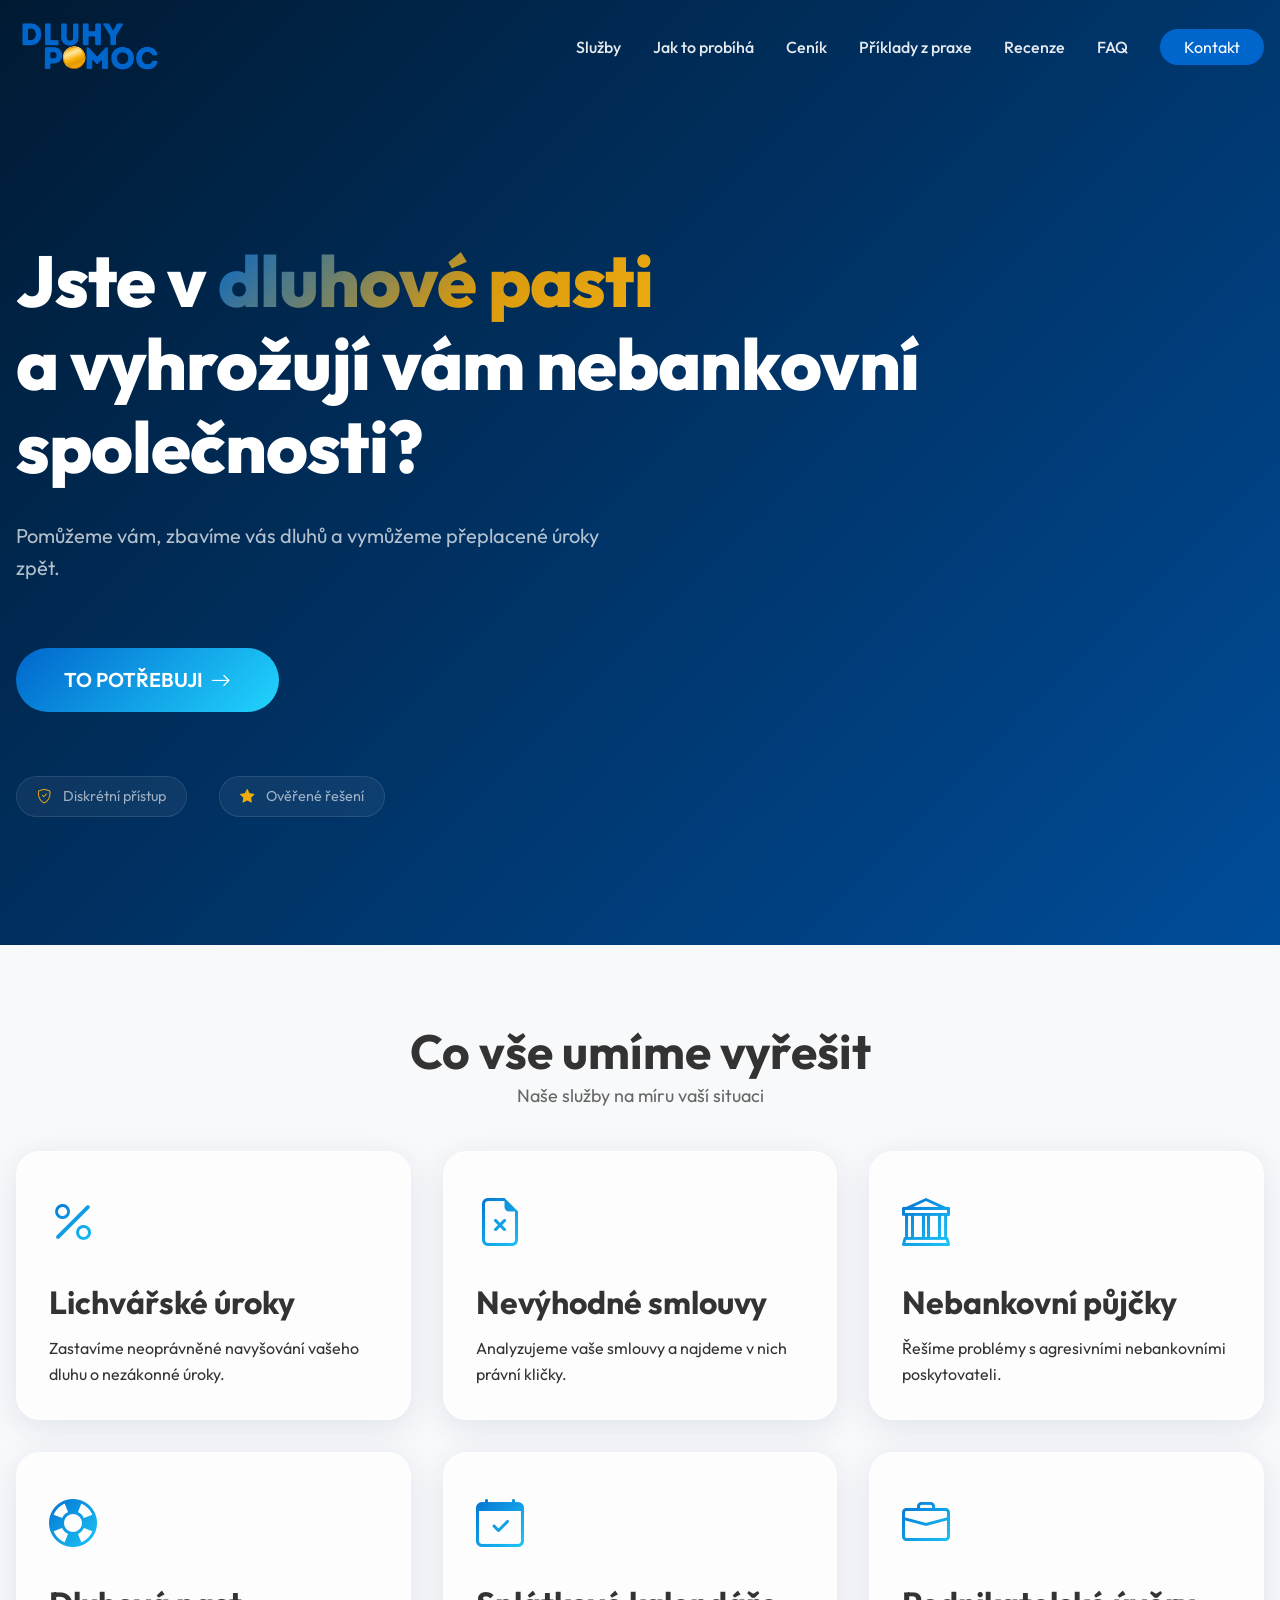
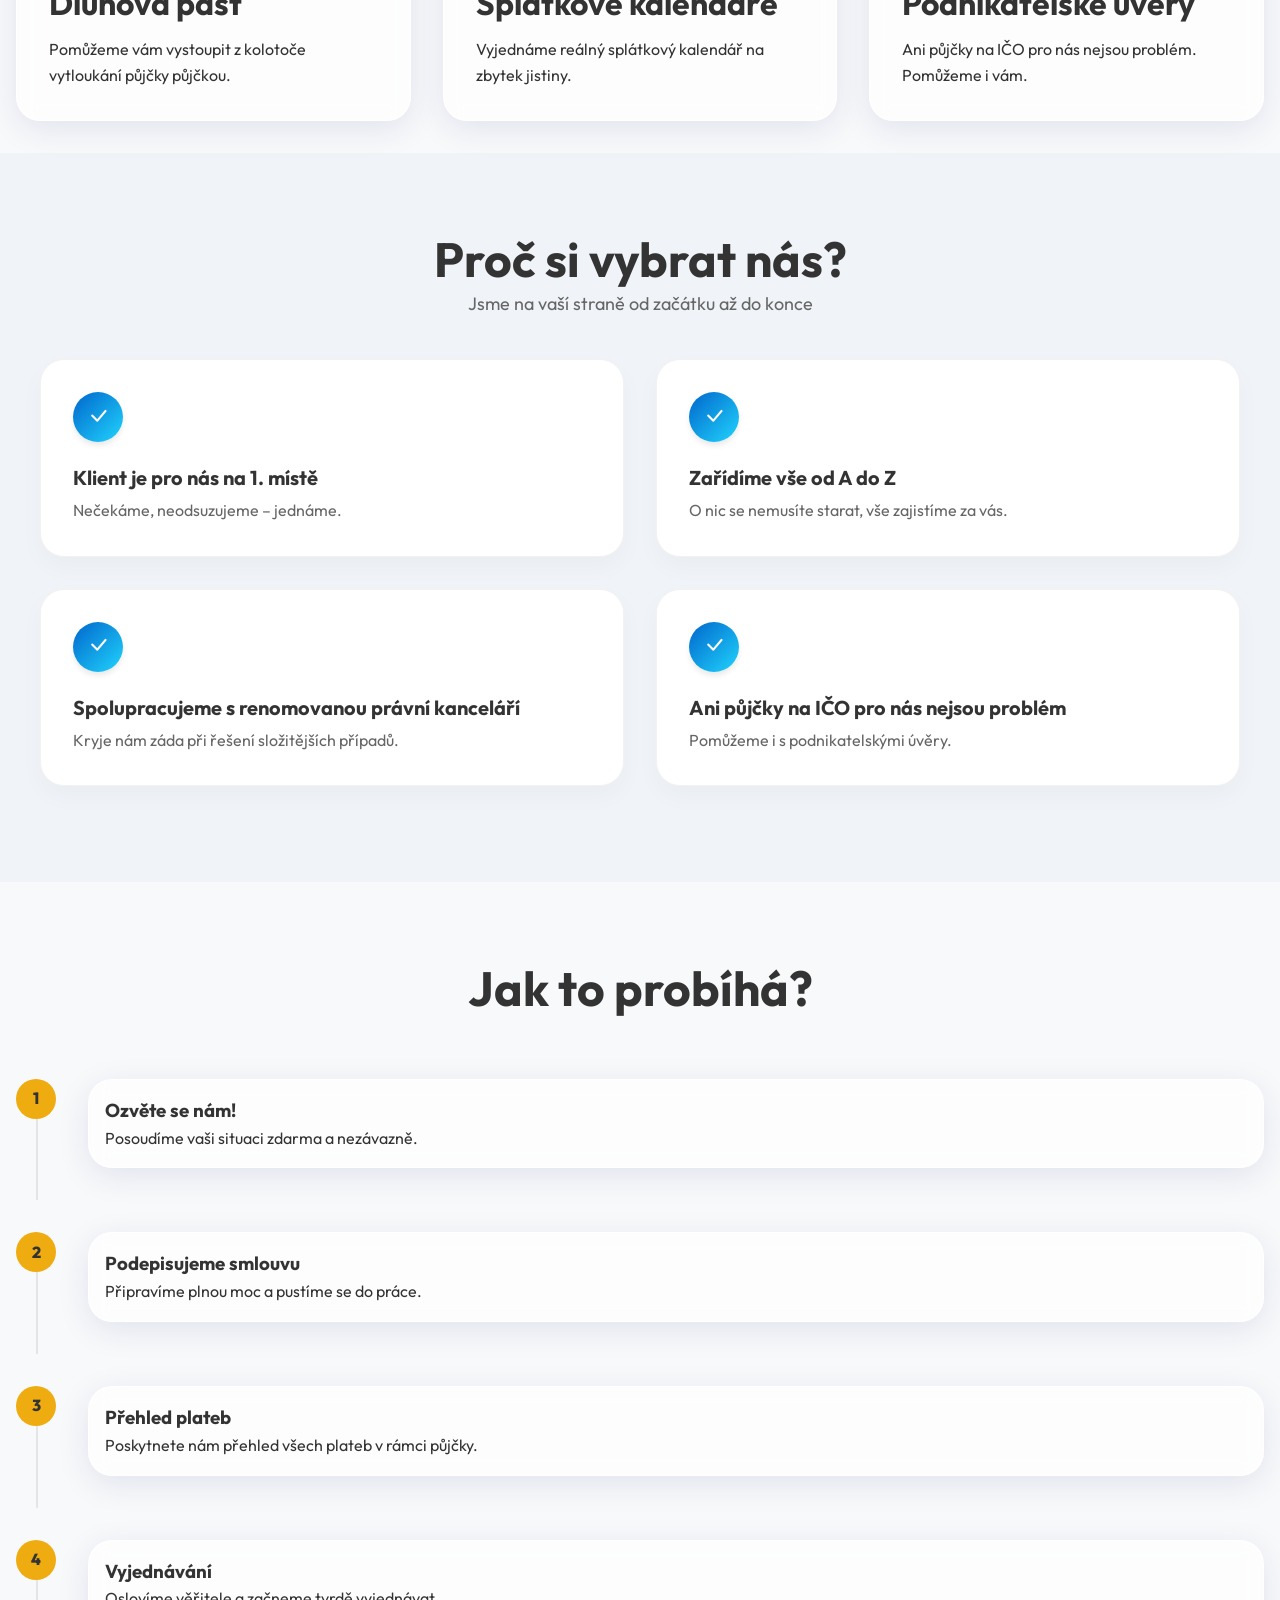
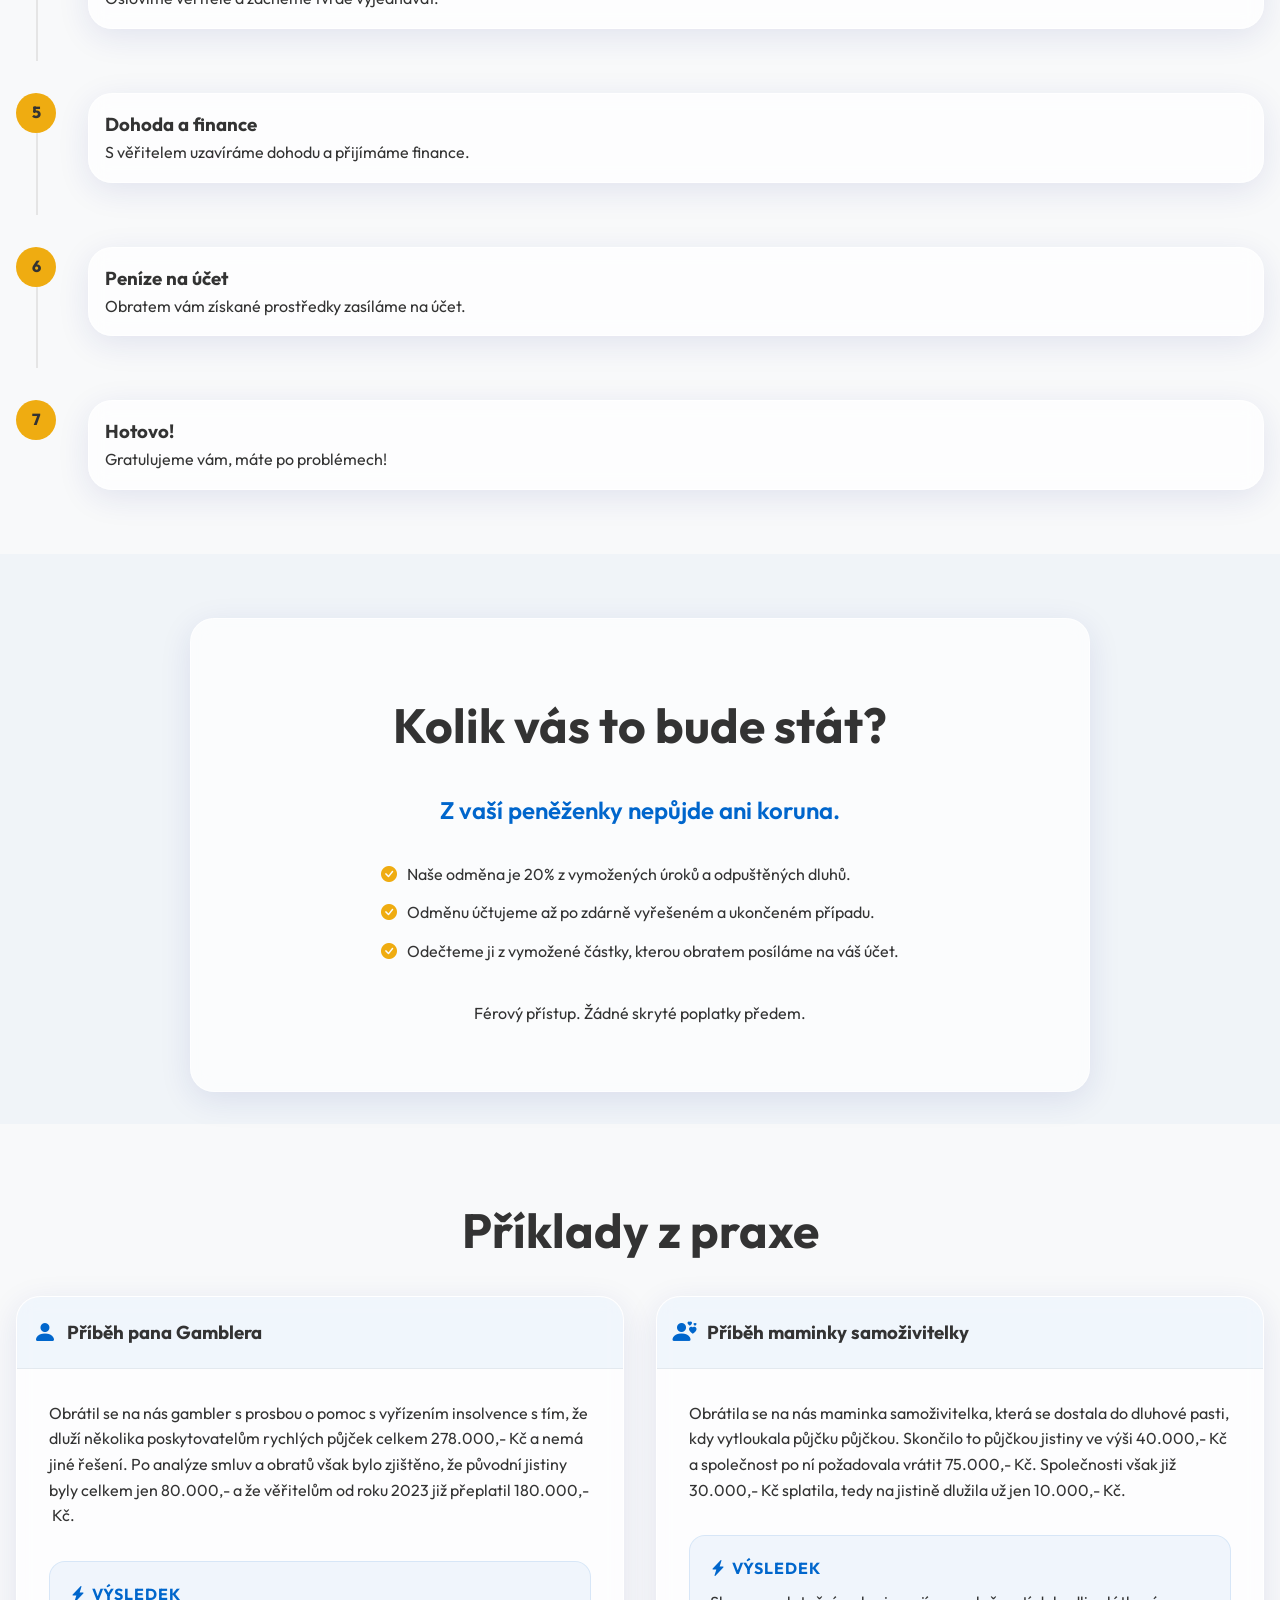
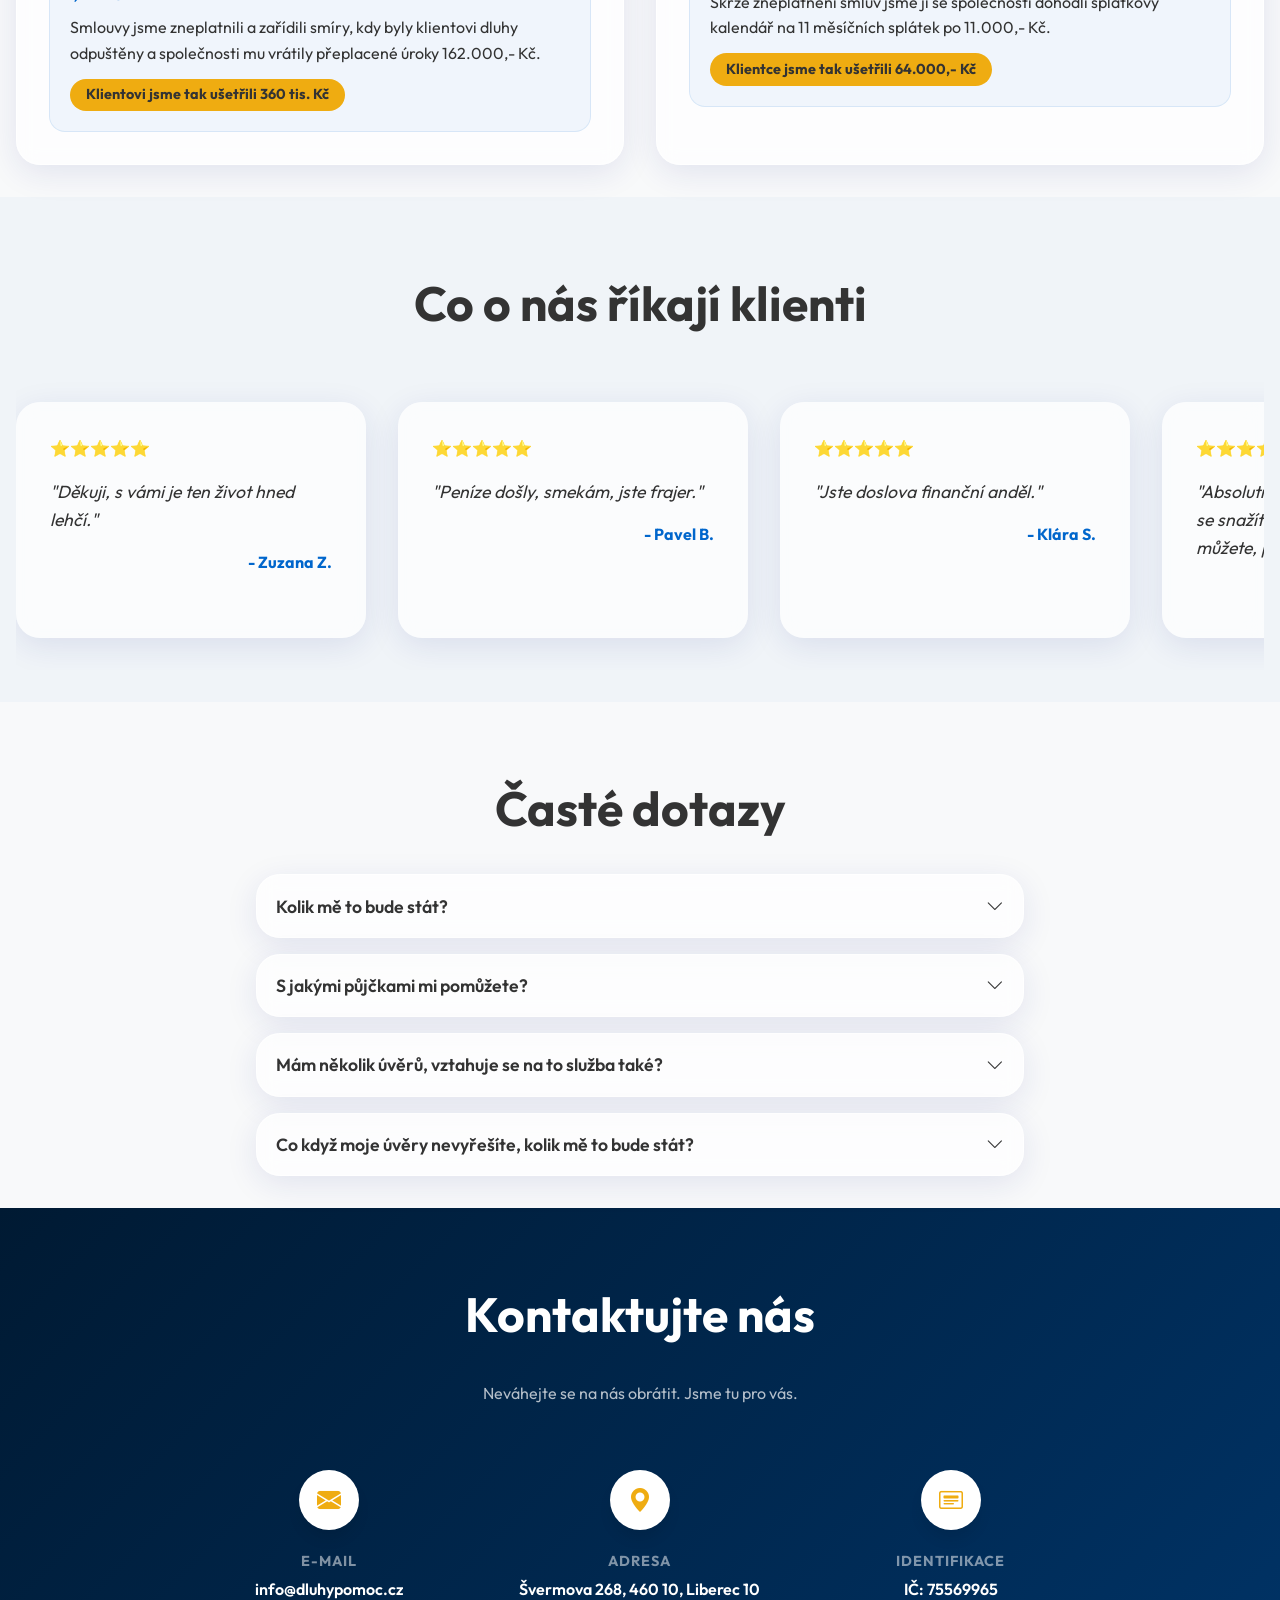
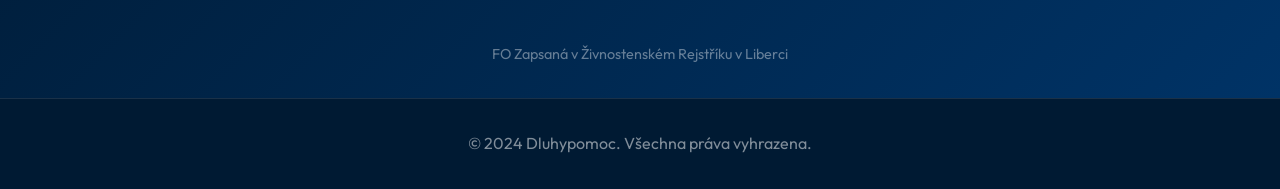
==== index.html @ 64cb5091 "fixovana navigace" ====
<!DOCTYPE html>
<html lang="cs">

<head>
    <meta charset="UTF-8">
    <meta name="viewport" content="width=device-width, initial-scale=1.0">
    <title>Dluhypomoc - Oddlužení, insolvence a pomoc s dluhy</title>
    <meta name="description"
        content="Jste v dluhové pasti? Pomůžeme vám, zbavíme vás dluhů a vymůžeme přeplacené úroky zpět. Profesionální oddlužení a finanční poradenství.">
    <link rel="canonical" href="https://dluhypomoc.cz/">

    <!-- SEO & Open Graph -->
    <meta property="og:type" content="website">
    <meta property="og:url" content="https://dluhypomoc.cz/">
    <meta property="og:title" content="Dluhypomoc.cz - Pomůžeme vám z dluhové pasti">
    <meta property="og:description"
        content="Zbavíme vás dluhů u nebankovních společností a vymůžeme přeplacené úroky zpět. Diskrétní a ověřené řešení.">
    <meta property="og:image" content="https://dluhypomoc.cz/Obrazky/og-preview.png">

    <!-- Fonts -->
    <link rel="preconnect" href="https://fonts.googleapis.com">
    <link rel="preconnect" href="https://fonts.gstatic.com" crossorigin>
    <link href="https://fonts.googleapis.com/css2?family=Outfit:wght@400;500;600;700&display=swap" rel="stylesheet">

    <!-- Icons & Assets -->
    <link rel="stylesheet" href="https://cdn.jsdelivr.net/npm/bootstrap-icons@1.11.1/font/bootstrap-icons.css">
    <link rel="stylesheet" href="style.css">

    <!-- Favicon & Mobile Icons -->
    <link rel="icon" type="image/png" href="Obrazky/Favicon.png">
    <link rel="apple-touch-icon" href="Obrazky/Favicon.png">
</head>

<body>

    <!-- Header -->
    <header class="header">
        <div class="container header__container">
            <a href="#" class="logo">
                <img src="Obrazky/Logo_new.png" alt="Dluhypomoc Logo" width="150" height="auto">
            </a>
            <nav class="nav">
                <ul class="nav__list">
                    <li><a href="#sluzby" class="nav__link">Služby</a></li>
                    <li><a href="#jak-to-probiha" class="nav__link">Jak to probíhá</a></li>
                    <li><a href="#cenik" class="nav__link">Ceník</a></li>
                    <li><a href="#priklady" class="nav__link">Příklady z praxe</a></li>
                    <li><a href="#recenze" class="nav__link">Recenze</a></li>
                    <li><a href="#faq" class="nav__link">FAQ</a></li>
                    <li><a href="#kontakt" class="nav__cta">Kontakt</a></li>
                </ul>
            </nav>
            <button class="hamburger" aria-label="Menu">
                <span></span>
                <span></span>
                <span></span>
            </button>
        </div>
    </header>

    <!-- Mobile Menu Overlay -->
    <div class="mobile-menu">
        <nav class="mobile-menu__nav">
            <a href="#sluzby" class="mobile-menu__link">Služby</a>
            <a href="#jak-to-probiha" class="mobile-menu__link">Jak to probíhá</a>
            <a href="#cenik" class="mobile-menu__link">Ceník</a>
            <a href="#priklady" class="mobile-menu__link">Příklady z praxe</a>
            <a href="#recenze" class="mobile-menu__link">Recenze</a>
            <a href="#faq" class="mobile-menu__link">FAQ</a>
            <a href="#kontakt" class="mobile-menu__link">Kontakt</a>
        </nav>
    </div>

    <main>
        <!-- Hero Section -->
        <!-- Hero Section -->
        <section class="hero" id="hero">
            <div class="container hero__container">
                <div class="hero__content">
                    <h1 class="hero__title">
                        Jste v <span class="highlight">dluhové pasti</span> <br>a&nbsp;vyhrožují vám nebankovní
                        společnosti?
                    </h1>
                    <p class="hero__text">
                        Pomůžeme vám, zbavíme vás dluhů a vymůžeme přeplacené úroky zpět.
                    </p>
                    <a href="#kontakt" class="btn btn--primary btn--large">TO POTŘEBUJI <i
                            class="bi bi-arrow-right"></i></a>

                    <div class="hero__trust">
                        <div class="hero__trust-item">
                            <i class="bi bi-shield-check"></i>
                            <span>Diskrétní přístup</span>
                        </div>
                        <div class="hero__trust-item">
                            <i class="bi bi-star-fill"></i>
                            <span>Ověřené řešení</span>
                        </div>
                    </div>
                </div>

            </div>
        </section>

        <!-- Services Section -->
        <section class="section services" id="sluzby">
            <div class="container">
                <div class="section-header text-center">
                    <h2 class="section-title">Co vše umíme vyřešit</h2>
                    <p class="section-subtitle">Naše služby na míru vaší situaci</p>
                </div>

                <div class="grid grid--3">
                    <div class="card service-card glass">
                        <div class="service-card__icon"><i class="bi bi-percent"></i></div>
                        <h3 class="service-card__title">Lichvářské úroky</h3>
                        <p>Zastavíme neoprávněné navyšování vašeho dluhu o nezákonné úroky.</p>
                    </div>
                    <div class="card service-card glass">
                        <div class="service-card__icon"><i class="bi bi-file-earmark-x"></i></div>
                        <h3 class="service-card__title">Nevýhodné smlouvy</h3>
                        <p>Analyzujeme vaše smlouvy a najdeme v nich právní kličky.</p>
                    </div>
                    <div class="card service-card glass">
                        <div class="service-card__icon"><i class="bi bi-bank"></i></div>
                        <h3 class="service-card__title">Nebankovní půjčky</h3>
                        <p>Řešíme problémy s agresivními nebankovními poskytovateli.</p>
                    </div>
                    <div class="card service-card glass">
                        <div class="service-card__icon"><i class="bi bi-life-preserver"></i></div>
                        <h3 class="service-card__title">Dluhová past</h3>
                        <p>Pomůžeme vám vystoupit z kolotoče vytloukání půjčky půjčkou.</p>
                    </div>
                    <div class="card service-card glass">
                        <div class="service-card__icon"><i class="bi bi-calendar-check"></i></div>
                        <h3 class="service-card__title">Splátkové kalendáře</h3>
                        <p>Vyjednáme reálný splátkový kalendář na zbytek jistiny.</p>
                    </div>
                    <div class="card service-card glass">
                        <div class="service-card__icon"><i class="bi bi-briefcase"></i></div>
                        <h3 class="service-card__title">Podnikatelské úvěry</h3>
                        <p>Ani půjčky na IČO pro nás nejsou problém. Pomůžeme i vám.</p>
                    </div>
                </div>
            </div>
        </section>

        <!-- Features Section -->
        <section class="section features bg-light" id="proc-my">
            <div class="container">
                <div class="section-header text-center">
                    <h2 class="section-title">Proč si vybrat nás?</h2>
                    <p class="section-subtitle">Jsme na vaší straně od začátku až do konce</p>
                </div>

                <div class="features-grid">
                    <div class="feature-item">
                        <div class="feature-number"><i class="bi bi-check-lg"></i></div>
                        <div>
                            <h4>Klient je pro nás na 1. místě</h4>
                            <p>Nečekáme, neodsuzujeme – jednáme.</p>
                        </div>
                    </div>
                    <div class="feature-item">
                        <div class="feature-number"><i class="bi bi-check-lg"></i></div>
                        <div>
                            <h4>Zařídíme vše od A do Z</h4>
                            <p>O nic se nemusíte starat, vše zajistíme za vás.</p>
                        </div>
                    </div>
                    <div class="feature-item">
                        <div class="feature-number"><i class="bi bi-check-lg"></i></div>
                        <div>
                            <h4>Spolupracujeme s renomovanou právní kanceláří</h4>
                            <p>Kryje nám záda při řešení složitějších případů.</p>
                        </div>
                    </div>
                    <div class="feature-item">
                        <div class="feature-number"><i class="bi bi-check-lg"></i></div>
                        <div>
                            <h4>Ani půjčky na IČO pro nás nejsou problém</h4>
                            <p>Pomůžeme i s podnikatelskými úvěry.</p>
                        </div>
                    </div>
                </div>
            </div>
        </section>

        <!-- Process Section -->
        <section class="section process" id="jak-to-probiha">
            <div class="container">
                <div class="section-header text-center">
                    <h2 class="section-title mb-5">Jak to probíhá?</h2>
                </div>

                <div class="process-steps">
                    <!-- Step 1 -->
                    <div class="step">
                        <div class="step__marker">1</div>
                        <div class="step__content glass">
                            <h3>Ozvěte se nám!</h3>
                            <p>Posoudíme vaši situaci zdarma a nezávazně.</p>
                        </div>
                    </div>
                    <!-- Step 2 -->
                    <div class="step">
                        <div class="step__marker">2</div>
                        <div class="step__content glass">
                            <h3>Podepisujeme smlouvu</h3>
                            <p>Připravíme plnou moc a pustíme se do práce.</p>
                        </div>
                    </div>
                    <!-- Step 3 -->
                    <div class="step">
                        <div class="step__marker">3</div>
                        <div class="step__content glass">
                            <h3>Přehled plateb</h3>
                            <p>Poskytnete nám přehled všech plateb v rámci půjčky.</p>
                        </div>
                    </div>
                    <!-- Step 4 -->
                    <div class="step">
                        <div class="step__marker">4</div>
                        <div class="step__content glass">
                            <h3>Vyjednávání</h3>
                            <p>Oslovíme věřitele a začneme tvrdě vyjednávat.</p>
                        </div>
                    </div>
                    <!-- Step 5 -->
                    <div class="step">
                        <div class="step__marker">5</div>
                        <div class="step__content glass">
                            <h3>Dohoda a finance</h3>
                            <p>S věřitelem uzavíráme dohodu a přijímáme finance.</p>
                        </div>
                    </div>
                    <!-- Step 6 -->
                    <div class="step">
                        <div class="step__marker">6</div>
                        <div class="step__content glass">
                            <h3>Peníze na účet</h3>
                            <p>Obratem vám získané prostředky zasíláme na účet.</p>
                        </div>
                    </div>
                    <!-- Step 7 -->
                    <div class="step">
                        <div class="step__marker">7</div>
                        <div class="step__content glass">
                            <h3>Hotovo!</h3>
                            <p>Gratulujeme vám, máte po problémech!</p>
                        </div>
                    </div>
                </div>
            </div>
        </section>

        <!-- Pricing Section -->
        <section class="section pricing bg-light" id="cenik">
            <div class="container">
                <div class="pricing-card glass mx-auto">
                    <h2 class="section-title text-center mb-5">Kolik vás to bude stát?</h2>
                    <div class="pricing-content text-center">
                        <p class="pricing-highlight">Z vaší peněženky nepůjde ani koruna.</p>
                        <ul class="pricing-list">
                            <li><i class="bi bi-check-circle-fill"></i> Naše odměna je 20% z vymožených úroků a
                                odpuštěných dluhů.</li>
                            <li><i class="bi bi-check-circle-fill"></i> Odměnu účtujeme až po zdárně vyřešeném a
                                ukončeném případu.</li>
                            <li><i class="bi bi-check-circle-fill"></i> Odečteme ji z vymožené částky, kterou obratem
                                posíláme na váš účet.</li>
                        </ul>
                        <p class="mt-4 text-muted">Férový přístup. Žádné skryté poplatky předem.</p>
                    </div>
                </div>
            </div>
        </section>

        <!-- Examples Section -->
        <section class="section examples" id="priklady">
            <div class="container">
                <h2 class="section-title text-center mb-5">Příklady z praxe</h2>

                <div class="grid grid--2">
                    <!-- Case Study 1 -->
                    <div class="card case-card glass">
                        <div class="case-card__header">
                            <i class="bi bi-person-fill"></i>
                            <h3>Příběh pana Gamblera</h3>
                        </div>
                        <div class="case-card__body">
                            <p>Obrátil se na nás gambler s prosbou o pomoc s vyřízením insolvence s tím, že dluží
                                několika poskytovatelům rychlých půjček celkem 278.000,- Kč a nemá jiné řešení. Po
                                analýze smluv a obratů však bylo zjištěno, že původní jistiny byly celkem jen 80.000,- a
                                že věřitelům od roku 2023 již přeplatil 180.000,-&nbsp;Kč.</p>
                            <div class="case-result success">
                                <h4><i class="bi bi-lightning-charge-fill"></i> Výsledek</h4>
                                <p>Smlouvy jsme zneplatnili a zařídili smíry, kdy byly klientovi dluhy odpuštěny a
                                    společnosti mu vrátily přeplacené úroky 162.000,- Kč.</p>
                                <div class="save-tag">Klientovi jsme tak ušetřili 360 tis.&nbsp;Kč</div>
                            </div>
                        </div>
                    </div>

                    <!-- Case Study 2 -->
                    <div class="card case-card glass">
                        <div class="case-card__header">
                            <i class="bi bi-person-hearts"></i>
                            <h3>Příběh maminky samoživitelky</h3>
                        </div>
                        <div class="case-card__body">
                            <p>Obrátila se na nás maminka samoživitelka, která se dostala do dluhové pasti, kdy
                                vytloukala půjčku půjčkou. Skončilo to půjčkou jistiny ve výši 40.000,- Kč a společnost
                                po ní požadovala vrátit 75.000,- Kč. Společnosti však již 30.000,- Kč splatila, tedy na
                                jistině dlužila už jen 10.000,- Kč.</p>
                            <div class="case-result success">
                                <h4><i class="bi bi-lightning-charge-fill"></i> Výsledek</h4>
                                <p>Skrze zneplatnění smluv jsme jí se společností dohodli splátkový kalendář na 11
                                    měsíčních splátek po 11.000,- Kč.</p>
                                <div class="save-tag">Klientce jsme tak ušetřili 64.000,- Kč</div>
                            </div>
                        </div>
                    </div>
                </div>
            </div>
        </section>

        <!-- Reviews Section -->
        <section class="section reviews bg-light" id="recenze">
            <div class="container">
                <h2 class="section-title text-center mb-5">Co o nás říkají klienti</h2>

                <div class="reviews-slider">
                    <div class="reviews-track">
                        <div class="review-card glass" data-tilt>
                            <div class="stars">⭐⭐⭐⭐⭐</div>
                            <p class="review-text">"Děkuji, s vámi je ten život hned lehčí."</p>
                            <p class="review-author">- Zuzana Z.</p>
                        </div>
                        <div class="review-card glass" data-tilt>
                            <div class="stars">⭐⭐⭐⭐⭐</div>
                            <p class="review-text">"Peníze došly, smekám, jste frajer."</p>
                            <p class="review-author">- Pavel B.</p>
                        </div>
                        <div class="review-card glass" data-tilt>
                            <div class="stars">⭐⭐⭐⭐⭐</div>
                            <p class="review-text">"Jste doslova finanční anděl."</p>
                            <p class="review-author">- Klára S.</p>
                        </div>
                        <div class="review-card glass" data-tilt>
                            <div class="stars">⭐⭐⭐⭐⭐</div>
                            <p class="review-text">"Absolutně vás obdivuji, kolika lidem se snažíte pomoc jak nejvíce
                                můžete, patří vám jedno velké díky."</p>
                            <p class="review-author">- Adriana V.</p>
                        </div>
                    </div>

                    <!-- Slider Navigation (optional, adding dots for JS control) -->
                </div>
            </div>
        </section>

        <!-- FAQ Section -->
        <section class="section faq" id="faq">
            <div class="container md-width">
                <h2 class="section-title text-center mb-5">Časté dotazy</h2>
                <div class="accordion">
                    <div class="accordion-item glass">
                        <button class="accordion-header">
                            Kolik mě to bude stát?
                            <i class="bi bi-chevron-down"></i>
                        </button>
                        <div class="accordion-content">
                            <p>Z vaší kapsy nepůjde ani koruna. Naši provizi si bereme z vymožených částek od
                                úvěrujících společností.</p>
                        </div>
                    </div>
                    <div class="accordion-item glass">
                        <button class="accordion-header">
                            S jakými půjčkami mi pomůžete?
                            <i class="bi bi-chevron-down"></i>
                        </button>
                        <div class="accordion-content">
                            <p>Pomůžeme vám s půjčkami od nebankovních společností.</p>
                        </div>
                    </div>
                    <div class="accordion-item glass">
                        <button class="accordion-header">
                            Mám několik úvěrů, vztahuje se na to služba také?
                            <i class="bi bi-chevron-down"></i>
                        </button>
                        <div class="accordion-content">
                            <p>Ano, každý úvěr posoudíme zvlášť a navrhneme vám řešení.</p>
                        </div>
                    </div>
                    <div class="accordion-item glass">
                        <button class="accordion-header">
                            Co když moje úvěry nevyřešíte, kolik mě to bude stát?
                            <i class="bi bi-chevron-down"></i>
                        </button>
                        <div class="accordion-content">
                            <p>V případě neúspěchu vám žádnou provizi neúčtujeme.</p>
                        </div>
                    </div>
                </div>
            </div>
        </section>

        <!-- Contact Section -->
        <section class="section contact" id="kontakt">
            <div class="container">
                <div class="contact-info text-center">
                    <h2 class="section-title mb-5">Kontaktujte nás</h2>
                    <p class="mb-5">Neváhejte se na nás obrátit. Jsme tu pro vás.</p>

                    <div class="contact-grid">
                        <div class="contact-item">
                            <i class="bi bi-envelope-fill"></i>
                            <div class="contact-item-text">
                                <strong>E-mail</strong>
                                <a href="mailto:info@dluhypomoc.cz">info@dluhypomoc.cz</a>
                            </div>
                        </div>
                        <div class="contact-item">
                            <i class="bi bi-geo-alt-fill"></i>
                            <div class="contact-item-text">
                                <strong>Adresa</strong>
                                <span>Švermova 268, 460 10, Liberec 10</span>
                            </div>
                        </div>
                        <div class="contact-item">
                            <i class="bi bi-card-heading"></i>
                            <div class="contact-item-text">
                                <strong>Identifikace</strong>
                                <span>IČ: 75569965</span>
                            </div>
                        </div>
                    </div>
                    <p class="legal-note mt-5">FO Zapsaná v Živnostenském Rejstříku v Liberci</p>
                </div>
            </div>
        </section>
    </main>

    <footer class="footer">
        <div class="container footer__container text-center">
            <p>&copy; 2024 Dluhypomoc. Všechna práva vyhrazena.</p>
        </div>
    </footer>

    <script src="script.js"></script>
</body>

</html>
---- style.css ----
:root {
    /* Colors */
    --color-primary: #0066cc;
    /* Blue */
    --color-primary-dark: #004c99;
    --color-secondary: #efac11;
    /* Rich Yellow */
    --color-accent: #21d4fd;
    /* Cyan accent for gradients */
    --color-bg: #f8f9fa;
    --color-text: #333333;
    --color-text-light: #666666;
    --color-white: #ffffff;

    /* Decoration Colors */
    --color-blob-1: rgba(33, 212, 253, 0.2);
    --color-blob-2: rgba(0, 102, 204, 0.15);
    /* Replaced purple with light primary blue */

    /* Typography */
    --font-main: 'Outfit', sans-serif;

    /* Clamp sizes for fluid text */
    --fs-h1: clamp(2.5rem, 5vw, 4rem);
    --fs-h2: clamp(2rem, 4vw, 3rem);
    --fs-h3: clamp(1.5rem, 3vw, 2rem);
    --fs-body: 1.125rem;
    /* 18px */
    --fs-small: 0.875rem;

    /* Spacing */
    --spacing-xs: 0.5rem;
    /* 8px */
    --spacing-sm: 1rem;
    /* 16px */
    --spacing-md: 2rem;
    /* 32px */
    --spacing-lg: 4rem;
    /* 64px */
    --spacing-xl: 8rem;
    /* 128px */

    /* Border Radius */
    --radius-sm: 8px;
    --radius-md: 16px;
    --radius-lg: 24px;
    --radius-full: 9999px;

    /* Shadows */
    --shadow-sm: 0 4px 6px -1px rgba(0, 0, 0, 0.1);
    --shadow-md: 0 10px 15px -3px rgba(0, 0, 0, 0.1);
    --shadow-lg: 0 20px 25px -5px rgba(0, 0, 0, 0.1);
    --shadow-glass: 0 8px 32px 0 rgba(31, 38, 135, 0.1);
}

/* Reset & Base */
*,
*::before,
*::after {
    box-sizing: border-box;
    margin: 0;
    padding: 0;
}

html {
    scroll-behavior: smooth;
    font-size: 16px;
}

body {
    font-family: var(--font-main);
    color: var(--color-text);
    background-color: var(--color-bg);
    line-height: 1.6;
    overflow-x: hidden;
}

img {
    max-width: 100%;
    height: auto;
    display: block;
}

a {
    text-decoration: none;
    color: inherit;
    transition: all 0.3s ease;
}

ul {
    list-style: none;
}

/* Utilities */
.container {
    width: 100%;
    max-width: 1280px;
    margin: 0 auto;
    padding: 0 var(--spacing-sm);
}

.md-width {
    max-width: 800px;
}

.grid {
    display: grid;
    gap: var(--spacing-md);
}

.grid--2 {
    grid-template-columns: 1fr;
}

.grid--3 {
    grid-template-columns: 1fr;
}

@media (min-width: 768px) {
    .grid--2 {
        grid-template-columns: 1fr 1fr;
    }

    .grid--3 {
        grid-template-columns: repeat(3, 1fr);
    }
}

.text-center {
    text-align: center;
}

.mx-auto {
    margin-left: auto;
    margin-right: auto;
}

.mt-4 {
    margin-top: 1.5rem !important;
}

.mt-5 {
    margin-top: 2.5rem !important;
}

.mb-4 {
    margin-bottom: 1.5rem !important;
}

.mb-5 {
    margin-bottom: 2.5rem !important;
}

.highlight {
    color: var(--color-primary);
    position: relative;
    z-index: 1;
}

.glass {
    background: rgba(255, 255, 255, 0.7);
    backdrop-filter: blur(10px);
    -webkit-backdrop-filter: blur(10px);
    border: 1px solid rgba(255, 255, 255, 0.6);
    box-shadow: var(--shadow-glass);
    border-radius: var(--radius-lg);
}

/* Buttons */
.btn {
    display: inline-flex;
    align-items: center;
    justify-content: center;
    gap: 0.5rem;
    padding: 0.75rem 2rem;
    font-weight: 600;
    border-radius: var(--radius-full);
    cursor: pointer;
    border: none;
    transition: transform 0.2s ease, box-shadow 0.2s ease;
}

.btn:hover {
    transform: translateY(-2px);
    box-shadow: var(--shadow-md);
}

.btn--primary {
    background: linear-gradient(135deg, var(--color-primary), var(--color-accent));
    color: var(--color-white);
}

.btn--full {
    width: 100%;
}

.btn--large {
    padding: 1rem 3rem;
    font-size: 1.25rem;
}

/* Header */
.header {
    position: fixed;
    top: 0;
    left: 0;
    width: 100%;
    background: transparent;
    padding: var(--spacing-sm) 0;
    box-shadow: none;
    z-index: 1000;
    transition: all 0.3s ease;
}

.header--scrolled {
    background: rgba(0, 26, 51, 0.95);
    backdrop-filter: blur(10px);
    -webkit-backdrop-filter: blur(10px);
    padding: 0.5rem 0;
    box-shadow: 0 4px 20px rgba(0, 0, 0, 0.2);
}

.header--scrolled .nav__link {
    color: rgba(255, 255, 255, 0.9);
}

.header--scrolled .nav__link:hover {
    color: var(--color-white);
}

.header--scrolled .hamburger span {
    background: var(--color-white);
}

.header__container {
    display: flex;
    justify-content: space-between;
    align-items: center;
}

.nav__list {
    display: none;
    /* Mobile first hidden */
    align-items: center;
    gap: var(--spacing-md);
}

.nav__link {
    font-weight: 500;
    color: rgba(255, 255, 255, 0.9);
}

.nav__link:hover {
    color: var(--color-white);
}

.nav__cta {
    background: var(--color-primary);
    color: white;
    padding: 0.5rem 1.5rem;
    border-radius: var(--radius-full);
}

.hamburger {
    display: flex;
    flex-direction: column;
    gap: 6px;
    background: rgba(255, 255, 255, 0.2);
    border: 1px solid rgba(255, 255, 255, 0.3);
    border-radius: var(--radius-sm);
    cursor: pointer;
    padding: 10px;
    backdrop-filter: blur(5px);
}

.hamburger span {
    display: block;
    width: 30px;
    height: 3px;
    background: var(--color-white);
    border-radius: 3px;
    transition: 0.3s;
}

@media (min-width: 992px) {
    .nav__list {
        display: flex;
    }

    .hamburger {
        display: none;
    }
}

/* Mobile Menu */
.mobile-menu {
    position: fixed;
    top: 0;
    left: 0;
    width: 100%;
    height: 100vh;
    background: var(--color-white);
    z-index: 999;
    display: flex;
    align-items: center;
    justify-content: center;
    transform: translateX(100%);
    transition: transform 0.3s ease-in-out;
}

.mobile-menu.active {
    transform: translateX(0);
}

.mobile-menu__nav {
    display: flex;
    flex-direction: column;
    align-items: center;
    gap: var(--spacing-md);
    font-size: 1.5rem;
}

/* Hero Section */
.hero {
    position: relative;
    padding-top: 140px;
    /* Default smaller top padding */
    padding-bottom: var(--spacing-xl);
    overflow: hidden;
    background: linear-gradient(135deg, #001a33, var(--color-primary-dark));
    color: var(--color-white);
    min-height: auto;
}

@media (min-width: 1024px) {
    .hero {
        padding-top: 240px;
    }
}

/* Remove image overlay */
.hero::before {
    display: none;
}

.hero__container {
    display: flex;
    flex-direction: column;
    align-items: flex-start;
    margin: 0 auto;
    text-align: left;
}

.hero__content {
    display: flex;
    flex-direction: column;
    align-items: flex-start;
    text-align: left;
}

.hero__title {
    font-size: clamp(2.25rem, 6vw, 4.5rem);
    line-height: 1.15;
    margin-bottom: var(--spacing-md);
    color: var(--color-white);
    font-weight: 800;
    letter-spacing: -1px;
    text-shadow: none;
}

.hero__title .highlight {
    background: linear-gradient(135deg, #0066cc 0%, #d89a0f 60%, #efac11 100%);
    -webkit-background-clip: text;
    background-clip: text;
    -webkit-text-fill-color: transparent;
}

.hero__text {
    font-size: 1.25rem;
    margin-bottom: var(--spacing-lg);
    color: rgba(255, 255, 255, 0.7);
    max-width: 600px;
    text-shadow: none;
}

.hero__trust {
    display: flex;
    gap: var(--spacing-md);
    margin-top: var(--spacing-lg);
    font-size: 0.9rem;
    color: rgba(255, 255, 255, 0.6);
    justify-content: flex-start;
}

.hero__trust-item {
    background: rgba(255, 255, 255, 0.05);
    border: 1px solid rgba(255, 255, 255, 0.1);
    padding: 0.5rem 1.25rem;
    border-radius: var(--radius-full);
    display: flex;
    align-items: center;
    gap: 0.75rem;
}

.hero__trust-item i {
    color: var(--color-secondary);
}

/* Hero Visual removed */

.text-sm {
    font-size: 0.8rem;
    color: rgba(255, 255, 255, 0.6);
}

@keyframes rotate {
    from {
        transform: translate(-50%, -50%) rotate(0deg);
    }

    to {
        transform: translate(-50%, -50%) rotate(360deg);
    }
}

/* General Sections */
.section {
    padding: var(--spacing-lg) 0 var(--spacing-md);
    /* Larger top padding, regular bottom */
}

@media (max-width: 768px) {
    .section {
        padding: 3rem 0 1.5rem;
    }
}

.section-title {
    font-size: var(--fs-h2);
    margin-top: 1rem;
    margin-bottom: 0.25rem;
    /* Tight line below the header */
    line-height: 1.1;
}

.section-subtitle {
    color: var(--color-text-light);
    font-size: var(--fs-body);
    margin-bottom: 2.5rem;
    margin-top: 0;
}

/* Services */
.service-card {
    padding: var(--spacing-md);
    transition: 0.3s;
}

.service-card:hover {
    transform: translateY(-10px);
    border-color: var(--color-primary);
}

.service-card__icon {
    font-size: 3rem;
    margin-bottom: var(--spacing-sm);
}

.service-card__icon i {
    background: linear-gradient(135deg, var(--color-primary), var(--color-accent));
    -webkit-background-clip: text;
    -webkit-text-fill-color: transparent;
    background-clip: text;
    display: inline-block;
}

.service-card__title {
    font-size: var(--fs-h3);
    margin-bottom: var(--spacing-xs);
}

.bg-light {
    background-color: #f0f4f8;
    /* Very light blue-grey */
}

.features-grid {
    display: grid;
    grid-template-columns: 1fr;
    gap: var(--spacing-md);
    max-width: 1200px;
    margin: 0 auto;
    padding-bottom: var(--spacing-lg);
}

@media (min-width: 768px) {
    .features-grid {
        grid-template-columns: repeat(2, 1fr);
    }
}

.feature-item {
    display: flex;
    flex-direction: column;
    gap: 1.25rem;
    align-items: flex-start;
    padding: var(--spacing-md);
    background: white;
    border: 1px solid rgba(0, 0, 0, 0.05);
    border-radius: var(--radius-lg);
    box-shadow: 0 10px 25px rgba(0, 0, 0, 0.03);
    transition: transform 0.3s ease, box-shadow 0.3s ease;
}

.feature-item:hover {
    transform: translateY(-5px);
    box-shadow: 0 15px 35px rgba(0, 0, 0, 0.08);
    border-color: var(--color-primary);
}

/* Remove sticky positioning and individual top offsets */
.feature-item:nth-child(n) {
    position: static;
    top: auto;
    z-index: auto;
}

.feature-number {
    background: linear-gradient(135deg, var(--color-primary), var(--color-accent));
    color: white;
    font-weight: 800;
    width: 50px;
    height: 50px;
    border-radius: 50%;
    display: flex;
    align-items: center;
    justify-content: center;
    flex-shrink: 0;
    font-size: 1.4rem;
    box-shadow: var(--shadow-sm);
}

.feature-item h4 {
    font-size: 1.25rem;
    margin-bottom: 0.25rem;
    color: var(--color-text);
}

.feature-item p {
    color: var(--color-text-light);
    margin: 0;
}

/* Process */
.process-steps {
    display: flex;
    flex-direction: column;
    gap: var(--spacing-md);
    margin-top: var(--spacing-lg);
}

.step {
    display: flex;
    gap: var(--spacing-md);
    position: relative;
    padding-bottom: var(--spacing-md);
}

.step::before {
    content: '';
    position: absolute;
    left: 20px;
    top: 40px;
    bottom: 0;
    width: 2px;
    background: #e5e5e5;
    z-index: 1;
}

.step:last-child::before {
    display: none;
}

.step__marker {
    width: 40px;
    height: 40px;
    background: #efac11;
    color: #333;
    border-radius: 50%;
    display: flex;
    align-items: center;
    justify-content: center;
    font-weight: 800;
    z-index: 2;
    flex-shrink: 0;
}

.step__content {
    flex: 1;
    padding: var(--spacing-sm);
}

/* Pricing */
.pricing-card {
    padding: var(--spacing-md);
    max-width: 900px;
}

@media (min-width: 768px) {
    .pricing-card {
        padding: var(--spacing-lg);
    }
}

.pricing-highlight {
    font-size: 1.5rem;
    font-weight: 600;
    color: var(--color-primary);
    margin-bottom: var(--spacing-md);
}

.pricing-list {
    text-align: left;
    display: inline-block;
}

.pricing-list li {
    margin-bottom: 0.8rem;
    display: flex;
    align-items: center;
    gap: 10px;
}

.pricing-list i {
    color: #efac11;
}

/* Examples / Case Studies */
.case-card {
    overflow: hidden;
}

.case-card__header {
    background: rgba(0, 102, 204, 0.05);
    padding: var(--spacing-sm);
    display: flex;
    align-items: center;
    gap: 10px;
    border-bottom: 1px solid rgba(0, 0, 0, 0.05);
}

.case-card__header i {
    font-size: 1.5rem;
    color: var(--color-primary);
}

.case-card__body {
    padding: var(--spacing-md);
}

.case-result {
    background: rgba(0, 102, 204, 0.05);
    /* Light blue bg */
    padding: 1.25rem;
    border-radius: var(--radius-md);
    margin-top: var(--spacing-md);
    border: 1px solid rgba(0, 102, 204, 0.1);
}

.case-result h4 {
    color: var(--color-primary);
    display: flex;
    align-items: center;
    gap: 5px;
    margin-bottom: 0.5rem;
    font-size: 1rem;
    text-transform: uppercase;
    letter-spacing: 1px;
}

.save-tag {
    display: inline-block;
    background: var(--color-secondary);
    color: var(--color-text);
    padding: 0.3rem 1rem;
    border-radius: var(--radius-full);
    font-size: 0.9rem;
    font-weight: 700;
    margin-top: 0.75rem;
}

/* Reviews Slider */
.reviews-slider {
    position: relative;
    overflow: hidden;
    padding: var(--spacing-md) 0;
}

.reviews-track {
    display: flex;
    gap: var(--spacing-md);
    width: max-content;
    animation: marquee 40s linear infinite;
}

.reviews-track:active {
    cursor: grabbing;
}

.reviews-slider:hover .reviews-track {
    animation-play-state: paused;
}

@keyframes marquee {
    0% {
        transform: translateX(0);
    }

    100% {
        transform: translateX(calc(-50% - (var(--spacing-md) / 2)));
    }
}

.review-card {
    flex: 0 0 350px;
    /* Fixed width for consistent marquee speed */
    padding: var(--spacing-md);
    transition: transform 0.4s ease, border-color 0.3s ease;
    border: 2px solid transparent;
    perspective: 1000px;
    /* For 3D Tilt */
}

.review-card:hover {
    border-color: var(--color-primary);
}

.review-text {
    font-style: italic;
    font-size: 1.1rem;
    margin: 1rem 0;
    line-height: 1.6;
}

.review-author {
    font-weight: 700;
    color: var(--color-primary);
    text-align: right;
    margin-top: auto;
}

.slider-dots {
    display: flex;
    justify-content: center;
    gap: 10px;
    margin-top: var(--spacing-lg);
}

.dot {
    width: 12px;
    height: 12px;
    border-radius: 50%;
    background: #ccc;
    cursor: pointer;
    transition: all 0.3s ease;
}

.dot.active {
    background: var(--color-primary);
    transform: scale(1.3);
}

/* 3D Tilt Base */
.review-card[data-tilt] {
    transform-style: preserve-3d;
    transform: perspective(1000px) rotateX(0deg) rotateY(0deg);
}

/* FAQ */
.accordion {
    display: flex;
    flex-direction: column;
    gap: var(--spacing-sm);
}

.accordion-item {
    overflow: hidden;
}

.accordion-header {
    width: 100%;
    padding: 1.2rem;
    display: flex;
    justify-content: space-between;
    align-items: center;
    background: none;
    border: none;
    cursor: pointer;
    font-weight: 600;
    font-size: 1.1rem;
    text-align: left;
    font-family: inherit;
    color: var(--color-text);
}

.accordion-content {
    padding: 0 1.2rem;
    max-height: 0;
    overflow: hidden;
    transition: max-height 0.3s ease, padding 0.3s ease;
}

.accordion-item.active .accordion-content {
    padding-bottom: 1.2rem;
    max-height: 200px;
    /* Rough estimate */
}

.accordion-item.active .accordion-header i {
    transform: rotate(180deg);
}

/* Contact */
.contact {
    background: linear-gradient(135deg, #001a33 0%, #003366 100%);
    color: var(--color-white);
}

.contact .section-title {
    color: var(--color-white);
}

.contact-info {
    max-width: 900px;
    margin: 0 auto;
}

.contact-grid {
    display: grid;
    grid-template-columns: 1fr;
    gap: var(--spacing-md);
    margin-top: var(--spacing-lg);
}

@media (min-width: 768px) {
    .contact-grid {
        grid-template-columns: repeat(3, 1fr);
    }
}

.contact-item {
    display: flex;
    flex-direction: column;
    align-items: center;
    text-align: center;
    gap: 1.25rem;
}

.contact-item i {
    background: white;
    width: 60px;
    height: 60px;
    border-radius: 50%;
    display: flex;
    align-items: center;
    justify-content: center;
    color: #efac11;
    /* User requested yellow */
    font-size: 1.5rem;
    box-shadow: var(--shadow-md);
    transition: transform 0.3s ease;
}

.contact-item:hover i {
    transform: scale(1.1);
}

.contact-item-text {
    display: flex;
    flex-direction: column;
    gap: 0.25rem;
}

.contact-info p {
    color: rgba(255, 255, 255, 0.7);
}

.contact-item-text strong {
    font-size: 0.9rem;
    text-transform: uppercase;
    letter-spacing: 1px;
    color: rgba(255, 255, 255, 0.5);
}

.contact-item a,
.contact-item span {
    color: var(--color-white);
    font-weight: 600;
}

.contact-info .legal-note {
    font-size: 0.9rem;
    color: rgba(255, 255, 255, 0.4);
}

/* Footer */
.footer {
    padding: var(--spacing-md) 0;
    background: #001a33;
    color: rgba(255, 255, 255, 0.5);
    border-top: 1px solid rgba(255, 255, 255, 0.1);
}

/* Responsive Adjustments */
@media (max-width: 576px) {
    .hero__float-card {
        padding: 0.5rem;
        gap: 0.5rem;
    }

    .hero__float-card span {
        font-size: 0.7rem;
    }

    .hero__float-card i {
        font-size: 1rem;
    }
}
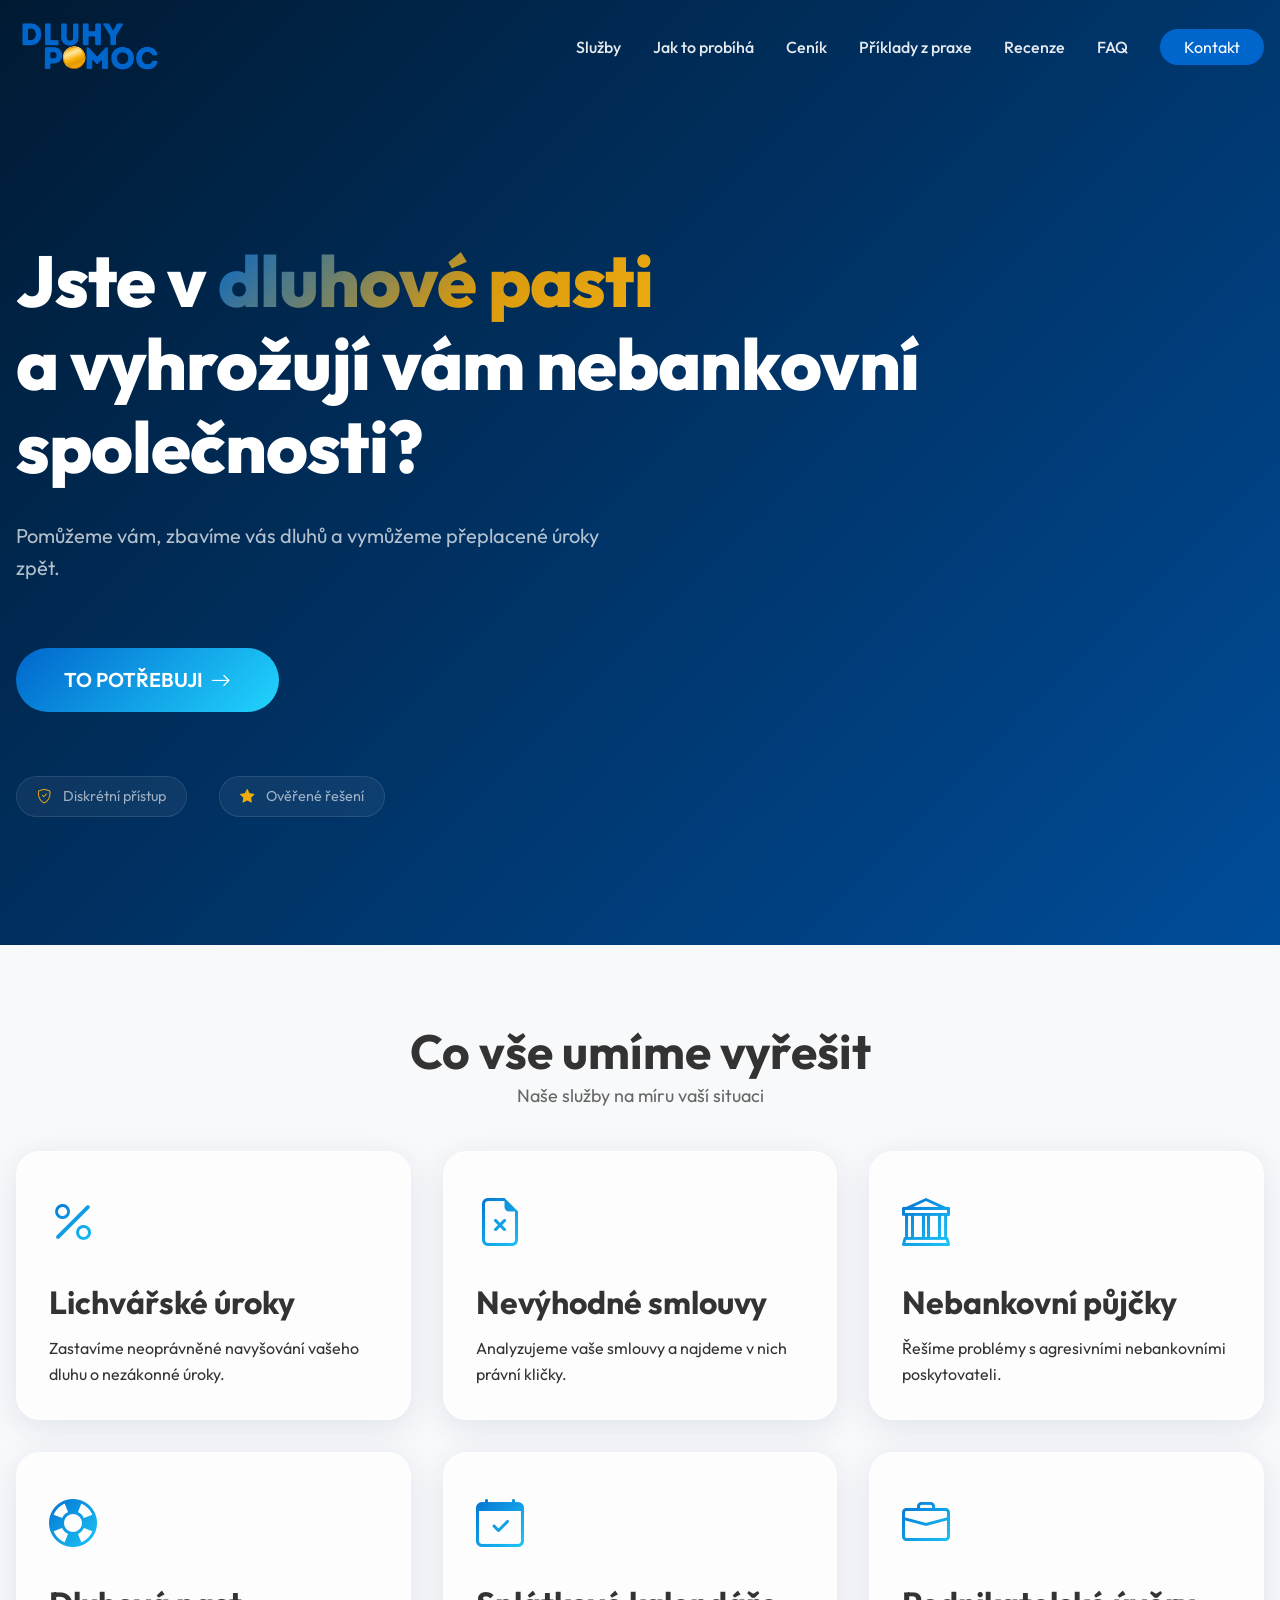
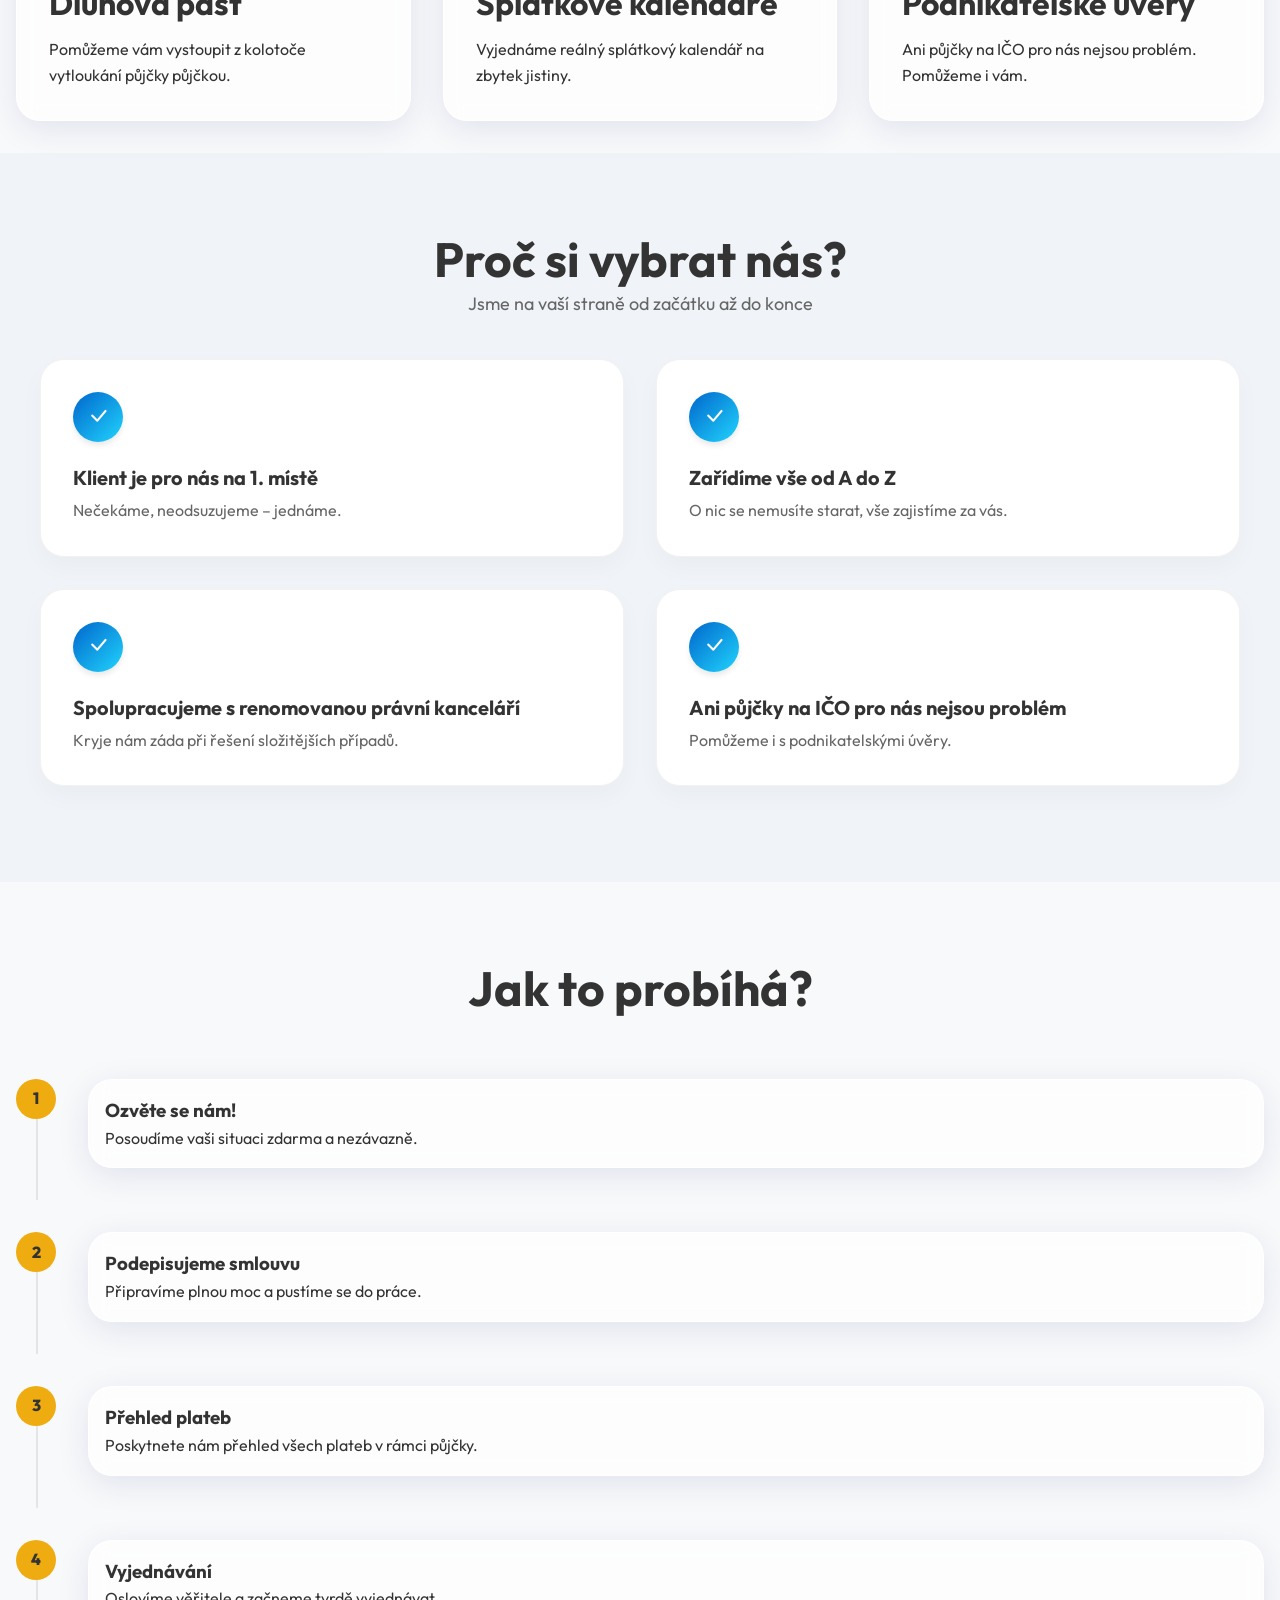
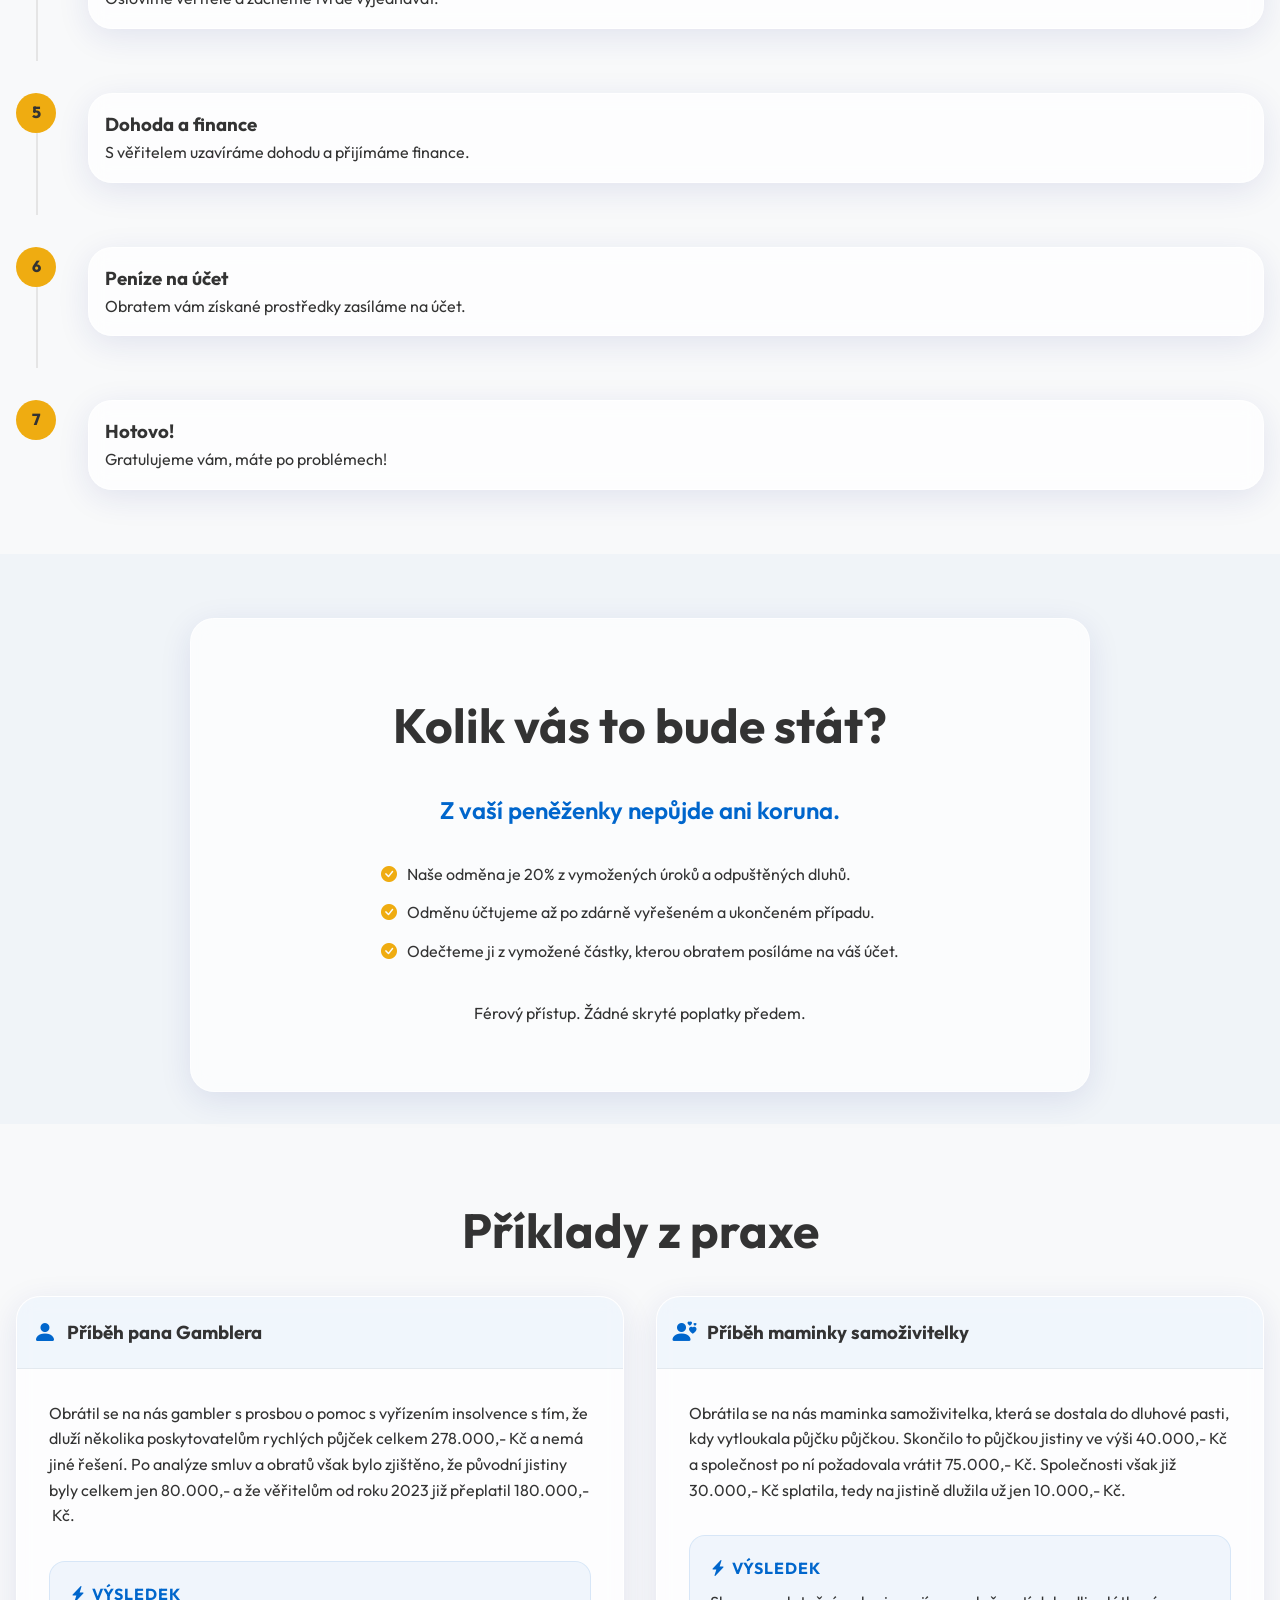
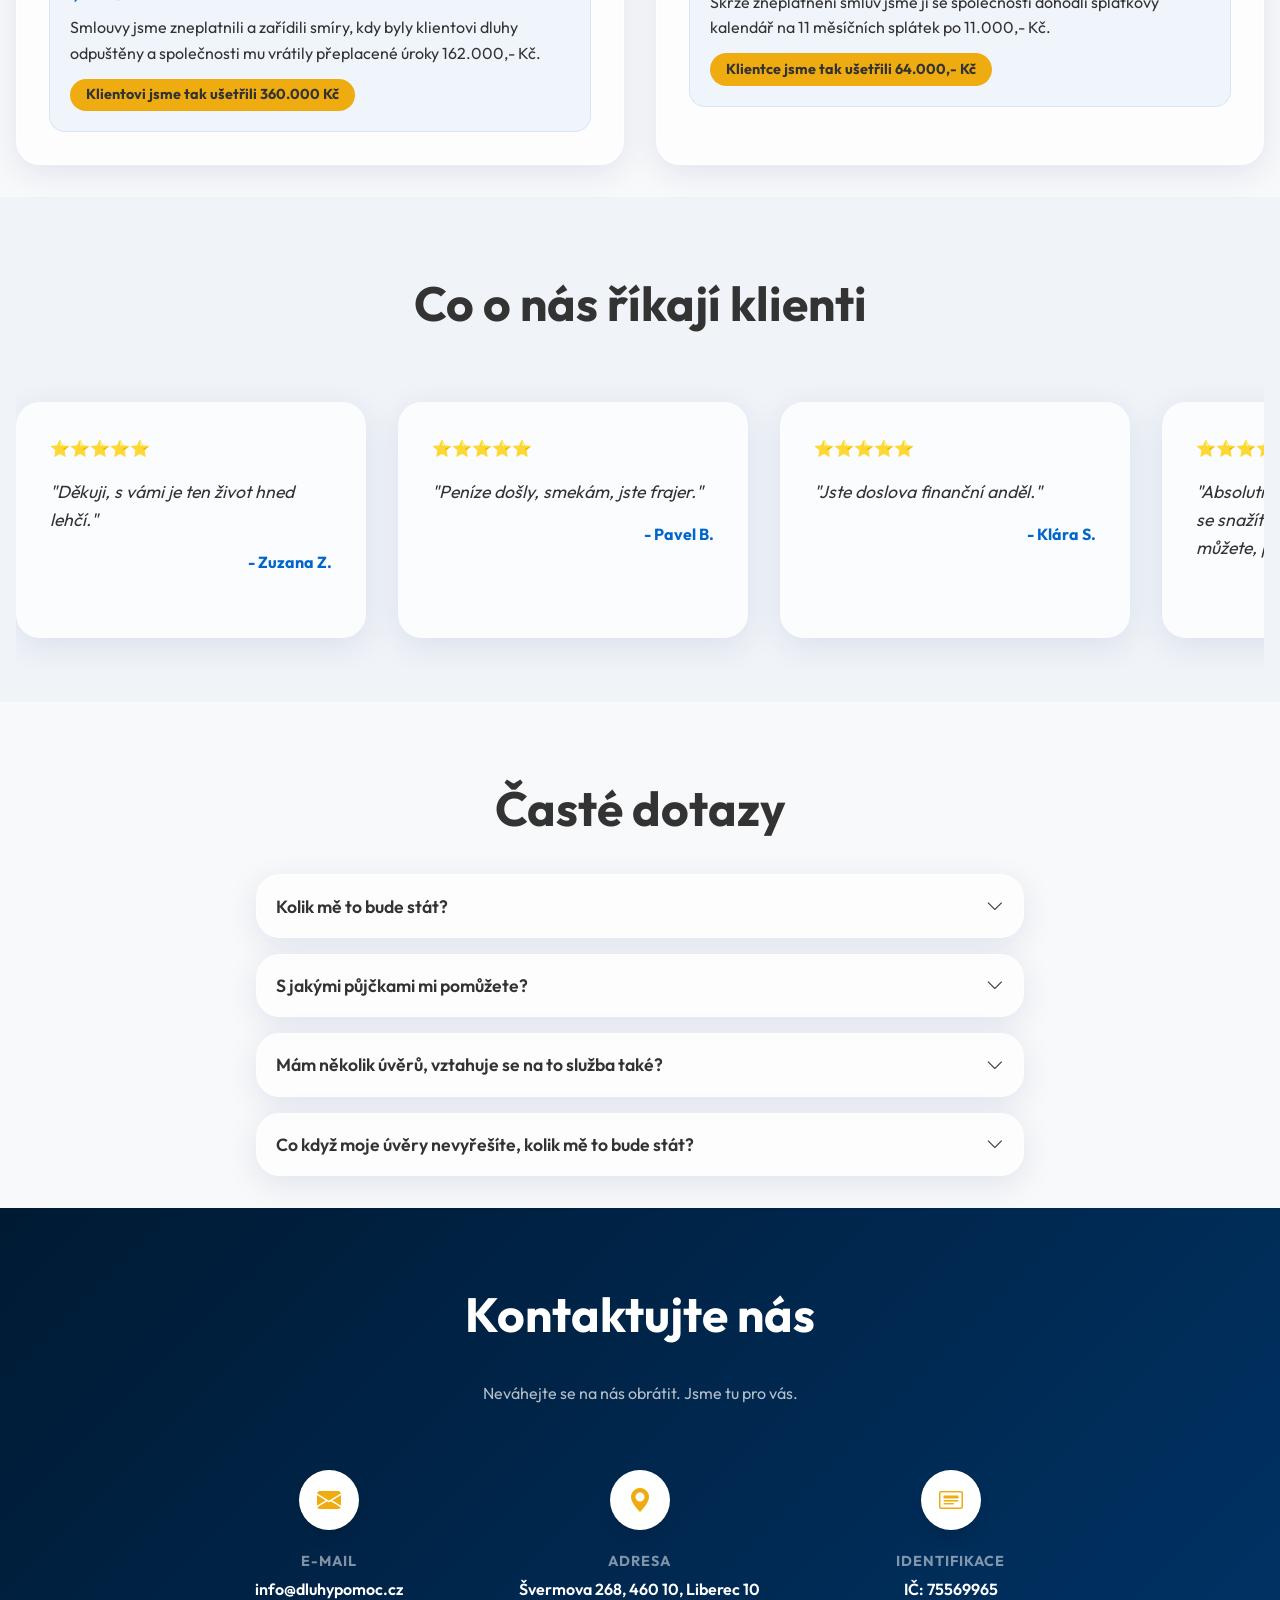
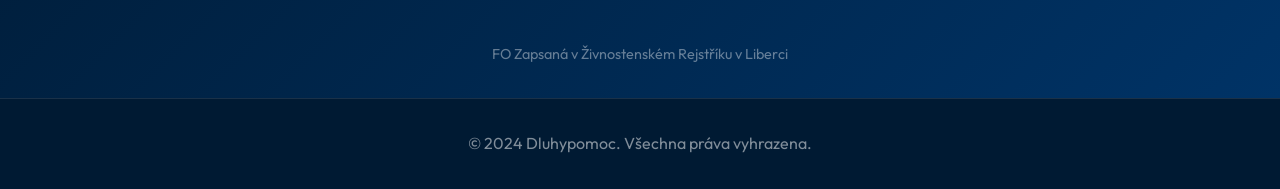
==== commit 9e9e9a86: "zmena" ====
--- a/index.html
+++ b/index.html
@@ -296,7 +296,7 @@
                                 <h4><i class="bi bi-lightning-charge-fill"></i> Výsledek</h4>
                                 <p>Smlouvy jsme zneplatnili a zařídili smíry, kdy byly klientovi dluhy odpuštěny a
                                     společnosti mu vrátily přeplacené úroky 162.000,- Kč.</p>
-                                <div class="save-tag">Klientovi jsme tak ušetřili 360 tis.&nbsp;Kč</div>
+                                <div class="save-tag">Klientovi jsme tak ušetřili 360.000&nbsp;Kč</div>
                             </div>
                         </div>
                     </div>
--- a/style.css
+++ b/style.css
@@ -213,23 +213,24 @@
 }
 
 .header--scrolled {
-    background: rgba(0, 26, 51, 0.95);
+    background: rgba(240, 244, 248, 0.95);
+    /* Matches .bg-light section backgrounds */
     backdrop-filter: blur(10px);
     -webkit-backdrop-filter: blur(10px);
     padding: 0.5rem 0;
-    box-shadow: 0 4px 20px rgba(0, 0, 0, 0.2);
+    box-shadow: none;
 }
 
 .header--scrolled .nav__link {
-    color: rgba(255, 255, 255, 0.9);
+    color: var(--color-text);
 }
 
 .header--scrolled .nav__link:hover {
-    color: var(--color-white);
+    color: var(--color-primary);
 }
 
 .header--scrolled .hamburger span {
-    background: var(--color-white);
+    background: var(--color-text);
 }
 
 .header__container {
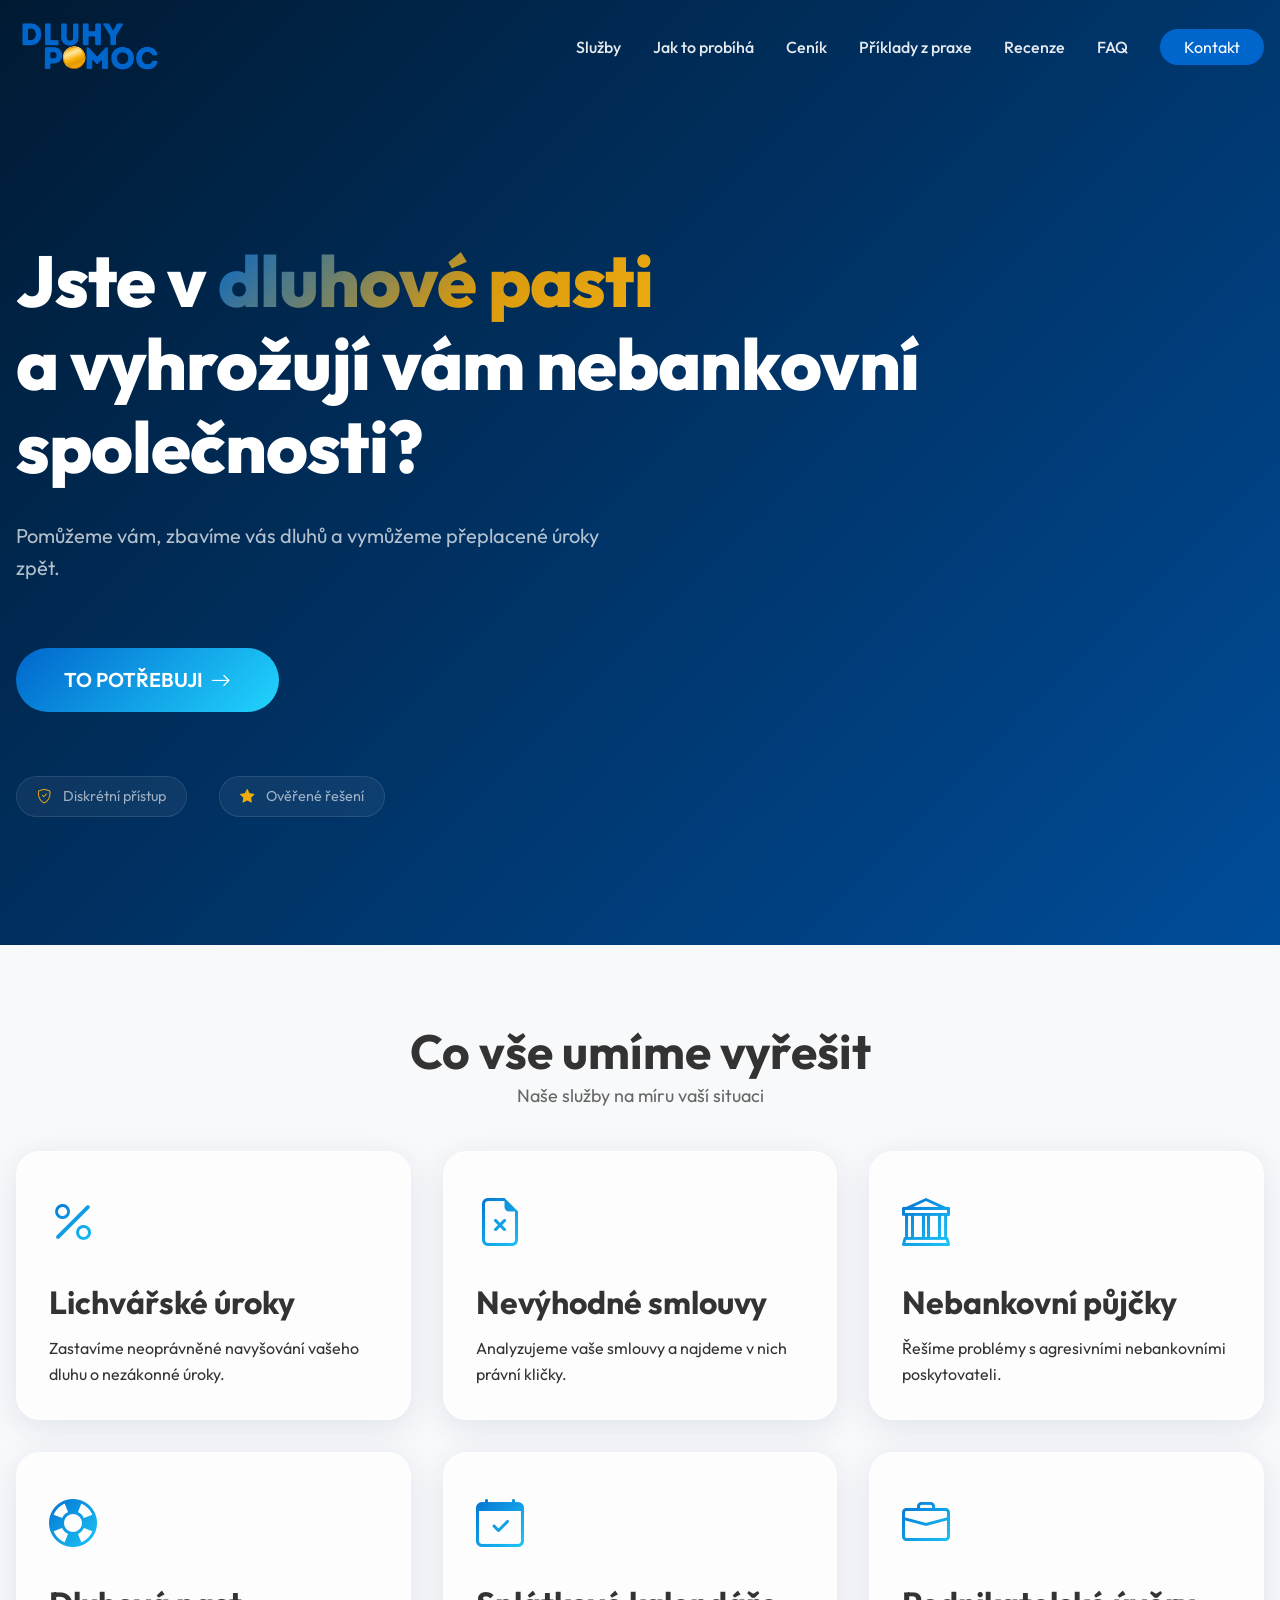
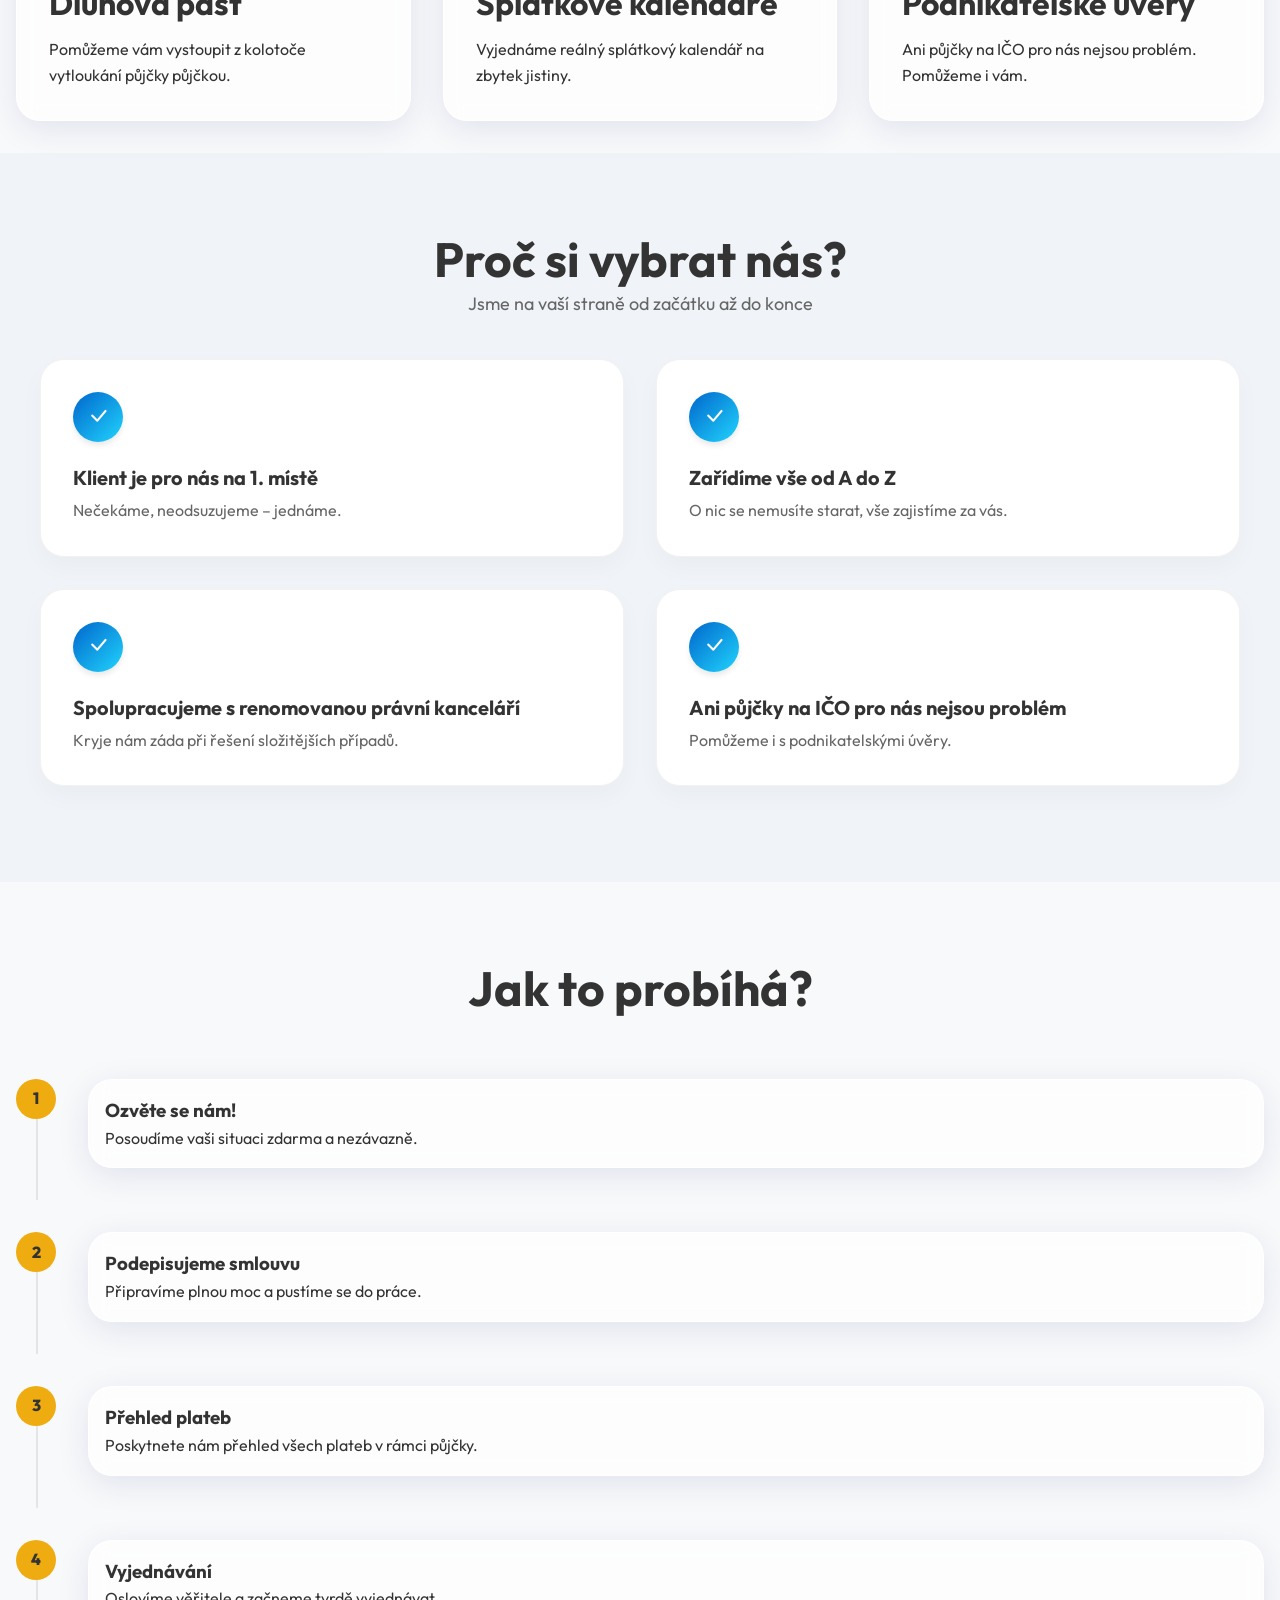
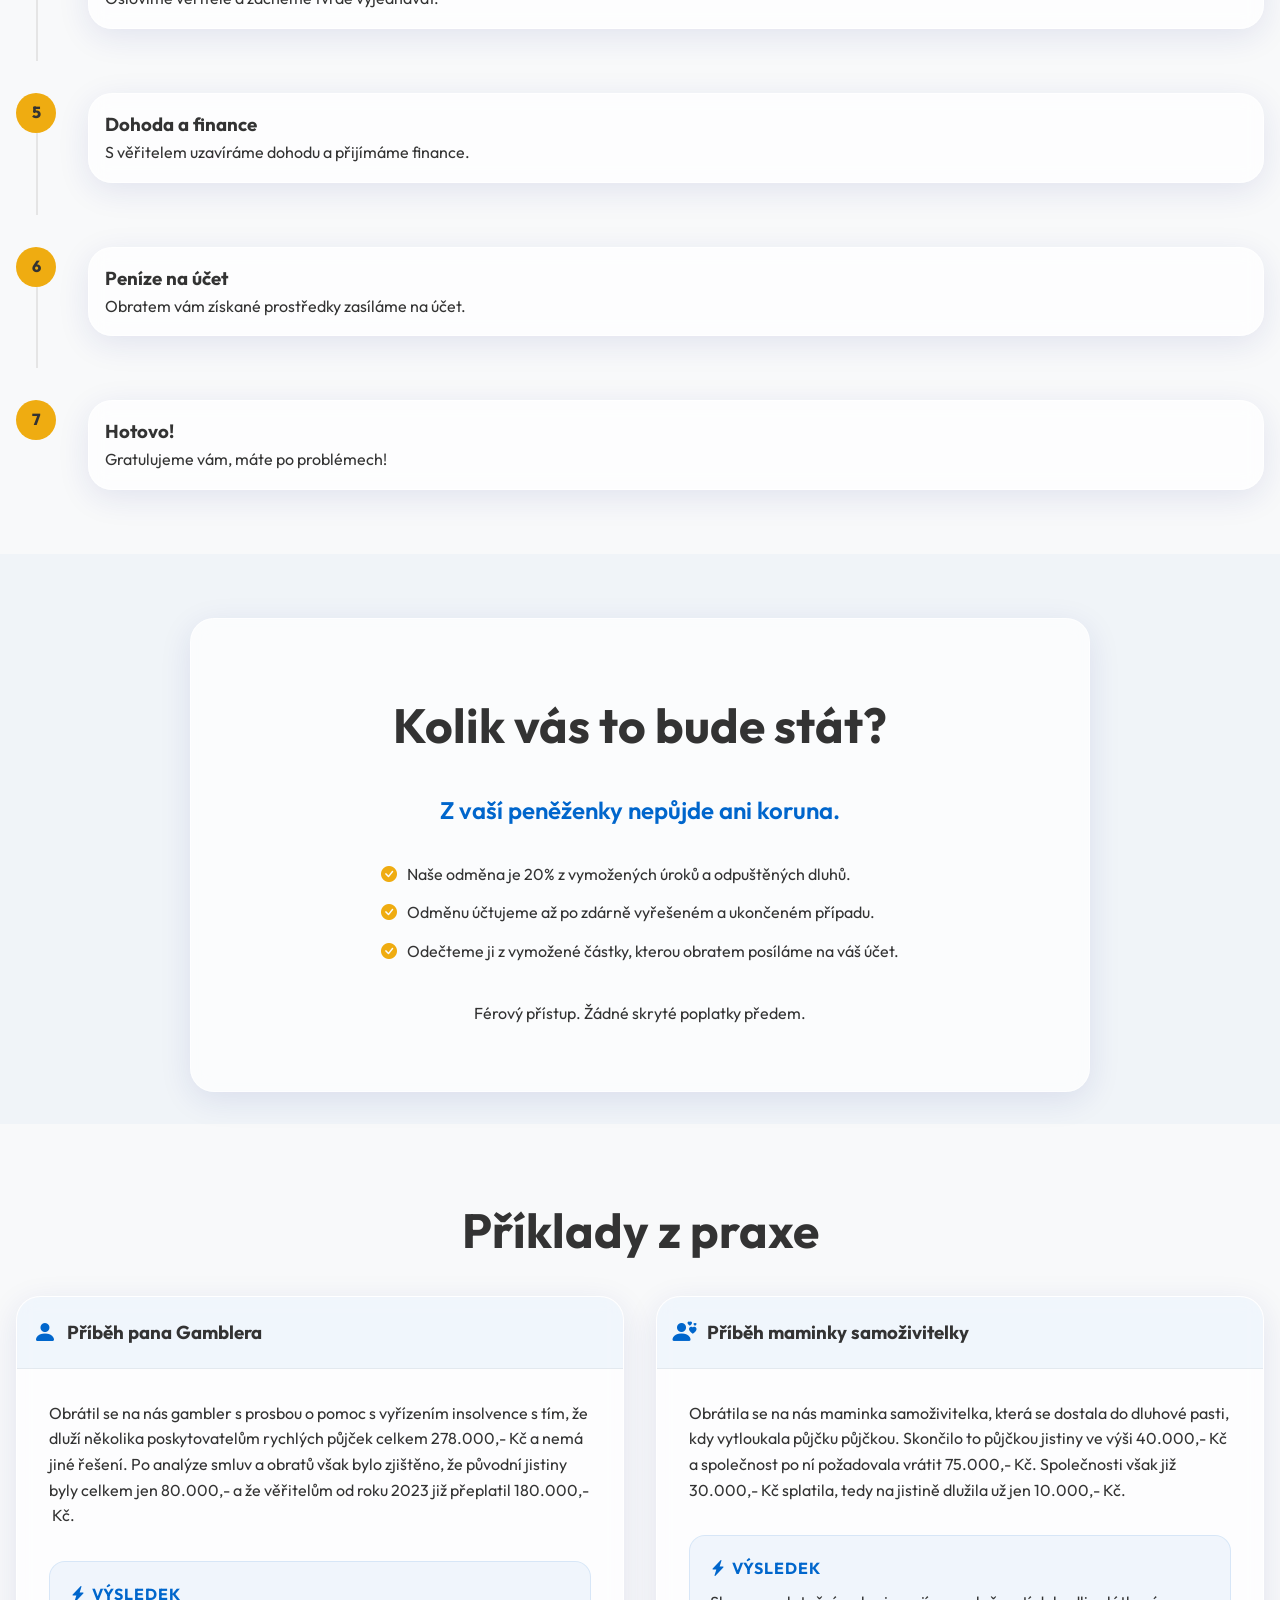
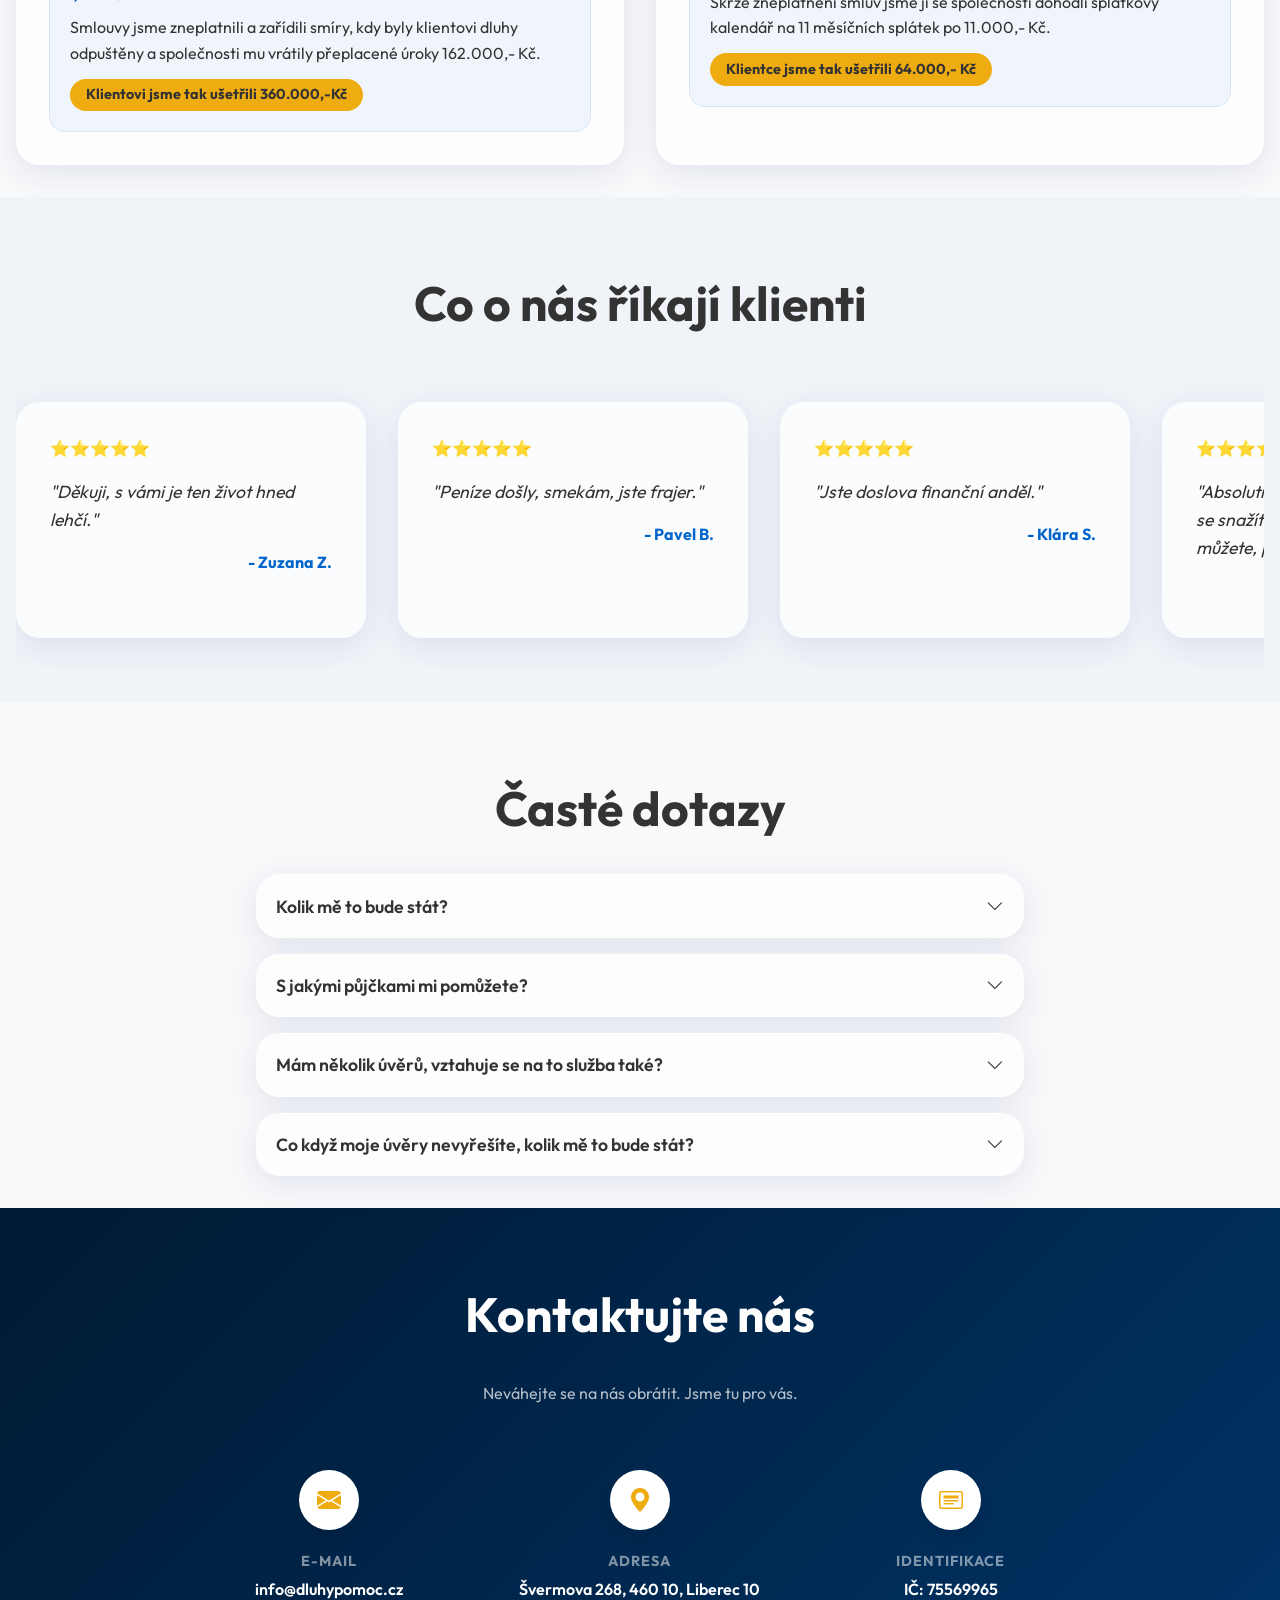
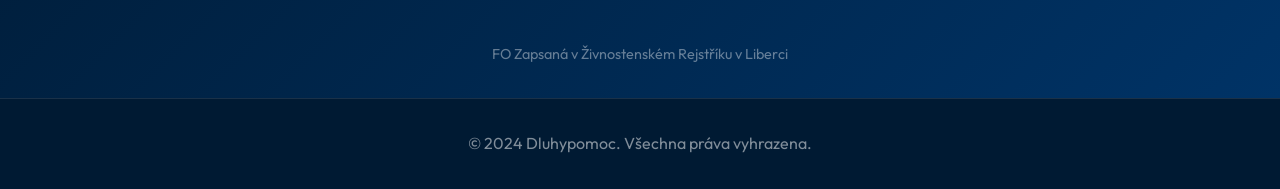
==== commit 6797998d: "uprava castky" ====
--- a/index.html
+++ b/index.html
@@ -296,7 +296,7 @@
                                 <h4><i class="bi bi-lightning-charge-fill"></i> Výsledek</h4>
                                 <p>Smlouvy jsme zneplatnili a zařídili smíry, kdy byly klientovi dluhy odpuštěny a
                                     společnosti mu vrátily přeplacené úroky 162.000,- Kč.</p>
-                                <div class="save-tag">Klientovi jsme tak ušetřili 360.000&nbsp;Kč</div>
+                                <div class="save-tag">Klientovi jsme tak ušetřili 360.000,-Kč</div>
                             </div>
                         </div>
                     </div>
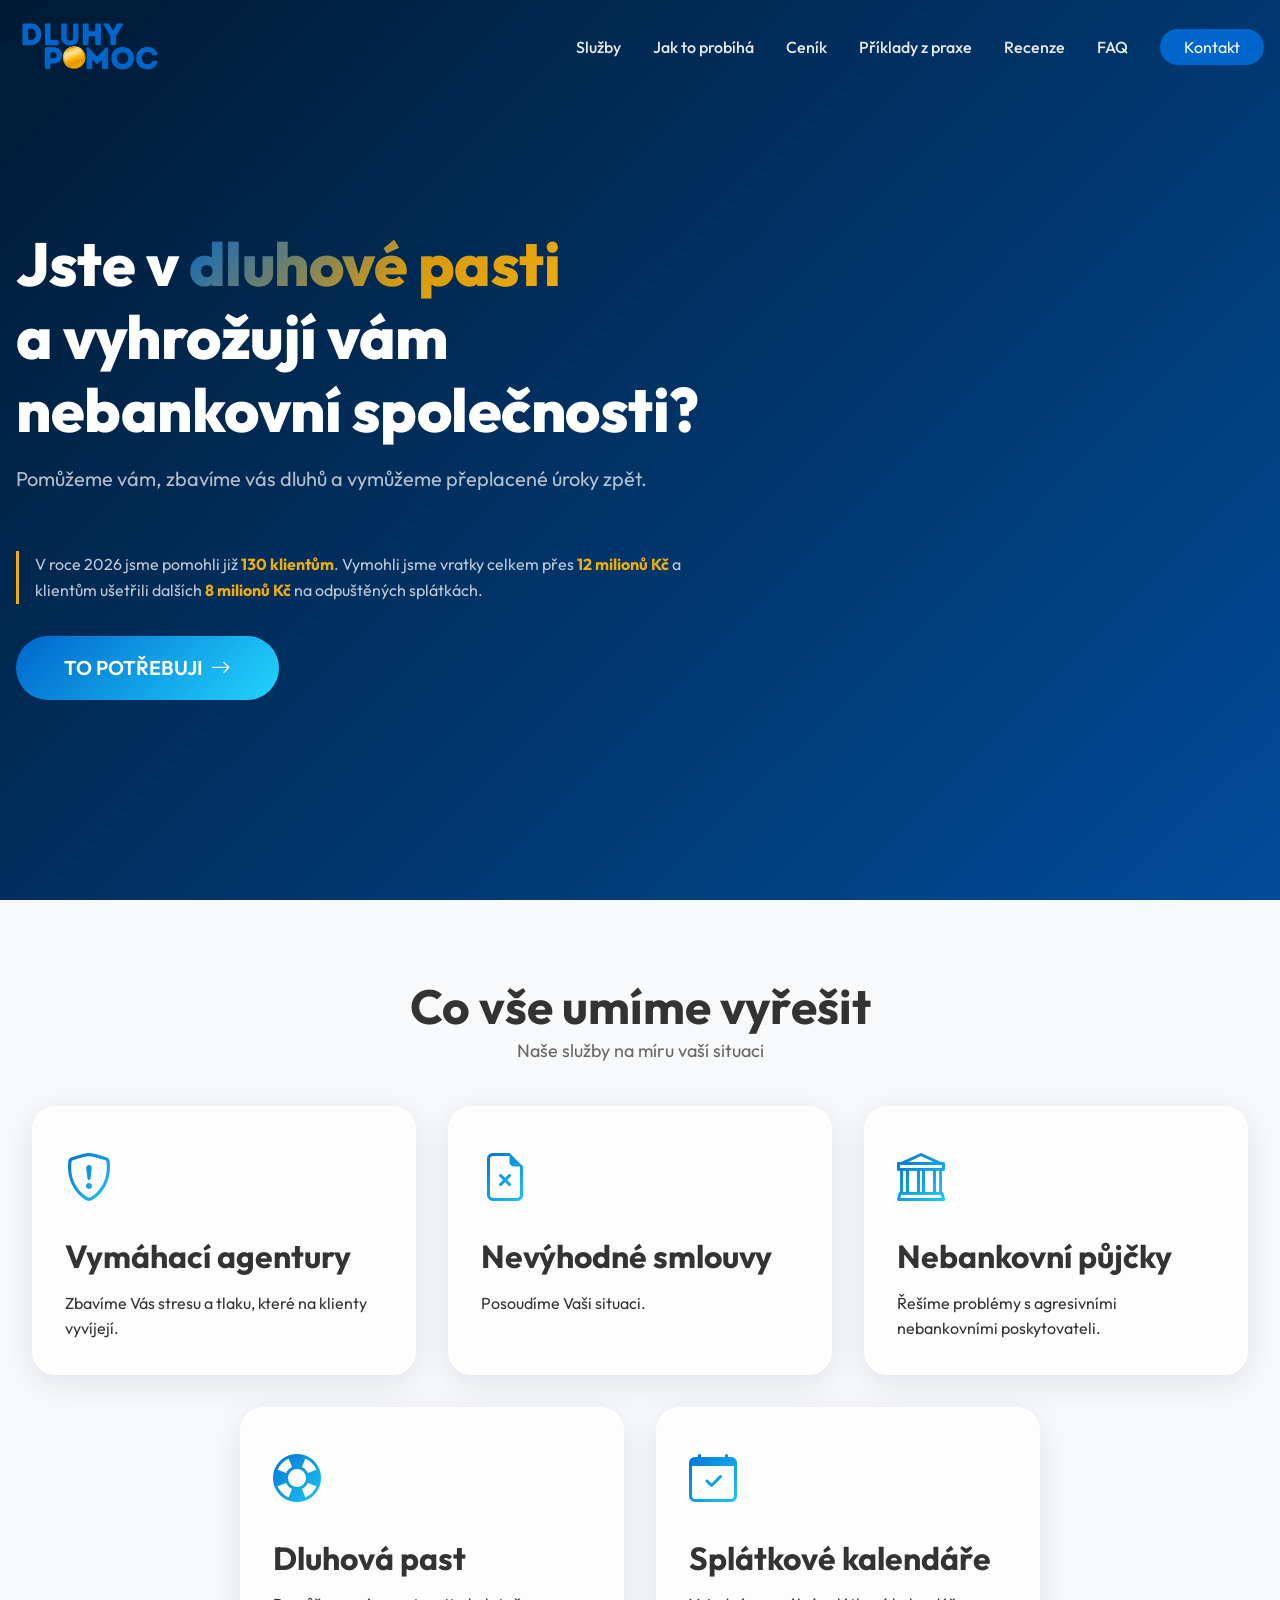
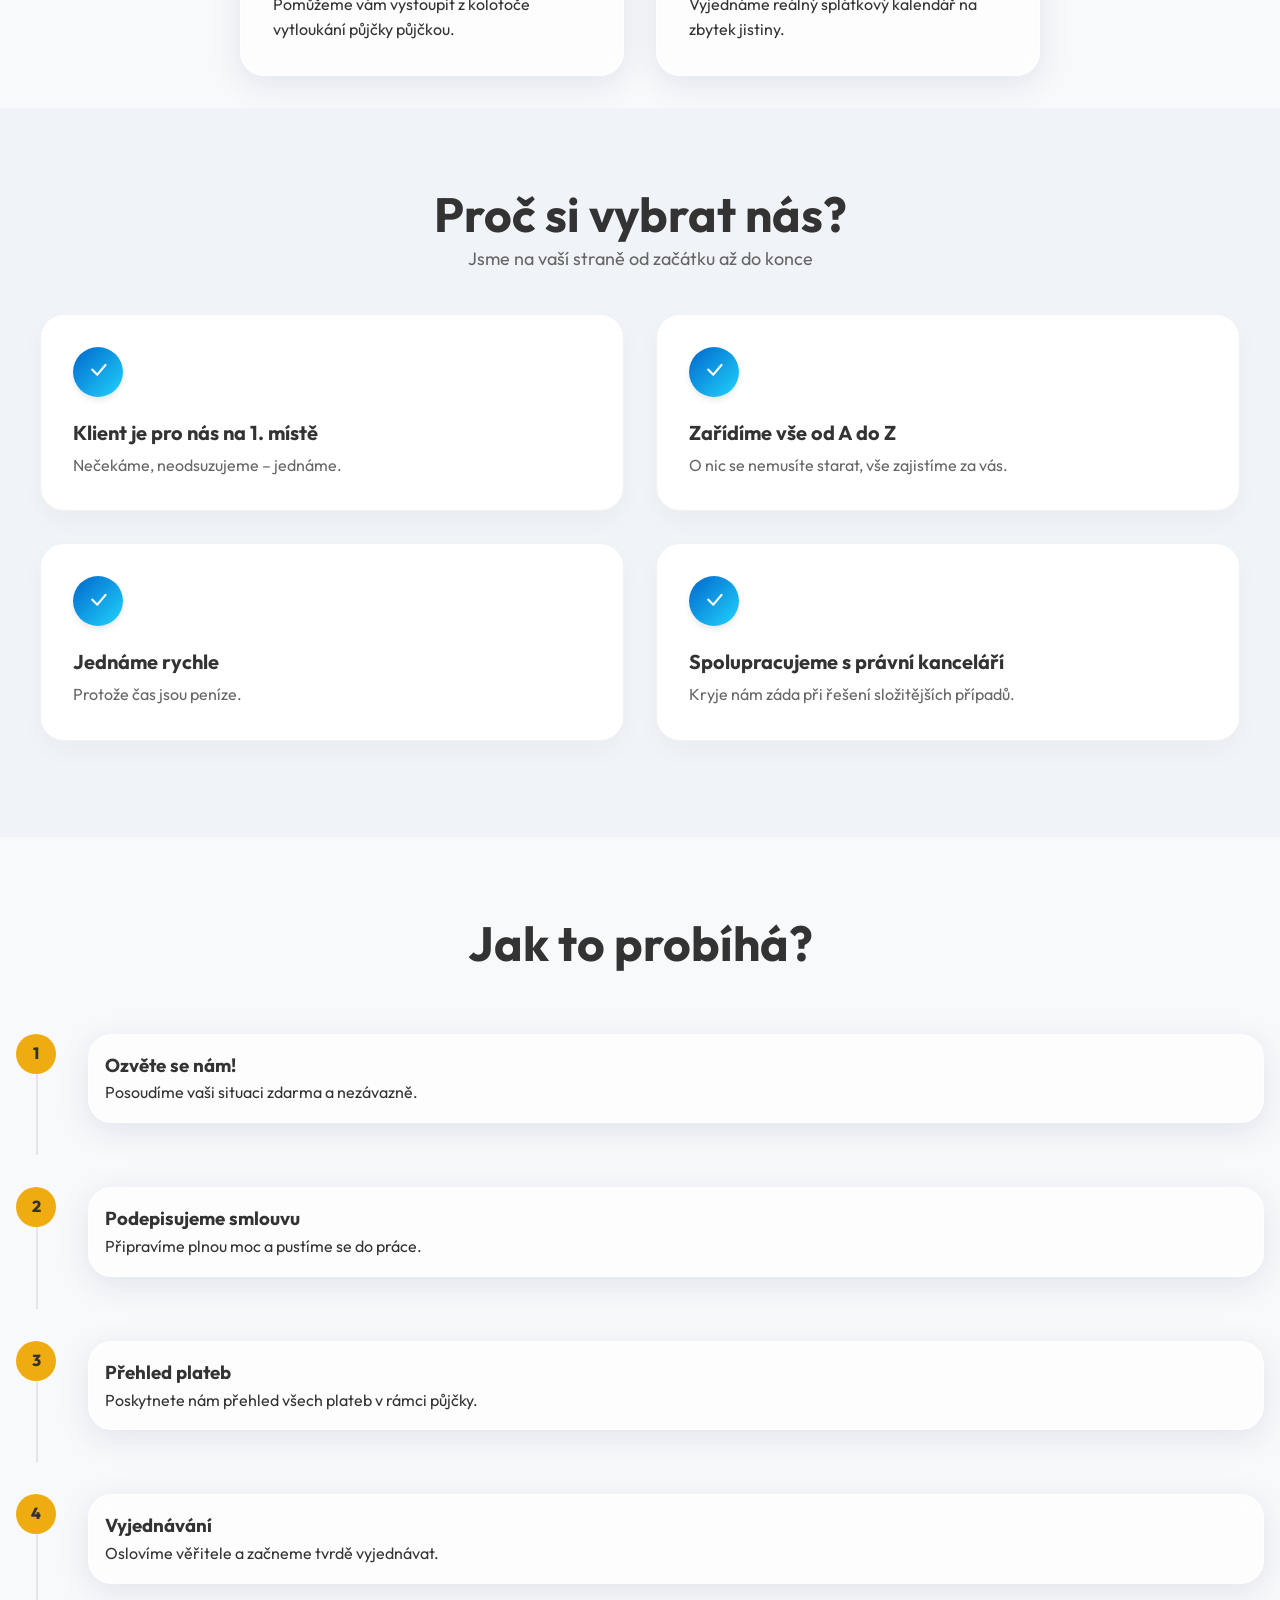
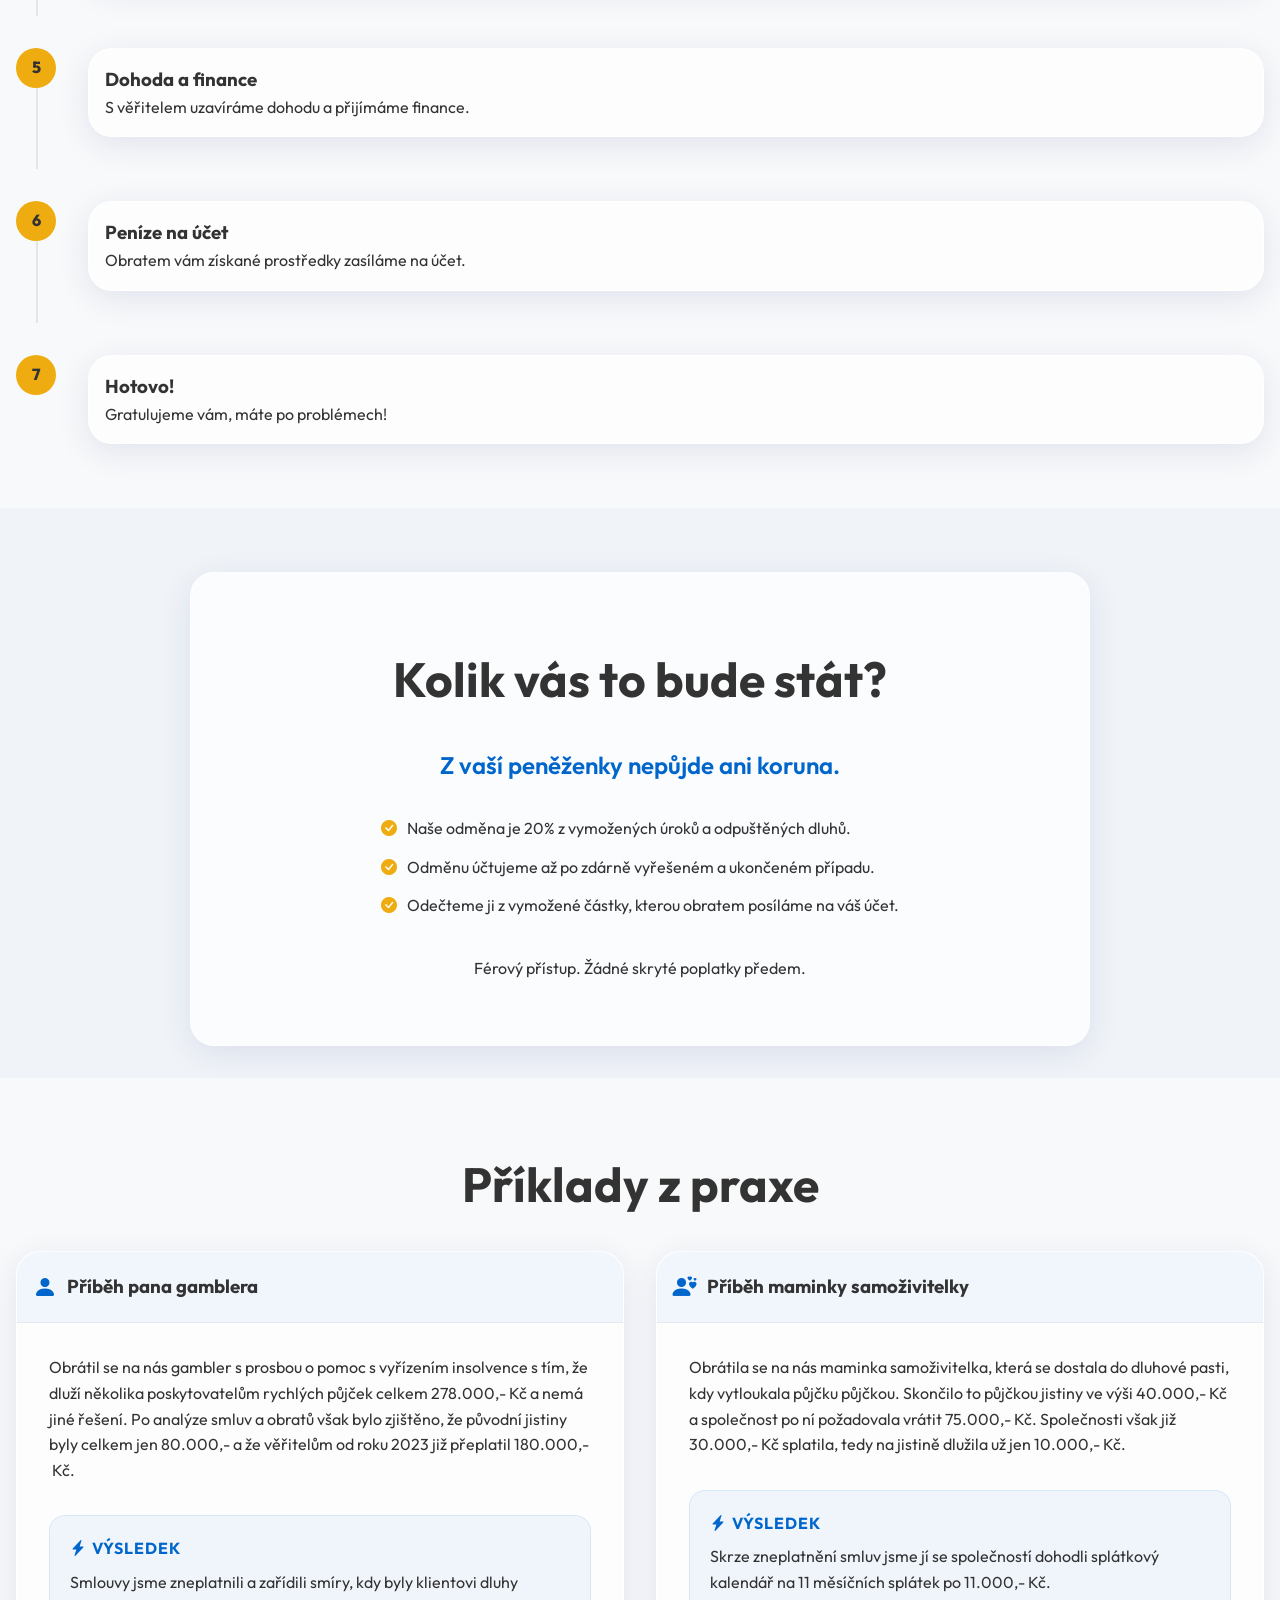
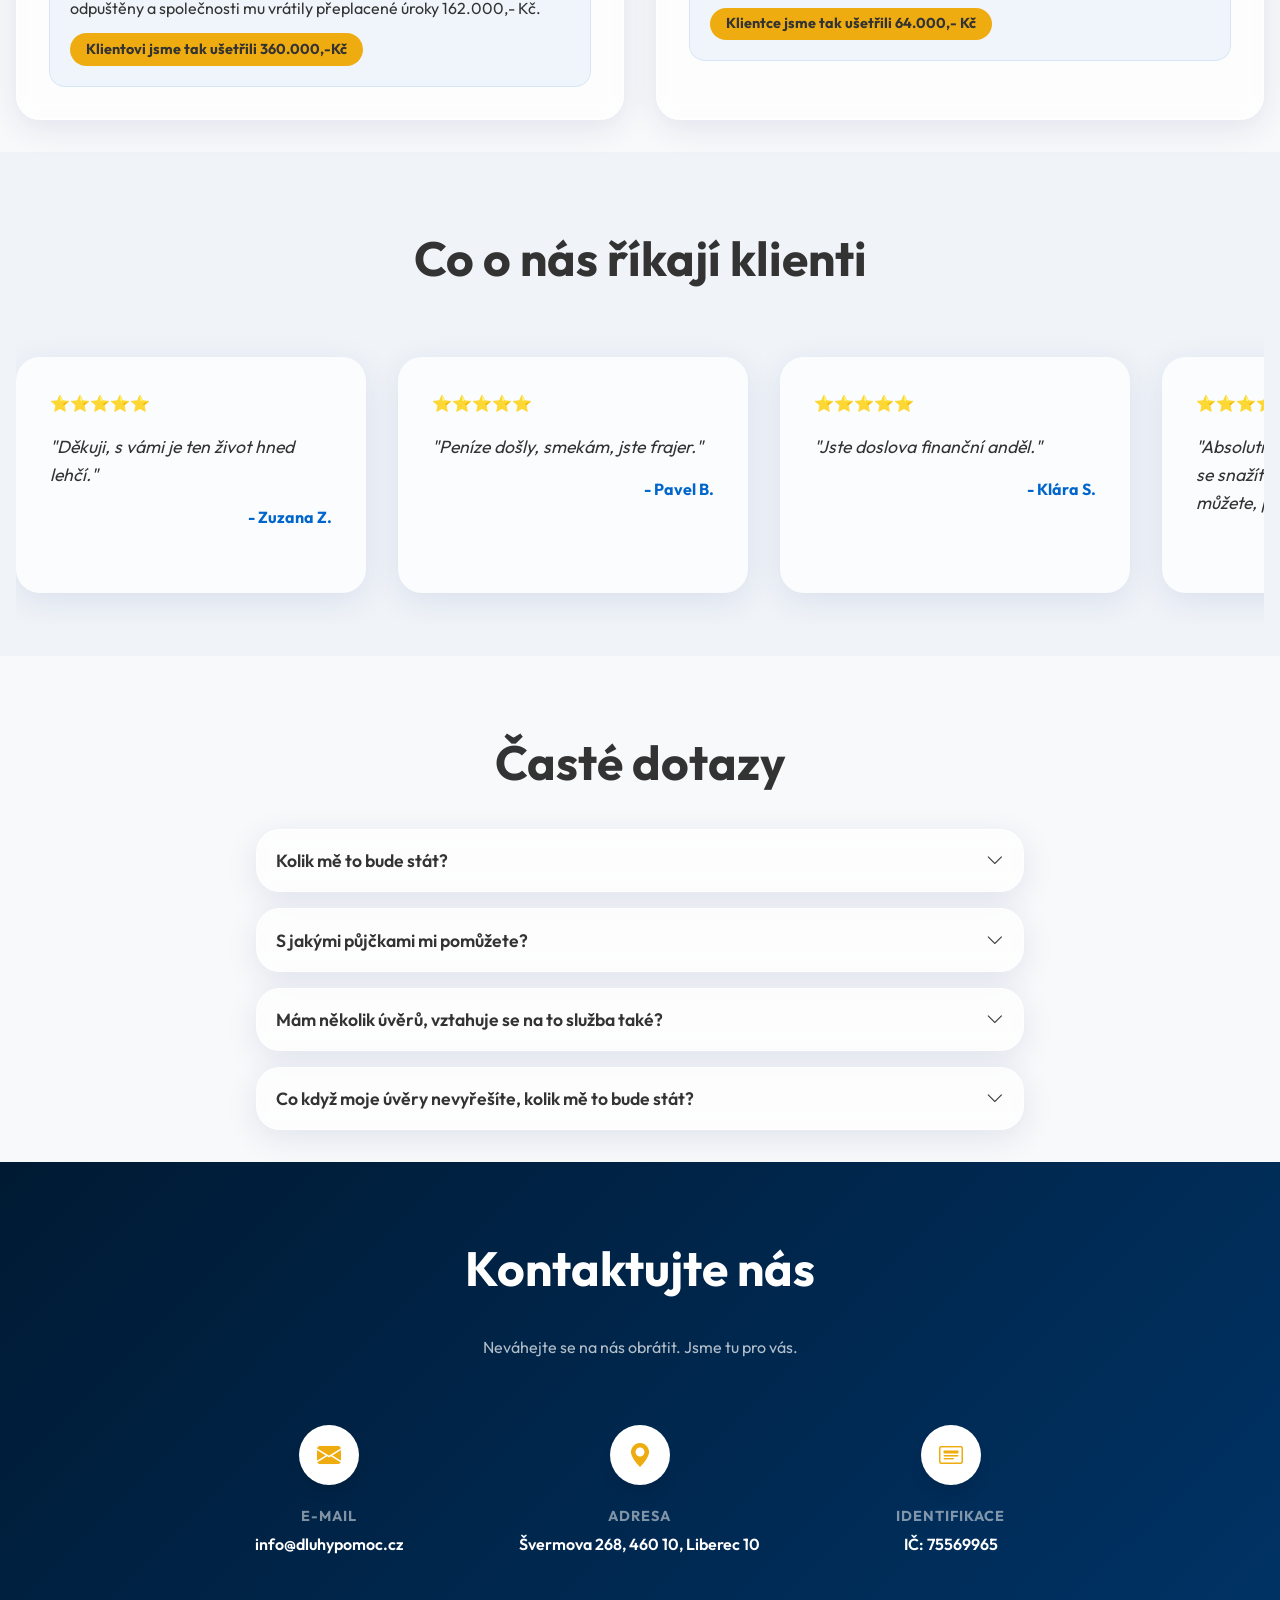
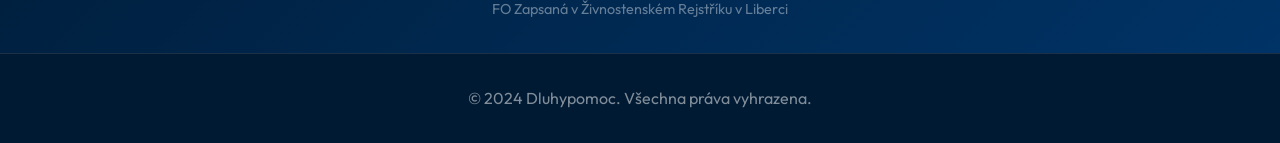
==== commit 0f2415df: "final" ====
--- a/index.html
+++ b/index.html
@@ -73,30 +73,18 @@
 
     <main>
         <!-- Hero Section -->
-        <!-- Hero Section -->
         <section class="hero" id="hero">
             <div class="container hero__container">
                 <div class="hero__content">
                     <h1 class="hero__title">
-                        Jste v <span class="highlight">dluhové pasti</span> <br>a&nbsp;vyhrožují vám nebankovní
-                        společnosti?
+                        Jste v <span class="highlight">dluhové pasti</span> <br>a&nbsp;vyhrožují vám<br>nebankovní společnosti?
                     </h1>
                     <p class="hero__text">
                         Pomůžeme vám, zbavíme vás dluhů a vymůžeme přeplacené úroky zpět.
                     </p>
+                    <p class="hero__stats-text">V roce 2026 jsme pomohli již <strong>130 klientům</strong>. Vymohli jsme vratky celkem přes <strong>12 milionů Kč</strong> a klientům ušetřili dalších <strong>8 milionů Kč</strong> na odpuštěných splátkách.</p>
                     <a href="#kontakt" class="btn btn--primary btn--large">TO POTŘEBUJI <i
                             class="bi bi-arrow-right"></i></a>
-
-                    <div class="hero__trust">
-                        <div class="hero__trust-item">
-                            <i class="bi bi-shield-check"></i>
-                            <span>Diskrétní přístup</span>
-                        </div>
-                        <div class="hero__trust-item">
-                            <i class="bi bi-star-fill"></i>
-                            <span>Ověřené řešení</span>
-                        </div>
-                    </div>
                 </div>
 
             </div>
@@ -112,14 +100,14 @@
 
                 <div class="grid grid--3">
                     <div class="card service-card glass">
-                        <div class="service-card__icon"><i class="bi bi-percent"></i></div>
-                        <h3 class="service-card__title">Lichvářské úroky</h3>
-                        <p>Zastavíme neoprávněné navyšování vašeho dluhu o nezákonné úroky.</p>
+                        <div class="service-card__icon"><i class="bi bi-shield-exclamation"></i></div>
+                        <h3 class="service-card__title">Vymáhací agentury</h3>
+                        <p>Zbavíme Vás stresu a tlaku, které na klienty vyvíjejí.</p>
                     </div>
                     <div class="card service-card glass">
                         <div class="service-card__icon"><i class="bi bi-file-earmark-x"></i></div>
                         <h3 class="service-card__title">Nevýhodné smlouvy</h3>
-                        <p>Analyzujeme vaše smlouvy a najdeme v nich právní kličky.</p>
+                        <p>Posoudíme Vaši situaci.</p>
                     </div>
                     <div class="card service-card glass">
                         <div class="service-card__icon"><i class="bi bi-bank"></i></div>
@@ -135,11 +123,6 @@
                         <div class="service-card__icon"><i class="bi bi-calendar-check"></i></div>
                         <h3 class="service-card__title">Splátkové kalendáře</h3>
                         <p>Vyjednáme reálný splátkový kalendář na zbytek jistiny.</p>
-                    </div>
-                    <div class="card service-card glass">
-                        <div class="service-card__icon"><i class="bi bi-briefcase"></i></div>
-                        <h3 class="service-card__title">Podnikatelské úvěry</h3>
-                        <p>Ani půjčky na IČO pro nás nejsou problém. Pomůžeme i vám.</p>
                     </div>
                 </div>
             </div>
@@ -171,15 +154,15 @@
                     <div class="feature-item">
                         <div class="feature-number"><i class="bi bi-check-lg"></i></div>
                         <div>
-                            <h4>Spolupracujeme s renomovanou právní kanceláří</h4>
-                            <p>Kryje nám záda při řešení složitějších případů.</p>
+                            <h4>Jednáme rychle</h4>
+                            <p>Protože čas jsou peníze.</p>
                         </div>
                     </div>
                     <div class="feature-item">
                         <div class="feature-number"><i class="bi bi-check-lg"></i></div>
                         <div>
-                            <h4>Ani půjčky na IČO pro nás nejsou problém</h4>
-                            <p>Pomůžeme i s podnikatelskými úvěry.</p>
+                            <h4>Spolupracujeme s právní kanceláří</h4>
+                            <p>Kryje nám záda při řešení složitějších případů.</p>
                         </div>
                     </div>
                 </div>
@@ -285,7 +268,7 @@
                     <div class="card case-card glass">
                         <div class="case-card__header">
                             <i class="bi bi-person-fill"></i>
-                            <h3>Příběh pana Gamblera</h3>
+                            <h3>Příběh pana gamblera</h3>
                         </div>
                         <div class="case-card__body">
                             <p>Obrátil se na nás gambler s prosbou o pomoc s vyřízením insolvence s tím, že dluží
--- a/style.css
+++ b/style.css
@@ -324,18 +324,20 @@
 /* Hero Section */
 .hero {
     position: relative;
-    padding-top: 140px;
-    /* Default smaller top padding */
-    padding-bottom: var(--spacing-xl);
     overflow: hidden;
     background: linear-gradient(135deg, #001a33, var(--color-primary-dark));
     color: var(--color-white);
-    min-height: auto;
+    min-height: 100vh;
+    display: flex;
+    flex-direction: column;
+    justify-content: center;
+    padding-top: 80px;
+    padding-bottom: var(--spacing-md);
 }
 
 @media (min-width: 1024px) {
     .hero {
-        padding-top: 240px;
+        padding-top: 100px;
     }
 }
 
@@ -357,15 +359,16 @@
     flex-direction: column;
     align-items: flex-start;
     text-align: left;
+    margin-top: -2.5rem;
 }
 
 .hero__title {
-    font-size: clamp(2.25rem, 6vw, 4.5rem);
-    line-height: 1.15;
-    margin-bottom: var(--spacing-md);
+    font-size: clamp(2.2rem, 5vw, 3.8rem);
+    line-height: 1.2;
+    margin-bottom: var(--spacing-sm);
     color: var(--color-white);
     font-weight: 800;
-    letter-spacing: -1px;
+    letter-spacing: -0.5px;
     text-shadow: none;
 }
 
@@ -378,10 +381,40 @@
 
 .hero__text {
     font-size: 1.25rem;
-    margin-bottom: var(--spacing-lg);
+    margin-bottom: 3rem;
     color: rgba(255, 255, 255, 0.7);
-    max-width: 600px;
+    max-width: 900px;
+    white-space: nowrap;
     text-shadow: none;
+}
+
+@media (max-width: 768px) {
+    .hero__text {
+        white-space: normal;
+        font-size: 1.1rem;
+        margin-bottom: 2.5rem;
+    }
+
+    .hero__content {
+        margin-top: 0;
+    }
+}
+
+/* Hero Stats Text */
+.hero__stats-text {
+    margin-top: 0.5rem;
+    margin-bottom: var(--spacing-md);
+    font-size: 1rem;
+    color: rgba(255, 255, 255, 0.75);
+    max-width: 700px;
+    line-height: 1.65;
+    border-left: 3px solid var(--color-secondary);
+    padding-left: 1rem;
+}
+
+.hero__stats-text strong {
+    color: var(--color-secondary);
+    font-weight: 700;
 }
 
 .hero__trust {
@@ -452,6 +485,24 @@
 }
 
 /* Services */
+.services .grid--3 {
+    display: flex;
+    flex-wrap: wrap;
+    justify-content: center;
+    gap: var(--spacing-md);
+}
+
+.services .grid--3 .service-card {
+    flex: 0 1 calc(33.333% - var(--spacing-md));
+    min-width: 260px;
+}
+
+@media (max-width: 768px) {
+    .services .grid--3 .service-card {
+        flex: 1 1 100%;
+    }
+}
+
 .service-card {
     padding: var(--spacing-md);
     transition: 0.3s;
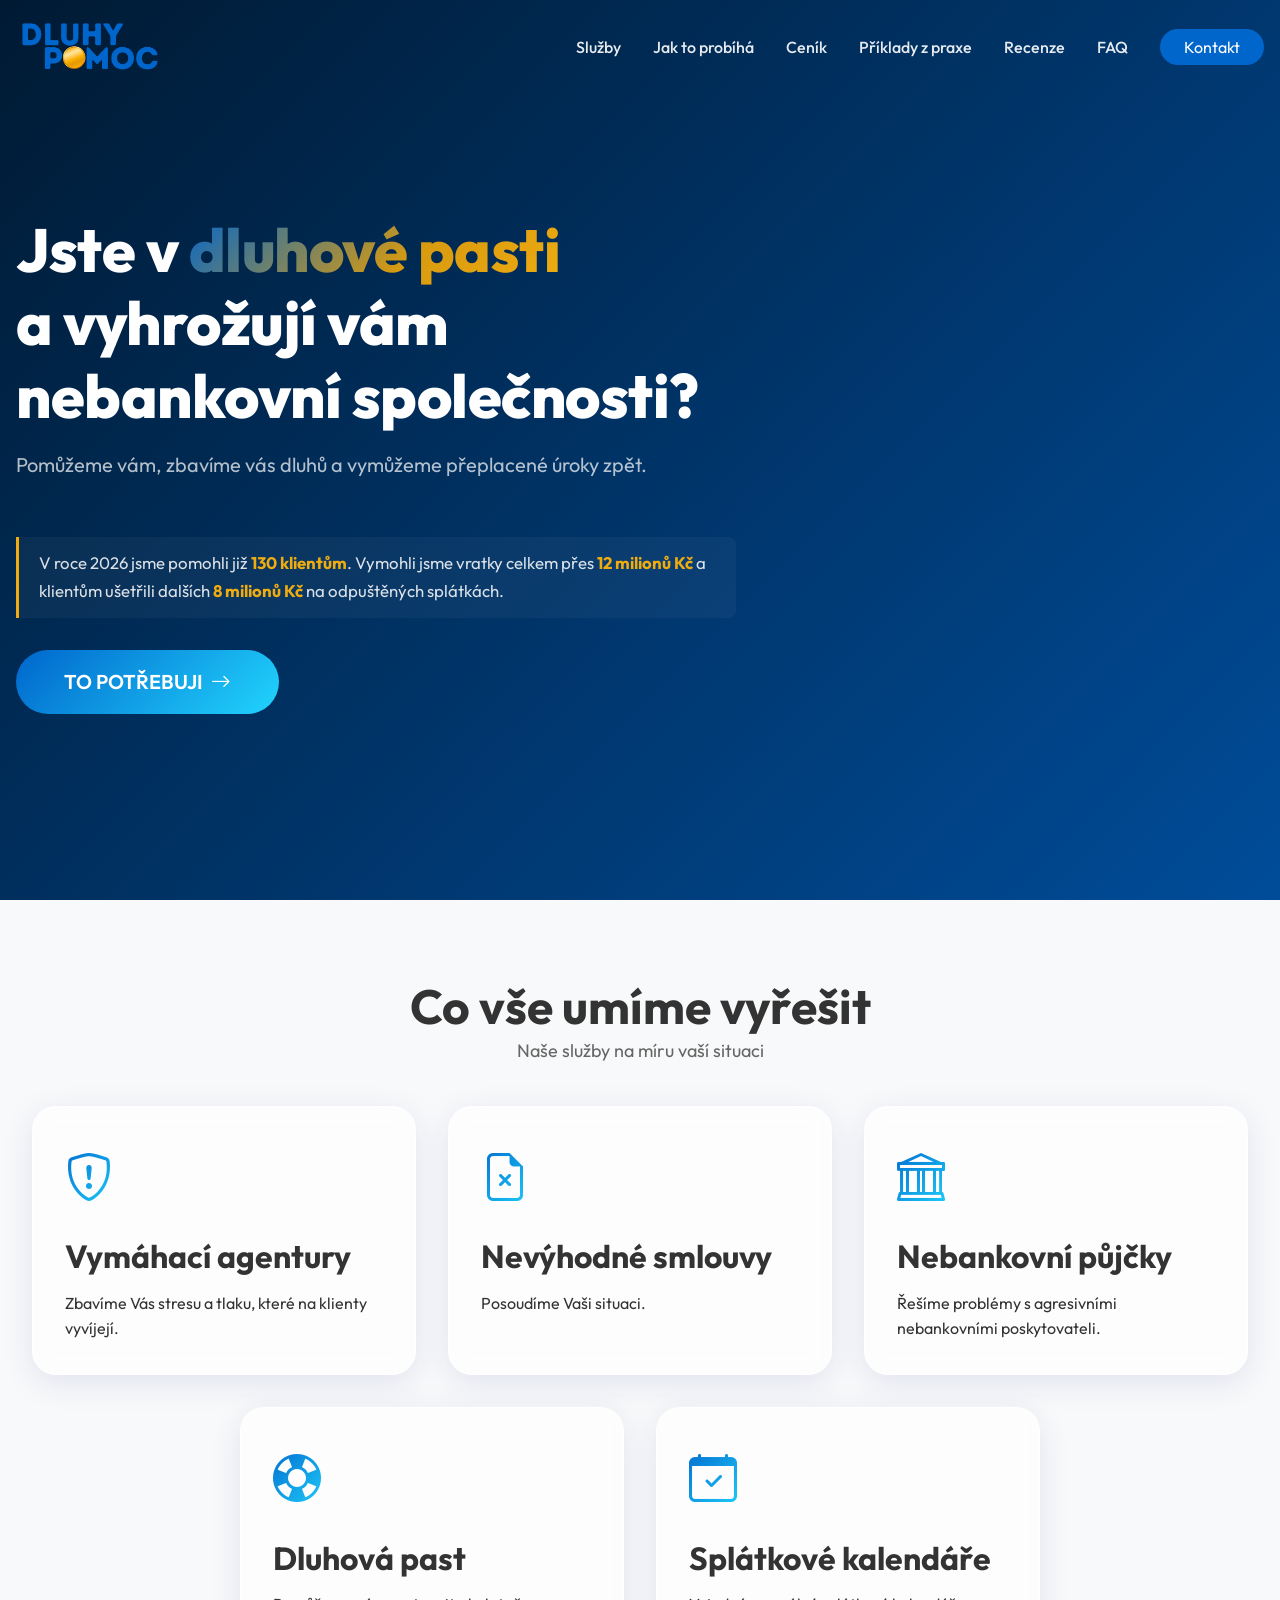
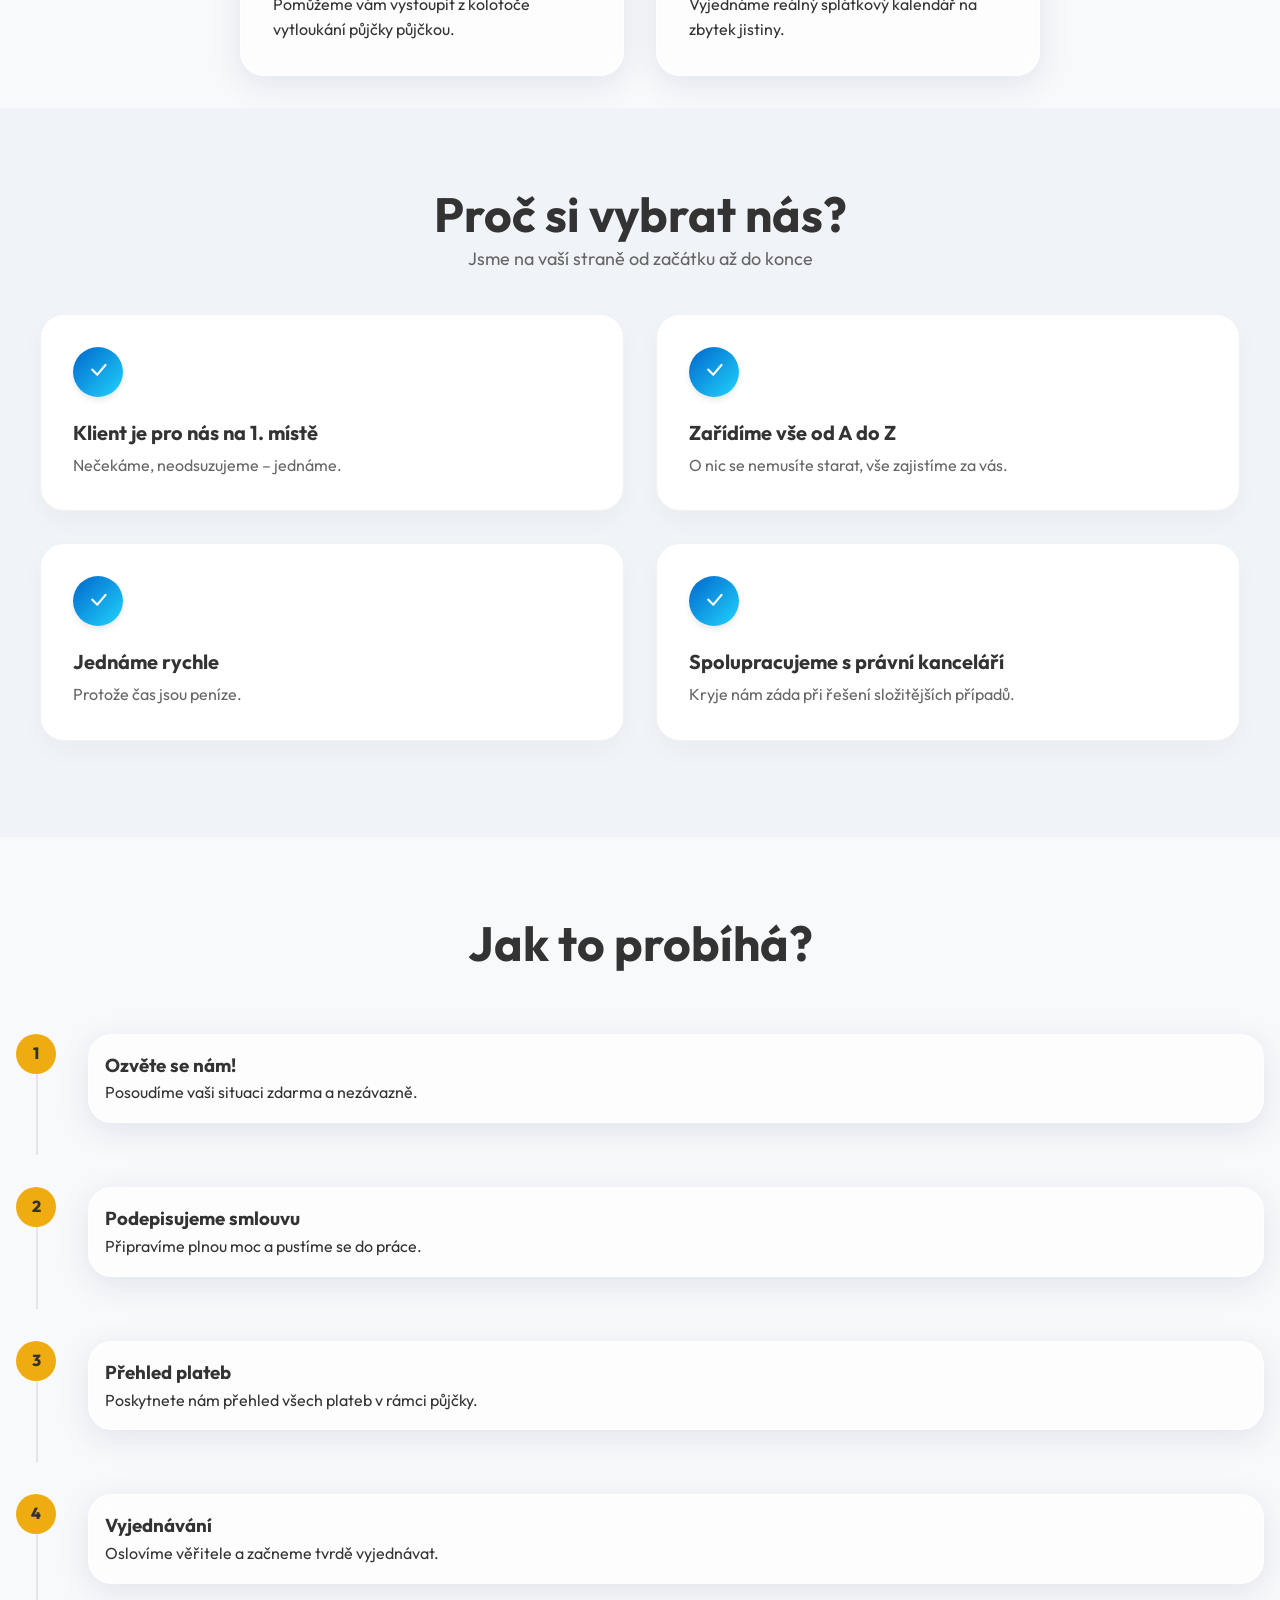
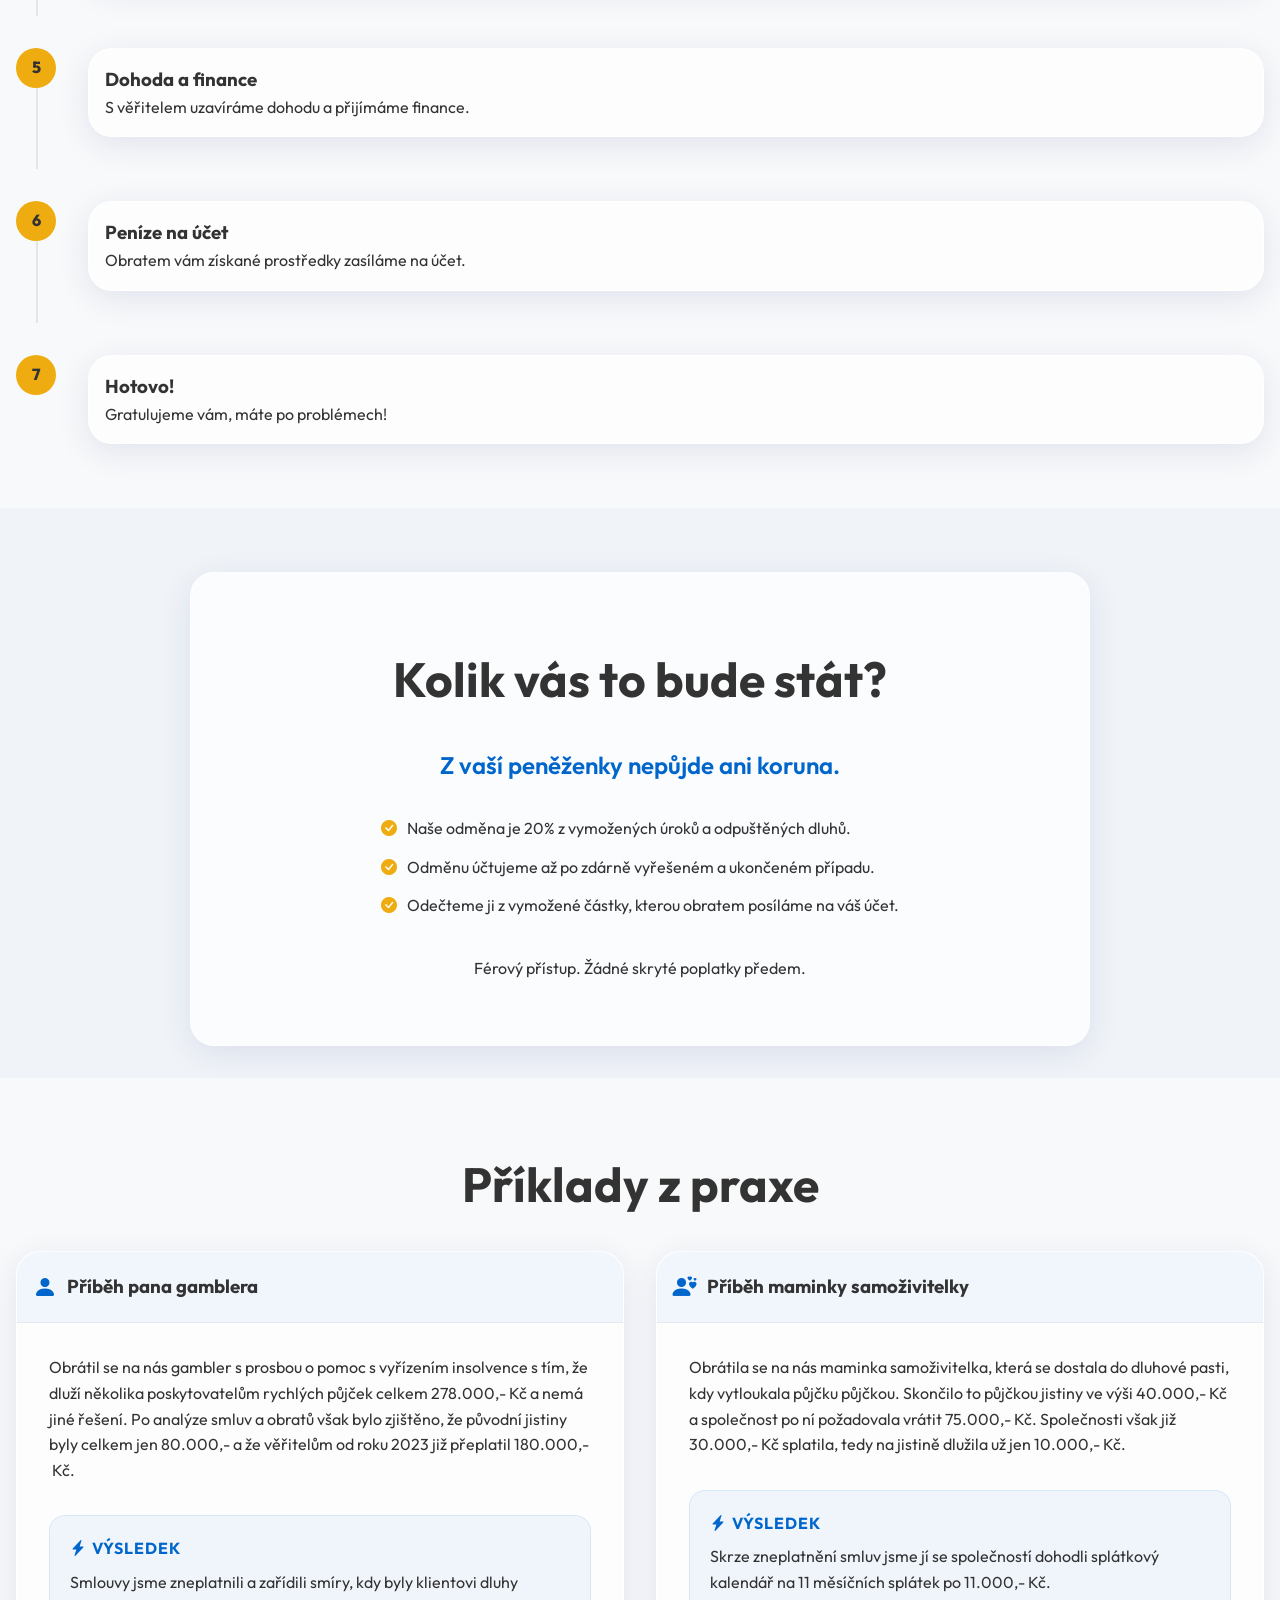
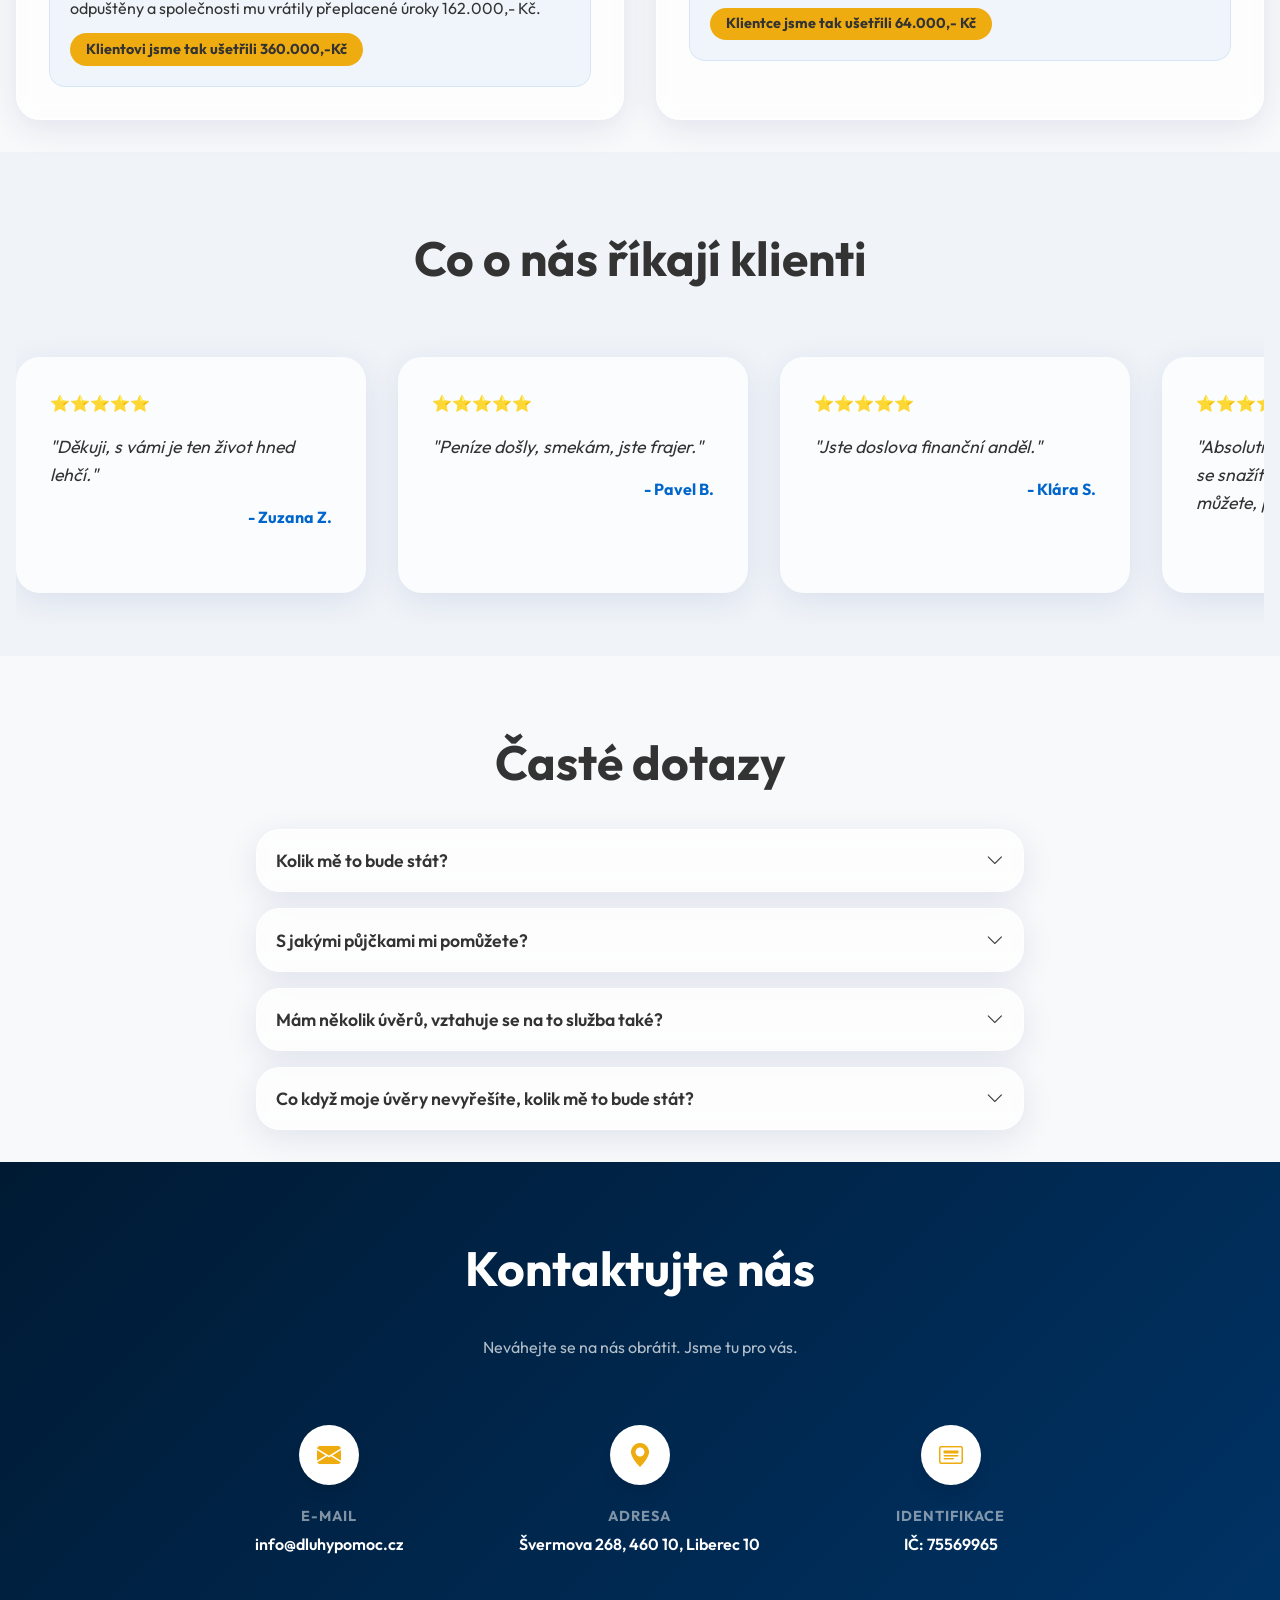
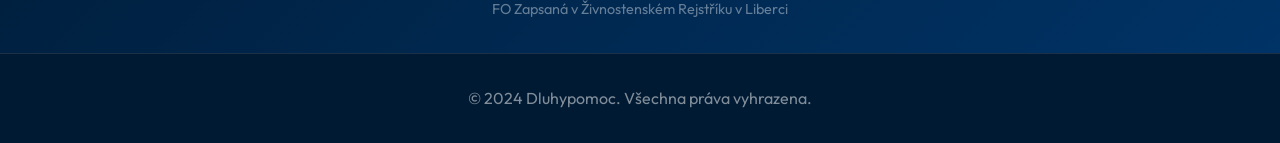
==== commit 246ea6c3: "final upraveny" ====
--- a/index.html
+++ b/index.html
@@ -24,7 +24,7 @@
 
     <!-- Icons & Assets -->
     <link rel="stylesheet" href="https://cdn.jsdelivr.net/npm/bootstrap-icons@1.11.1/font/bootstrap-icons.css">
-    <link rel="stylesheet" href="style.css">
+    <link rel="stylesheet" href="style.css?v=2">
 
     <!-- Favicon & Mobile Icons -->
     <link rel="icon" type="image/png" href="Obrazky/Favicon.png">
@@ -82,7 +82,7 @@
                     <p class="hero__text">
                         Pomůžeme vám, zbavíme vás dluhů a vymůžeme přeplacené úroky zpět.
                     </p>
-                    <p class="hero__stats-text">V roce 2026 jsme pomohli již <strong>130 klientům</strong>. Vymohli jsme vratky celkem přes <strong>12 milionů Kč</strong> a klientům ušetřili dalších <strong>8 milionů Kč</strong> na odpuštěných splátkách.</p>
+                    <p class="hero__stats-text">V roce 2026 jsme pomohli již <strong style="color: #efac11;">130 klientům</strong>. Vymohli jsme vratky celkem přes <strong style="color: #efac11;">12 milionů Kč</strong> a klientům ušetřili dalších <strong style="color: #efac11;">8 milionů Kč</strong> na odpuštěných splátkách.</p>
                     <a href="#kontakt" class="btn btn--primary btn--large">TO POTŘEBUJI <i
                             class="bi bi-arrow-right"></i></a>
                 </div>
--- a/style.css
+++ b/style.css
@@ -404,12 +404,14 @@
 .hero__stats-text {
     margin-top: 0.5rem;
     margin-bottom: var(--spacing-md);
-    font-size: 1rem;
-    color: rgba(255, 255, 255, 0.75);
-    max-width: 700px;
-    line-height: 1.65;
+    font-size: 1.05rem;
+    color: rgba(255, 255, 255, 0.85);
+    max-width: 720px;
+    line-height: 1.7;
     border-left: 3px solid var(--color-secondary);
-    padding-left: 1rem;
+    padding: 0.75rem 1.25rem;
+    background: rgba(255, 255, 255, 0.04);
+    border-radius: 0 var(--radius-sm) var(--radius-sm) 0;
 }
 
 .hero__stats-text strong {
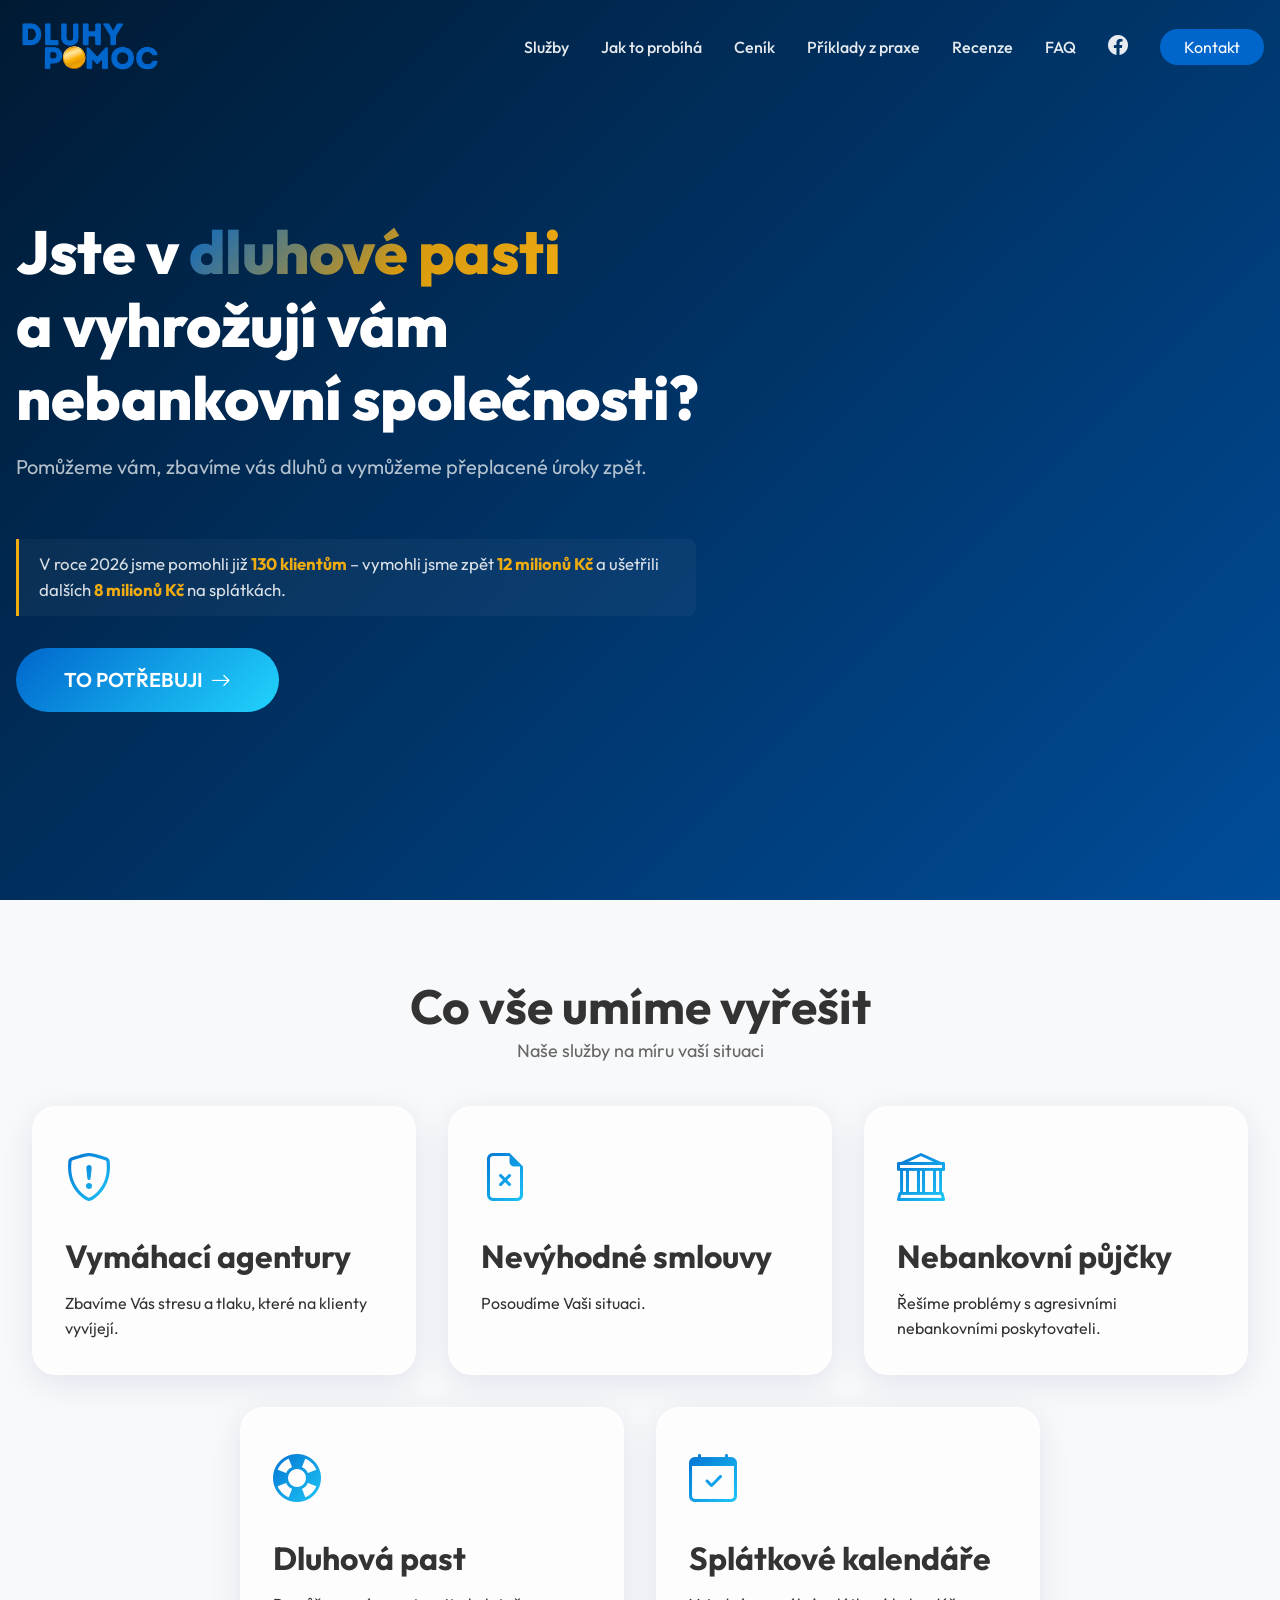
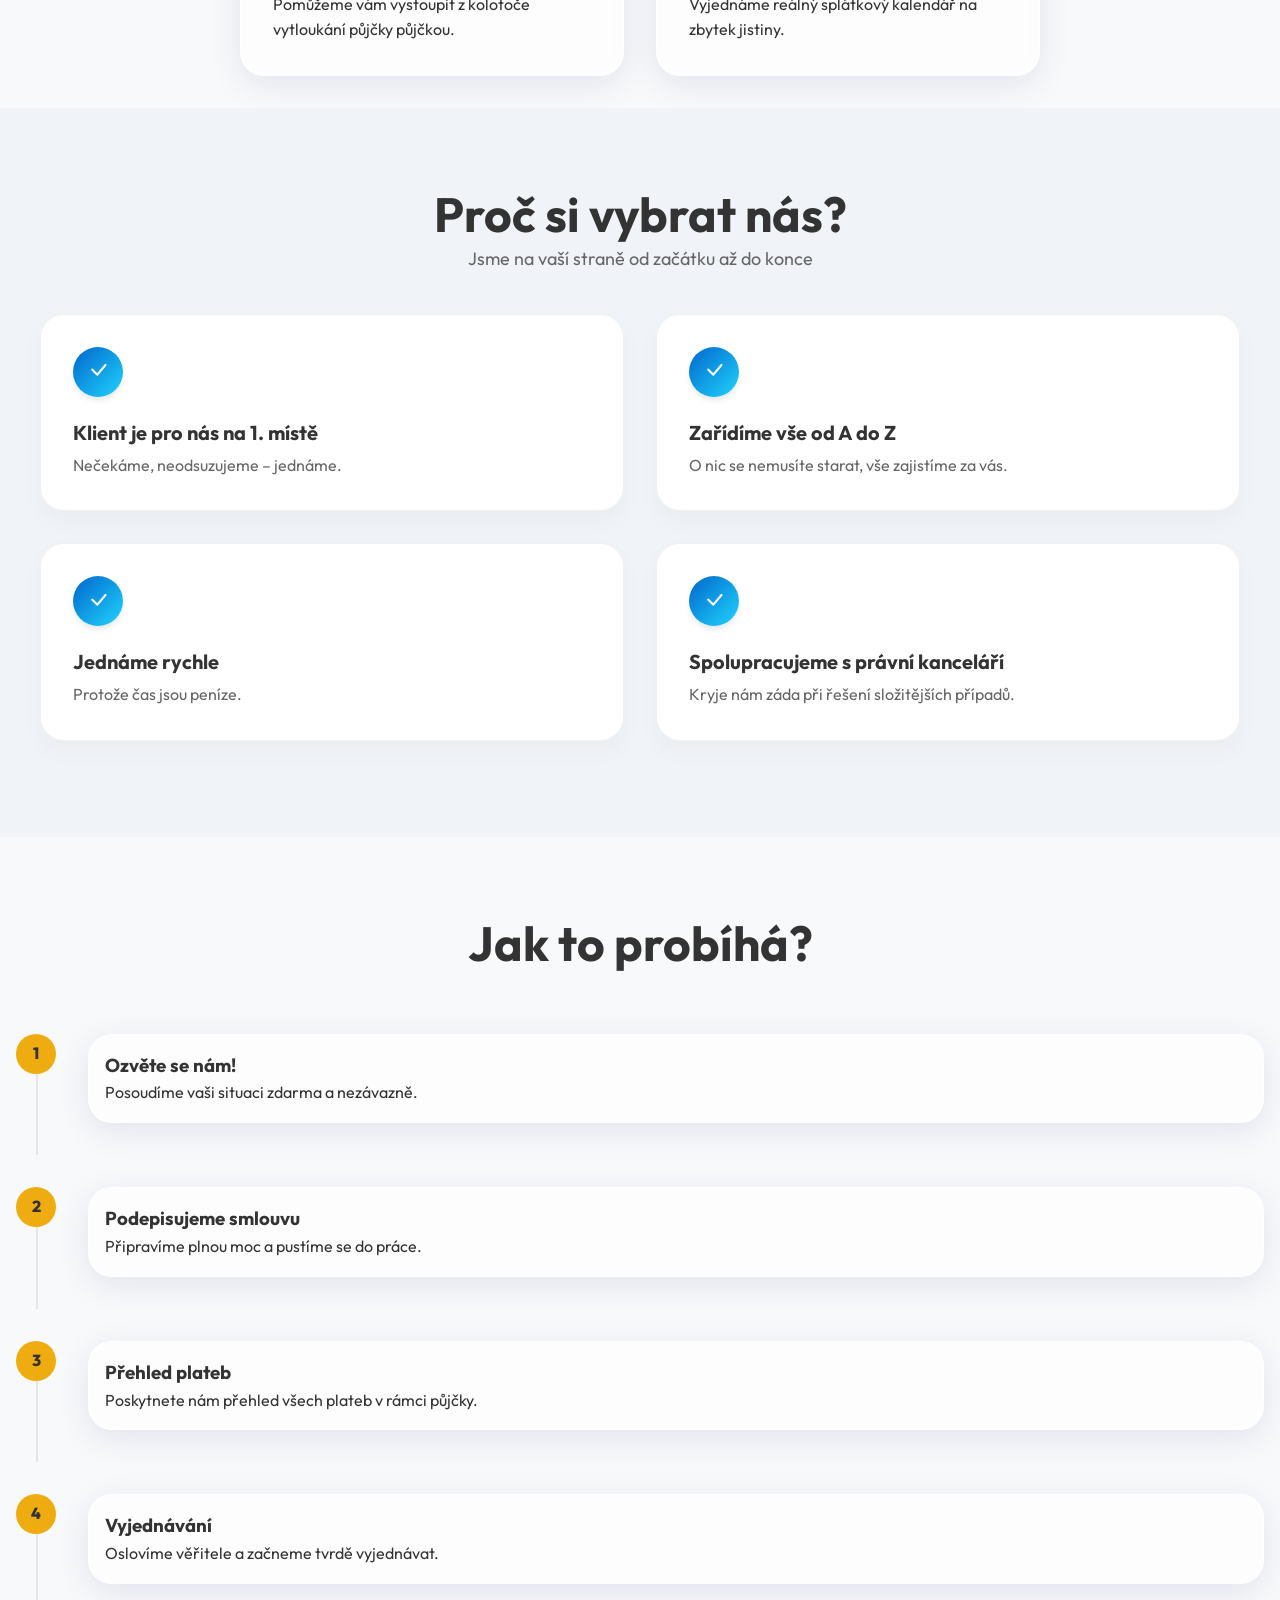
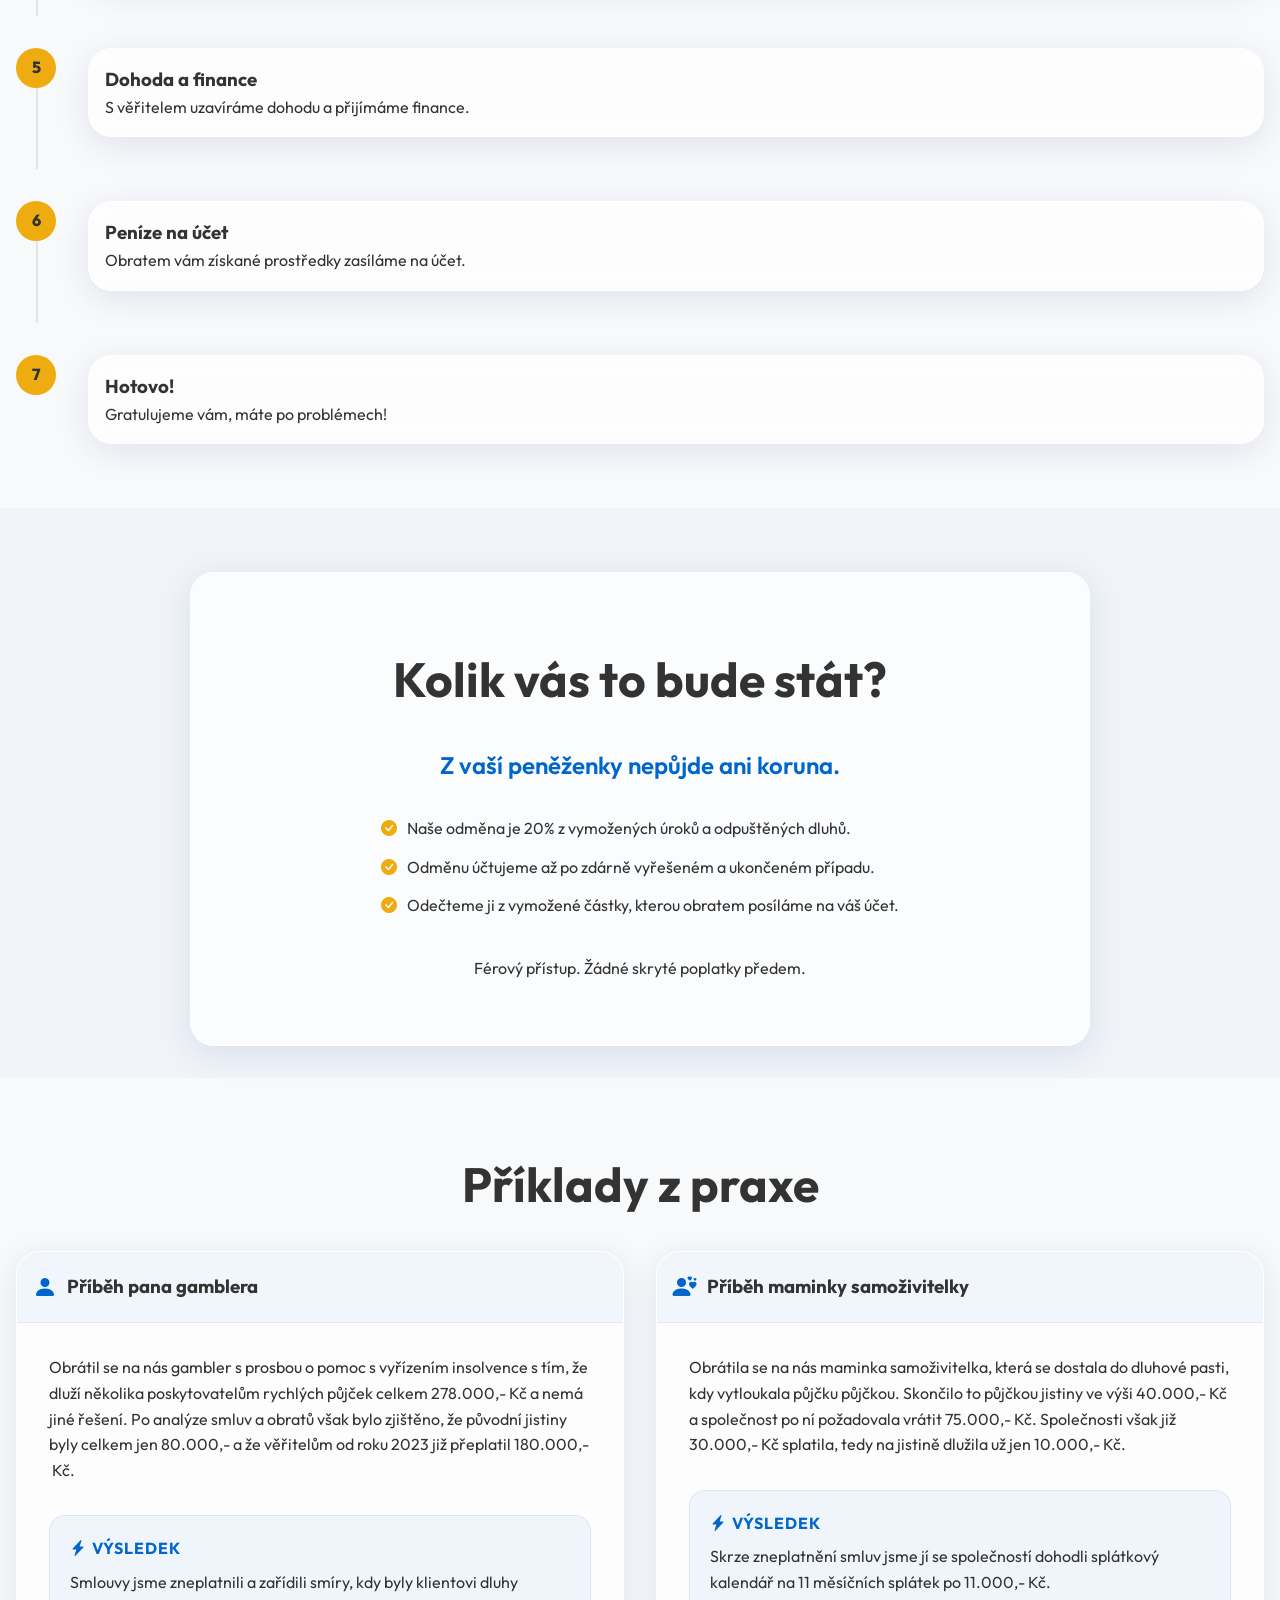
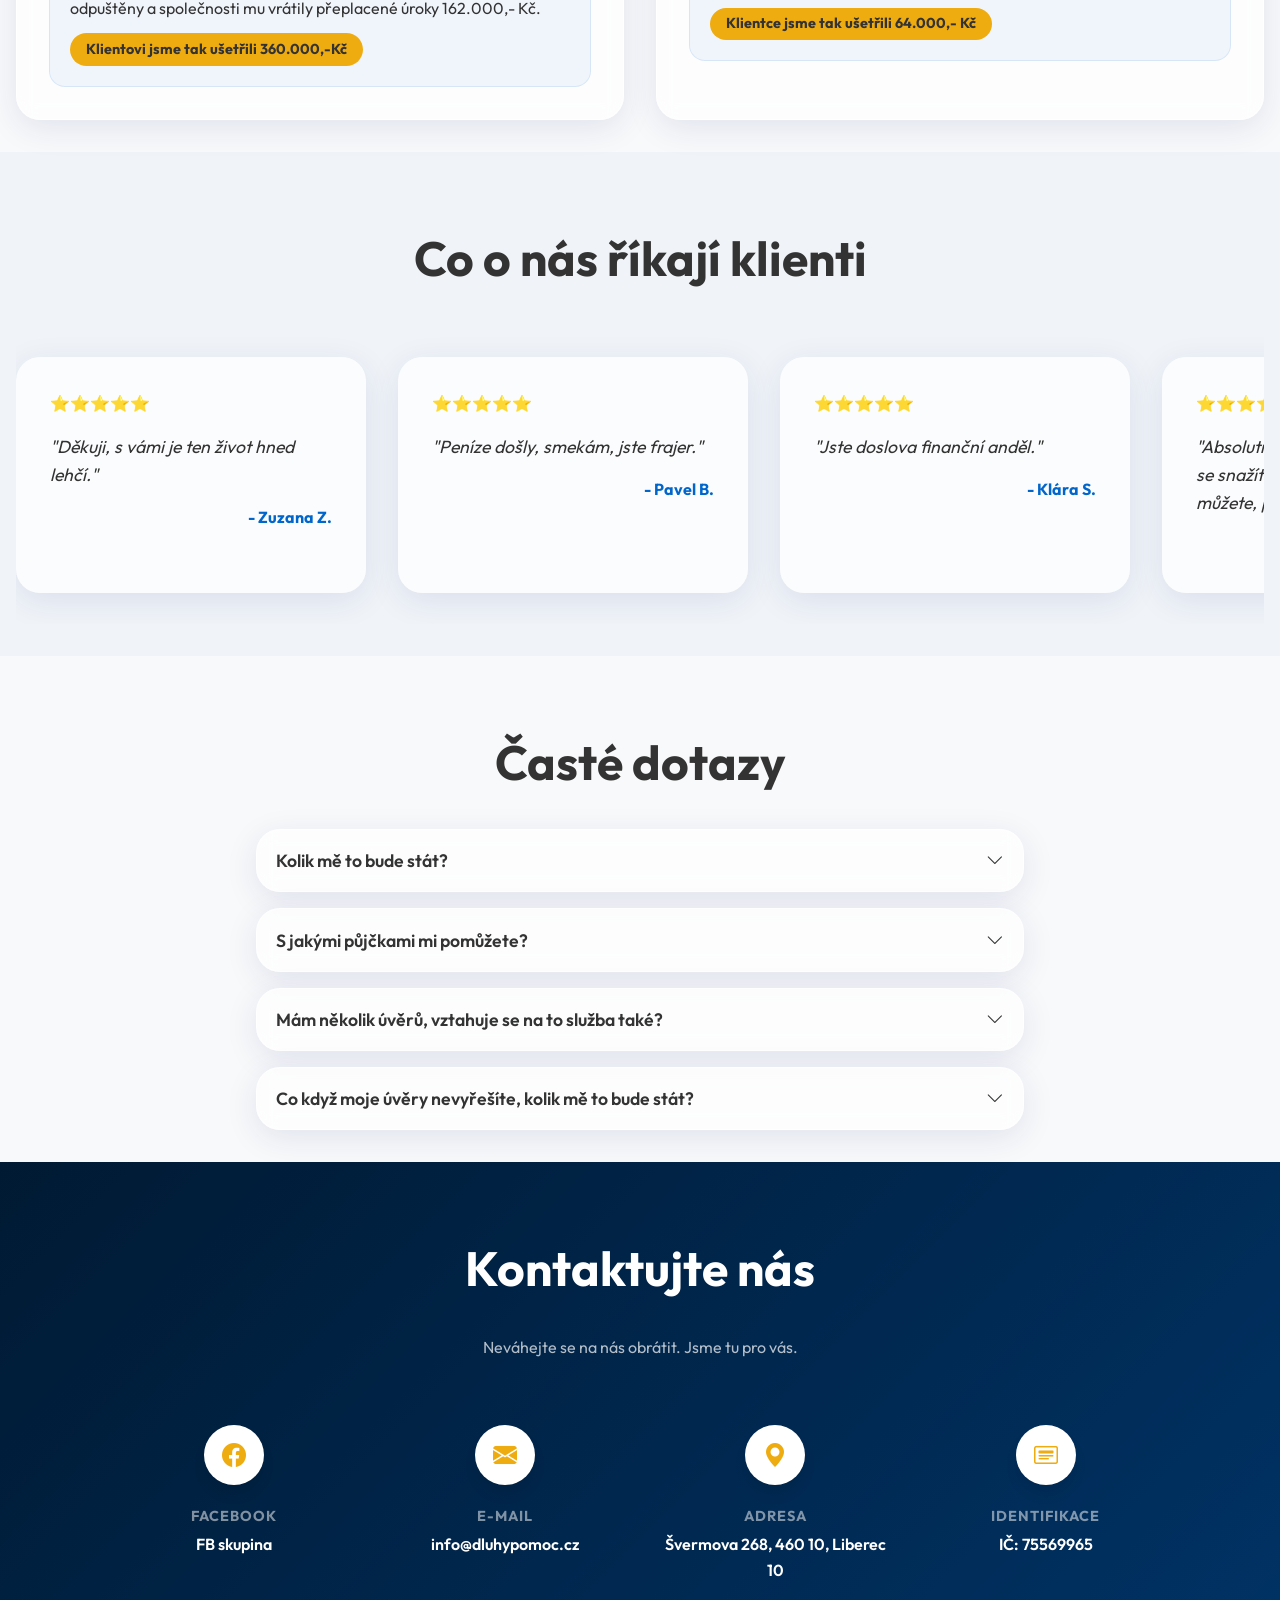
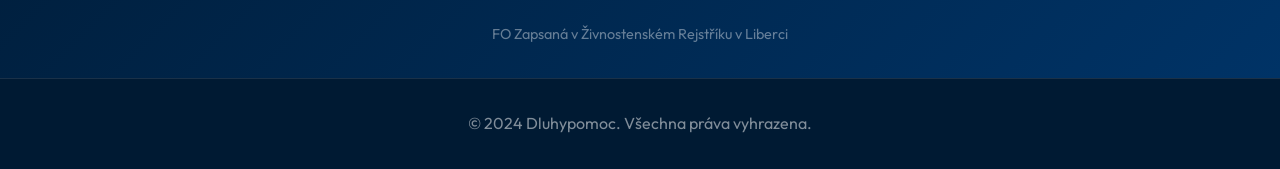
==== commit 1e54accb: "Pridani FB skupiny a uprava textu v hero sekci" ====
--- a/index.html
+++ b/index.html
@@ -24,7 +24,7 @@
 
     <!-- Icons & Assets -->
     <link rel="stylesheet" href="https://cdn.jsdelivr.net/npm/bootstrap-icons@1.11.1/font/bootstrap-icons.css">
-    <link rel="stylesheet" href="style.css?v=2">
+    <link rel="stylesheet" href="style.css?v=3">
 
     <!-- Favicon & Mobile Icons -->
     <link rel="icon" type="image/png" href="Obrazky/Favicon.png">
@@ -47,6 +47,7 @@
                     <li><a href="#priklady" class="nav__link">Příklady z praxe</a></li>
                     <li><a href="#recenze" class="nav__link">Recenze</a></li>
                     <li><a href="#faq" class="nav__link">FAQ</a></li>
+                    <li><a href="https://www.facebook.com/groups/646985588502008/" class="nav__link nav__link--fb" target="_blank" rel="noopener noreferrer" aria-label="Facebook skupina" title="Facebook skupina"><i class="bi bi-facebook"></i></a></li>
                     <li><a href="#kontakt" class="nav__cta">Kontakt</a></li>
                 </ul>
             </nav>
@@ -67,6 +68,7 @@
             <a href="#priklady" class="mobile-menu__link">Příklady z praxe</a>
             <a href="#recenze" class="mobile-menu__link">Recenze</a>
             <a href="#faq" class="mobile-menu__link">FAQ</a>
+            <a href="https://www.facebook.com/groups/646985588502008/" class="mobile-menu__link mobile-menu__link--fb" target="_blank" rel="noopener noreferrer" aria-label="Facebook skupina" title="Facebook skupina"><i class="bi bi-facebook"></i></a>
             <a href="#kontakt" class="mobile-menu__link">Kontakt</a>
         </nav>
     </div>
@@ -82,7 +84,7 @@
                     <p class="hero__text">
                         Pomůžeme vám, zbavíme vás dluhů a vymůžeme přeplacené úroky zpět.
                     </p>
-                    <p class="hero__stats-text">V roce 2026 jsme pomohli již <strong style="color: #efac11;">130 klientům</strong>. Vymohli jsme vratky celkem přes <strong style="color: #efac11;">12 milionů Kč</strong> a klientům ušetřili dalších <strong style="color: #efac11;">8 milionů Kč</strong> na odpuštěných splátkách.</p>
+                    <p class="hero__stats-text">V roce 2026 jsme pomohli již <strong>130 klientům</strong> – vymohli jsme zpět <strong>12 milionů Kč</strong> a ušetřili dalších <strong>8 milionů Kč</strong> na splátkách.</p>
                     <a href="#kontakt" class="btn btn--primary btn--large">TO POTŘEBUJI <i
                             class="bi bi-arrow-right"></i></a>
                 </div>
@@ -397,6 +399,13 @@
 
                     <div class="contact-grid">
                         <div class="contact-item">
+                            <i class="bi bi-facebook"></i>
+                            <div class="contact-item-text">
+                                <strong>Facebook</strong>
+                                <a href="https://www.facebook.com/groups/646985588502008/" target="_blank" rel="noopener noreferrer">FB skupina</a>
+                            </div>
+                        </div>
+                        <div class="contact-item">
                             <i class="bi bi-envelope-fill"></i>
                             <div class="contact-item-text">
                                 <strong>E-mail</strong>
--- a/style.css
+++ b/style.css
@@ -255,6 +255,19 @@
     color: var(--color-white);
 }
 
+.nav__link--fb {
+    font-size: 1.25rem;
+    display: inline-flex;
+    align-items: center;
+    justify-content: center;
+    line-height: 1;
+    transition: transform 0.2s ease, color 0.3s ease;
+}
+
+.nav__link--fb:hover {
+    transform: scale(1.15);
+}
+
 .nav__cta {
     background: var(--color-primary);
     color: white;
@@ -321,6 +334,11 @@
     font-size: 1.5rem;
 }
 
+.mobile-menu__link--fb {
+    font-size: 2rem;
+    color: #1877f2;
+}
+
 /* Hero Section */
 .hero {
     position: relative;
@@ -406,8 +424,8 @@
     margin-bottom: var(--spacing-md);
     font-size: 1.05rem;
     color: rgba(255, 255, 255, 0.85);
-    max-width: 720px;
-    line-height: 1.7;
+    max-width: 680px;
+    line-height: 1.6;
     border-left: 3px solid var(--color-secondary);
     padding: 0.75rem 1.25rem;
     background: rgba(255, 255, 255, 0.04);
@@ -885,7 +903,7 @@
 }
 
 .contact-info {
-    max-width: 900px;
+    max-width: 1050px;
     margin: 0 auto;
 }
 
@@ -896,9 +914,15 @@
     margin-top: var(--spacing-lg);
 }
 
-@media (min-width: 768px) {
+@media (min-width: 576px) {
     .contact-grid {
-        grid-template-columns: repeat(3, 1fr);
+        grid-template-columns: repeat(2, 1fr);
+    }
+}
+
+@media (min-width: 992px) {
+    .contact-grid {
+        grid-template-columns: repeat(4, 1fr);
     }
 }
 
@@ -952,6 +976,10 @@
     font-weight: 600;
 }
 
+.contact-item a:hover {
+    color: #efac11;
+}
+
 .contact-info .legal-note {
     font-size: 0.9rem;
     color: rgba(255, 255, 255, 0.4);
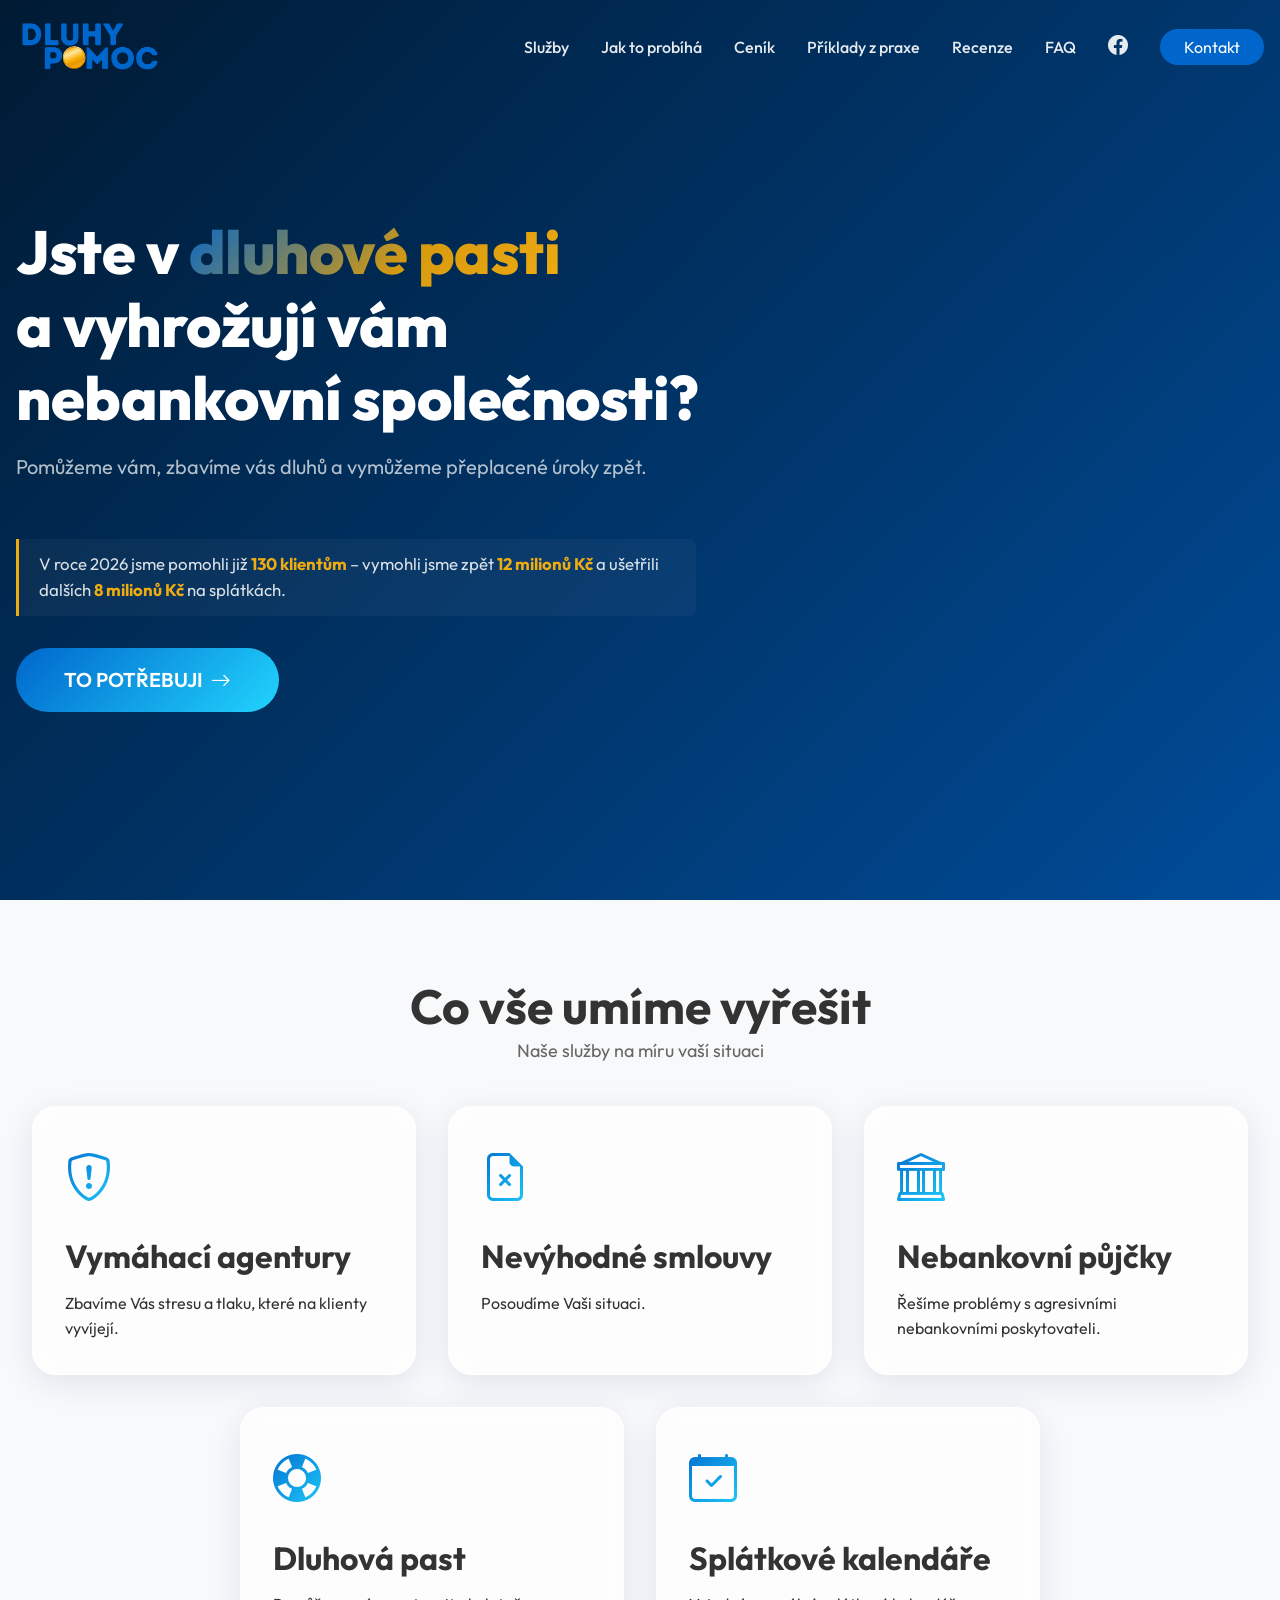
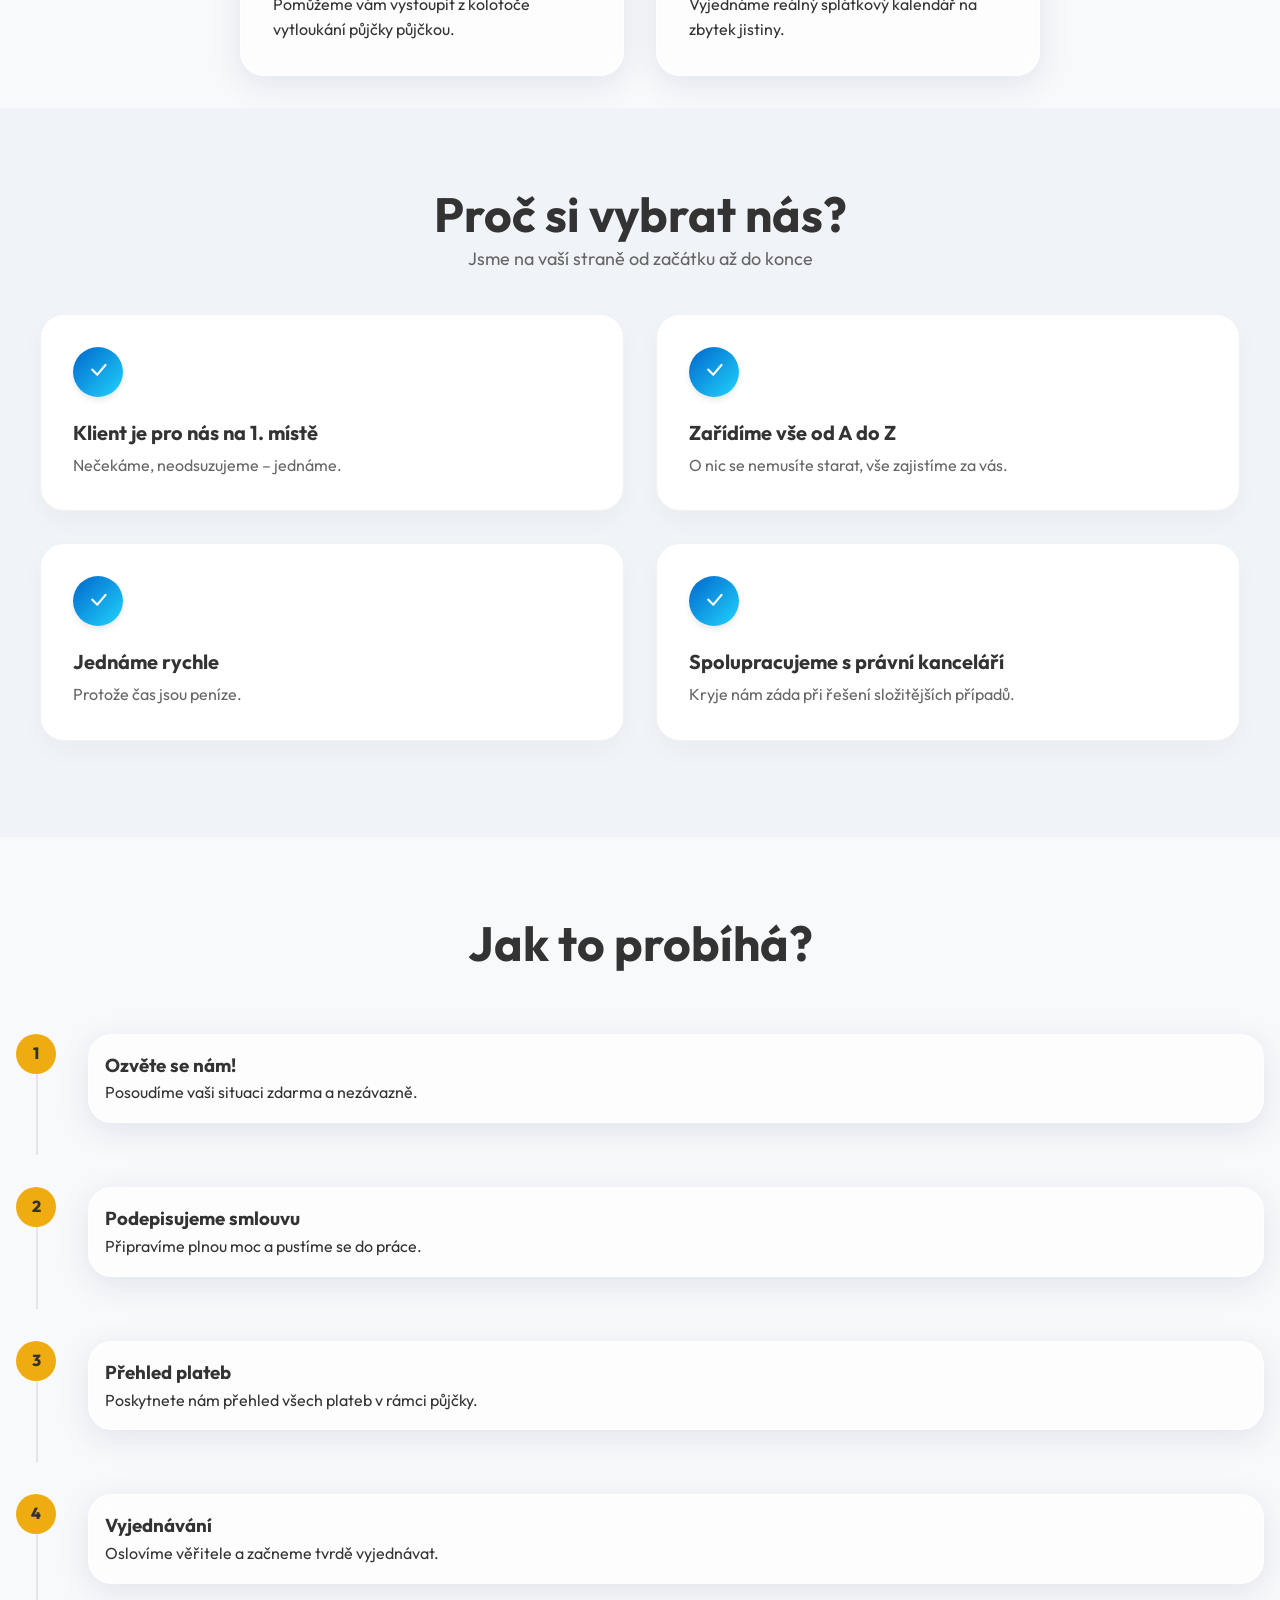
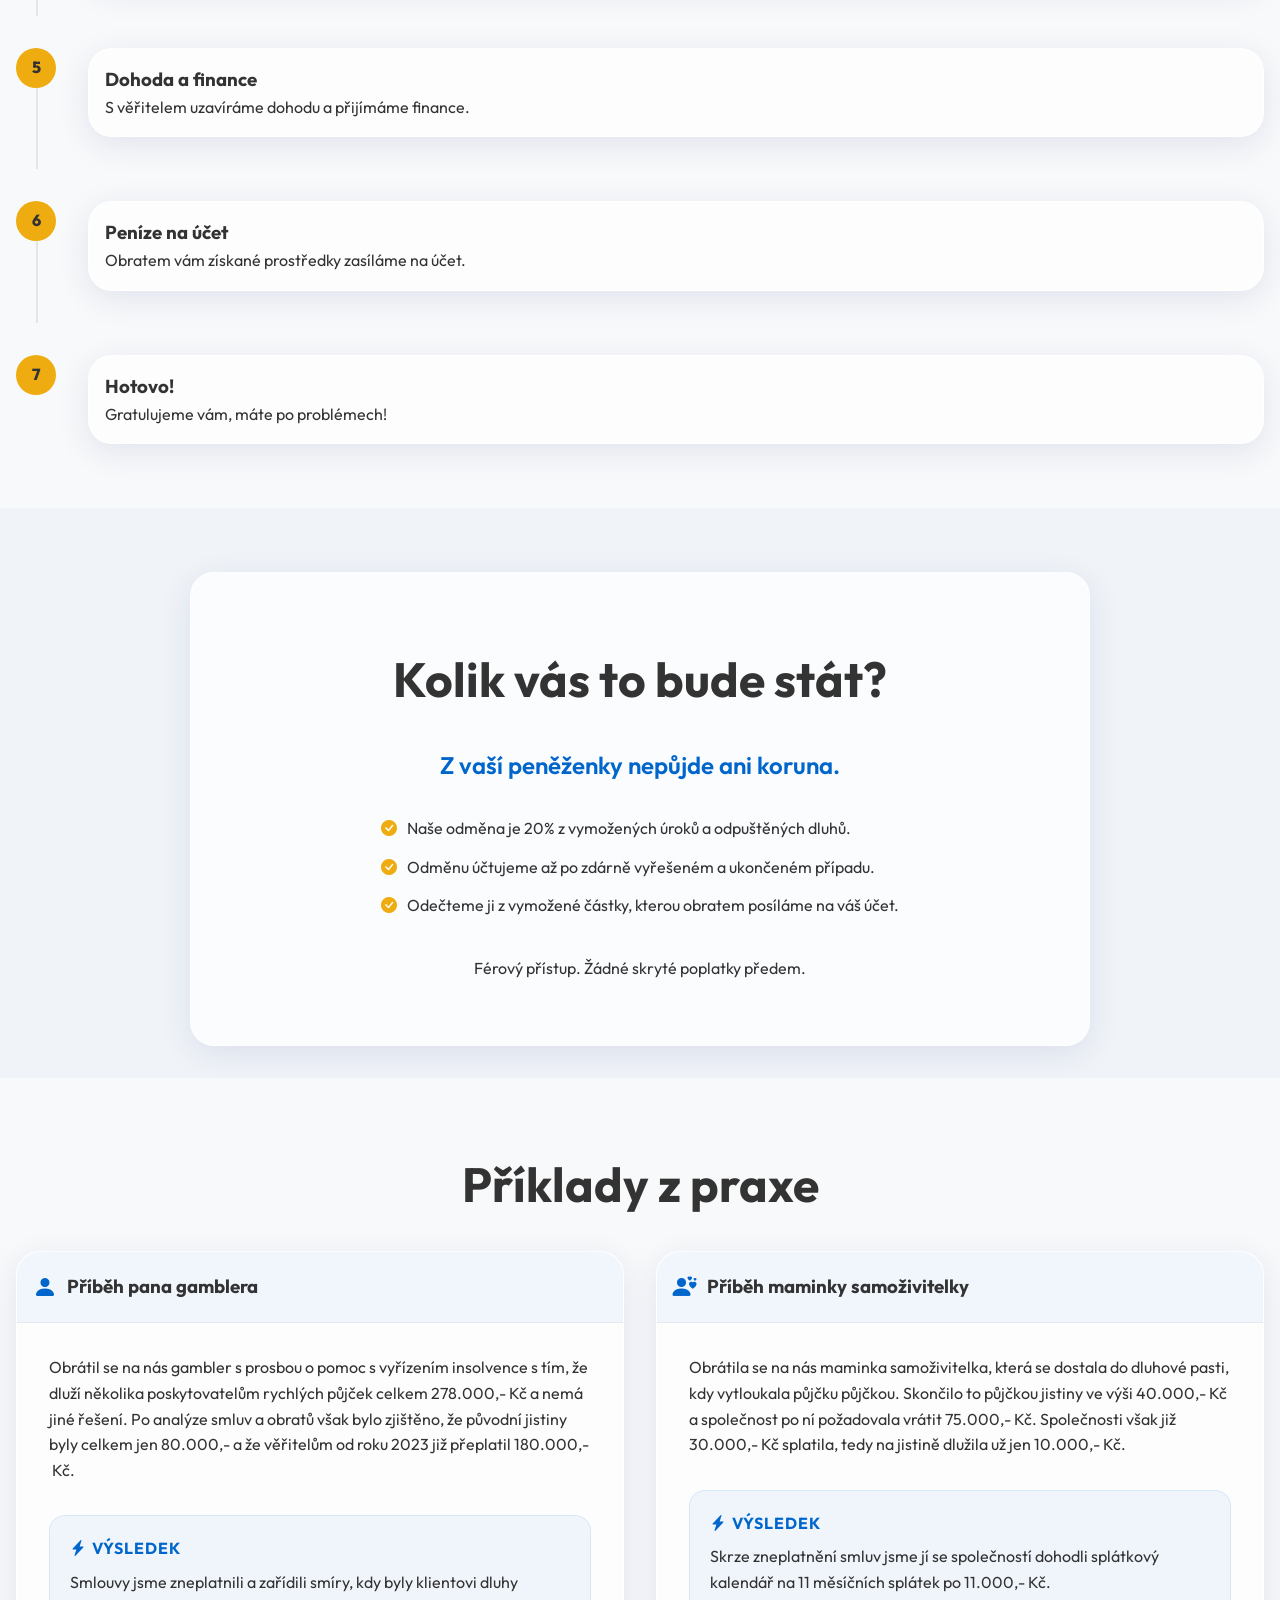
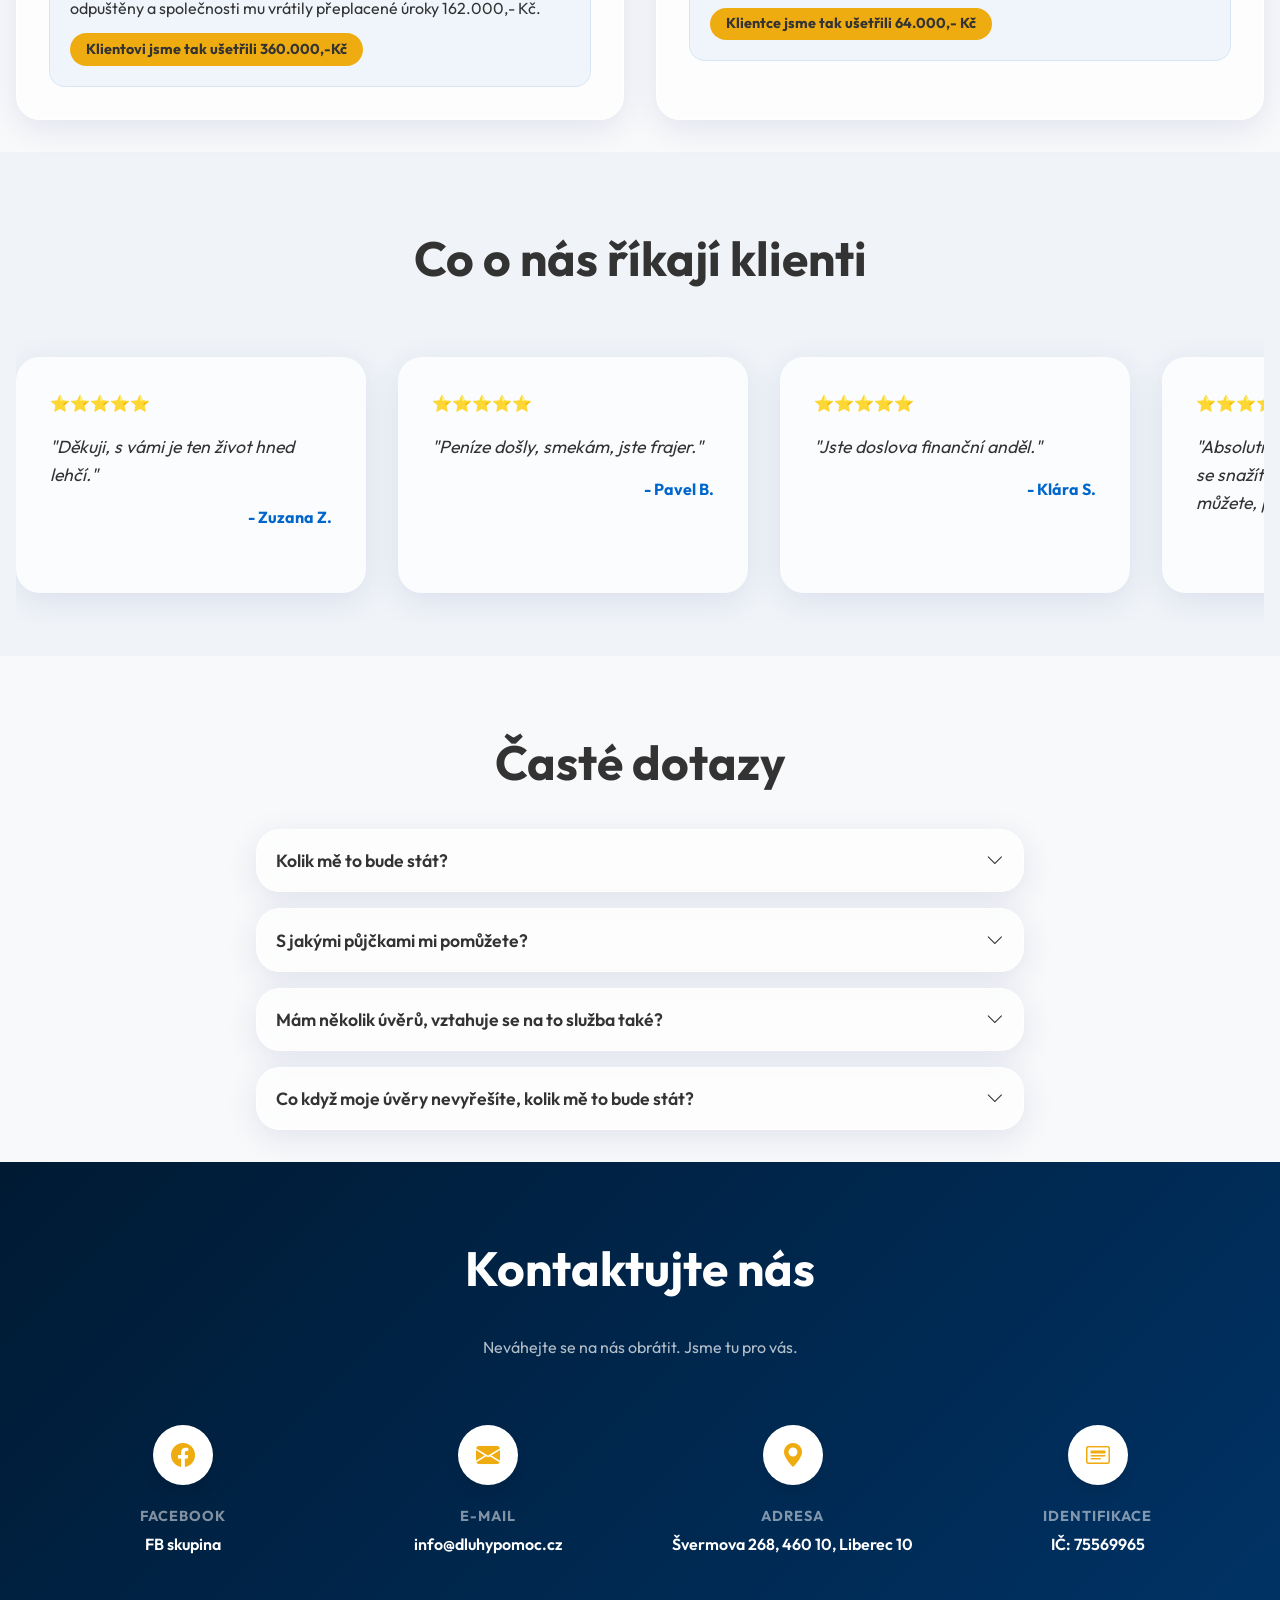
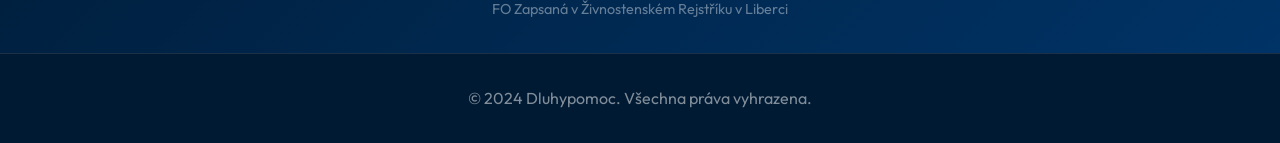
==== commit dfad119a: "Zajisteni zobrazeni adresy na jednom radku" ====
--- a/index.html
+++ b/index.html
@@ -15,7 +15,7 @@
     <meta property="og:title" content="Dluhypomoc.cz - Pomůžeme vám z dluhové pasti">
     <meta property="og:description"
         content="Zbavíme vás dluhů u nebankovních společností a vymůžeme přeplacené úroky zpět. Diskrétní a ověřené řešení.">
-    <meta property="og:image" content="https://dluhypomoc.cz/Obrazky/og-preview.png">
+    <meta property="og:image" content="https://dluhypomoc.cz/og-preview.png">
 
     <!-- Fonts -->
     <link rel="preconnect" href="https://fonts.googleapis.com">
@@ -27,8 +27,8 @@
     <link rel="stylesheet" href="style.css?v=3">
 
     <!-- Favicon & Mobile Icons -->
-    <link rel="icon" type="image/png" href="Obrazky/Favicon.png">
-    <link rel="apple-touch-icon" href="Obrazky/Favicon.png">
+    <link rel="icon" type="image/png" href="Favicon.png">
+    <link rel="apple-touch-icon" href="Favicon.png">
 </head>
 
 <body>
@@ -37,7 +37,7 @@
     <header class="header">
         <div class="container header__container">
             <a href="#" class="logo">
-                <img src="Obrazky/Logo_new.png" alt="Dluhypomoc Logo" width="150" height="auto">
+                <img src="Logo_new.png" alt="Dluhypomoc Logo" width="150" height="auto">
             </a>
             <nav class="nav">
                 <ul class="nav__list">
@@ -47,7 +47,7 @@
                     <li><a href="#priklady" class="nav__link">Příklady z praxe</a></li>
                     <li><a href="#recenze" class="nav__link">Recenze</a></li>
                     <li><a href="#faq" class="nav__link">FAQ</a></li>
-                    <li><a href="https://www.facebook.com/groups/646985588502008/" class="nav__link nav__link--fb" target="_blank" rel="noopener noreferrer" aria-label="Facebook skupina" title="Facebook skupina"><i class="bi bi-facebook"></i></a></li>
+                    <li><a href="https://www.facebook.com/groups/646985588502008" class="nav__link nav__link--fb" target="_blank" rel="noopener noreferrer" aria-label="Facebook skupina" title="Facebook skupina"><i class="bi bi-facebook"></i></a></li>
                     <li><a href="#kontakt" class="nav__cta">Kontakt</a></li>
                 </ul>
             </nav>
@@ -68,7 +68,7 @@
             <a href="#priklady" class="mobile-menu__link">Příklady z praxe</a>
             <a href="#recenze" class="mobile-menu__link">Recenze</a>
             <a href="#faq" class="mobile-menu__link">FAQ</a>
-            <a href="https://www.facebook.com/groups/646985588502008/" class="mobile-menu__link mobile-menu__link--fb" target="_blank" rel="noopener noreferrer" aria-label="Facebook skupina" title="Facebook skupina"><i class="bi bi-facebook"></i></a>
+            <a href="https://www.facebook.com/groups/646985588502008" class="mobile-menu__link mobile-menu__link--fb" target="_blank" rel="noopener noreferrer" aria-label="Facebook skupina" title="Facebook skupina"><i class="bi bi-facebook"></i></a>
             <a href="#kontakt" class="mobile-menu__link">Kontakt</a>
         </nav>
     </div>
@@ -402,7 +402,7 @@
                             <i class="bi bi-facebook"></i>
                             <div class="contact-item-text">
                                 <strong>Facebook</strong>
-                                <a href="https://www.facebook.com/groups/646985588502008/" target="_blank" rel="noopener noreferrer">FB skupina</a>
+                                <a href="https://www.facebook.com/groups/646985588502008" target="_blank" rel="noopener noreferrer">FB skupina</a>
                             </div>
                         </div>
                         <div class="contact-item">
@@ -416,7 +416,7 @@
                             <i class="bi bi-geo-alt-fill"></i>
                             <div class="contact-item-text">
                                 <strong>Adresa</strong>
-                                <span>Švermova 268, 460 10, Liberec 10</span>
+                                <span class="contact-address">Švermova 268, 460&nbsp;10,&nbsp;Liberec&nbsp;10</span>
                             </div>
                         </div>
                         <div class="contact-item">
--- a/style.css
+++ b/style.css
@@ -903,7 +903,7 @@
 }
 
 .contact-info {
-    max-width: 1050px;
+    max-width: 1200px;
     margin: 0 auto;
 }
 
@@ -923,6 +923,7 @@
 @media (min-width: 992px) {
     .contact-grid {
         grid-template-columns: repeat(4, 1fr);
+        gap: 1.25rem;
     }
 }
 
@@ -976,6 +977,10 @@
     font-weight: 600;
 }
 
+.contact-address {
+    white-space: nowrap;
+}
+
 .contact-item a:hover {
     color: #efac11;
 }
